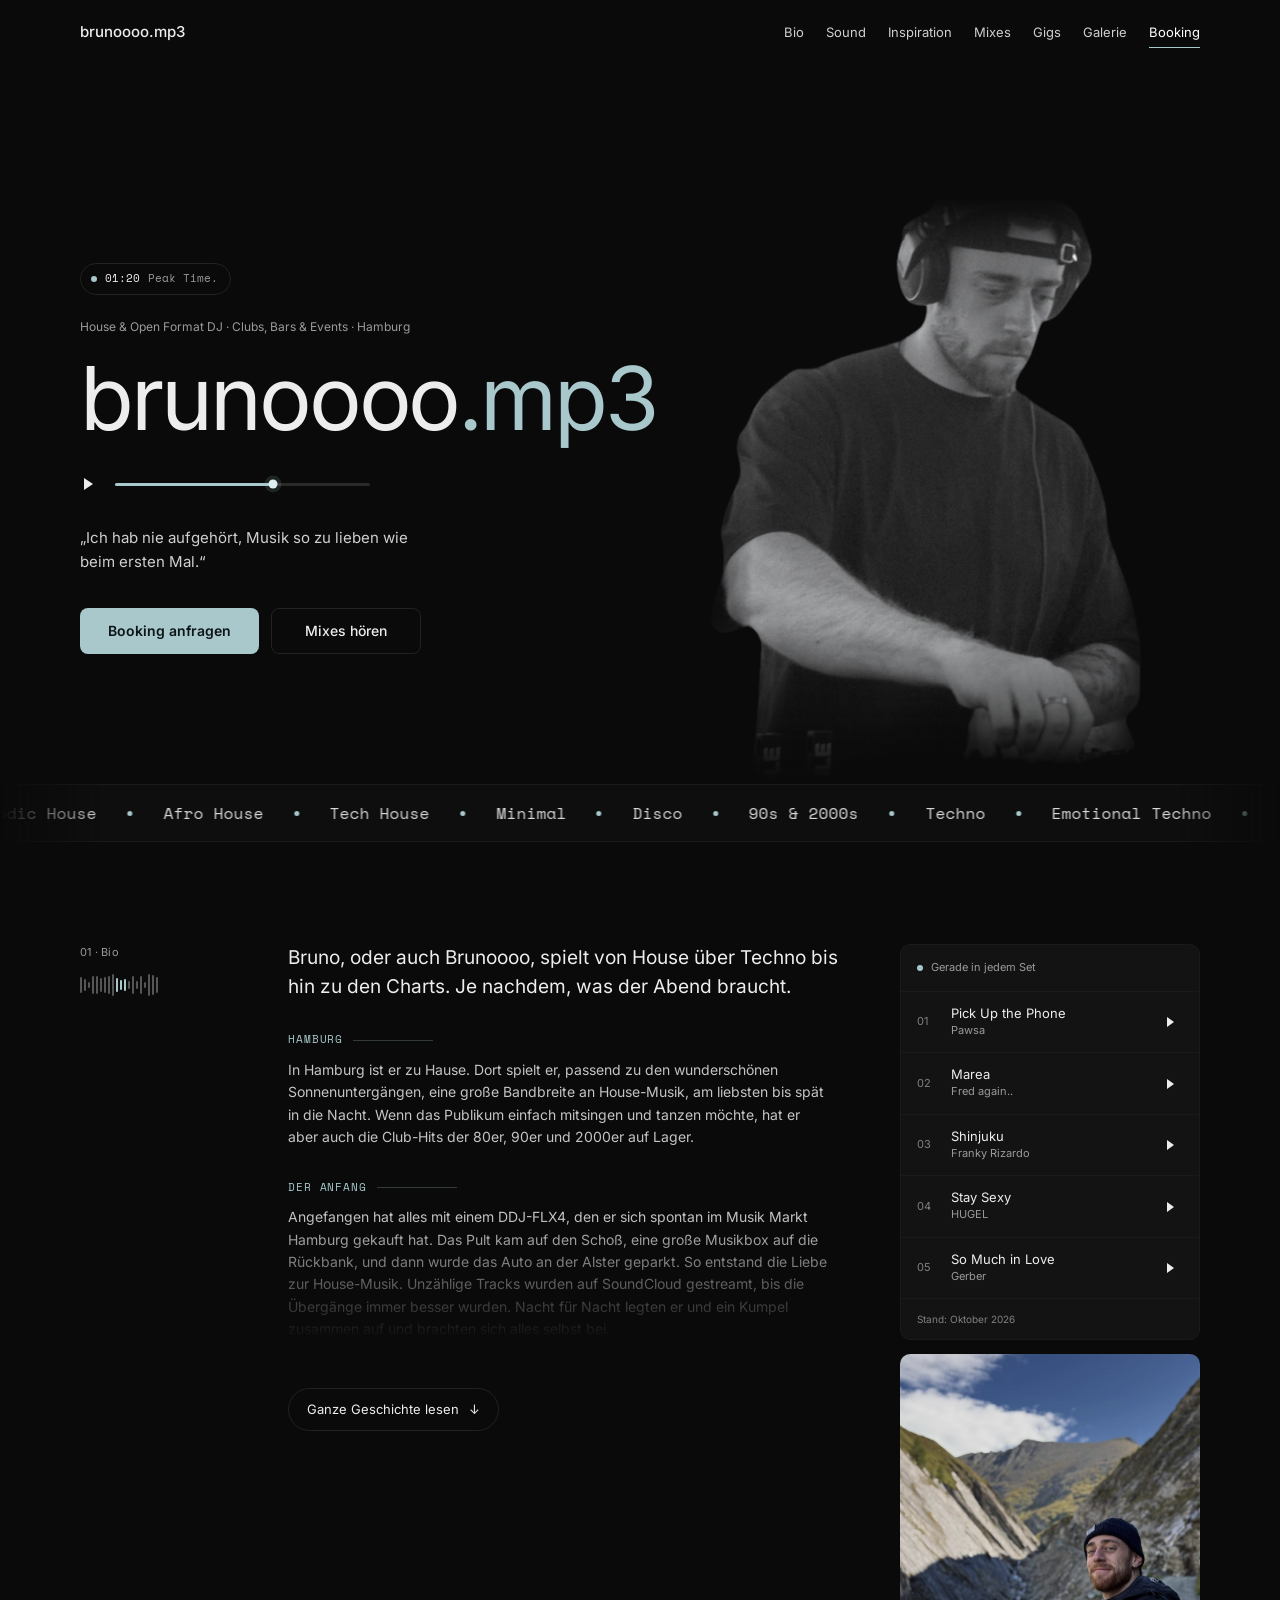
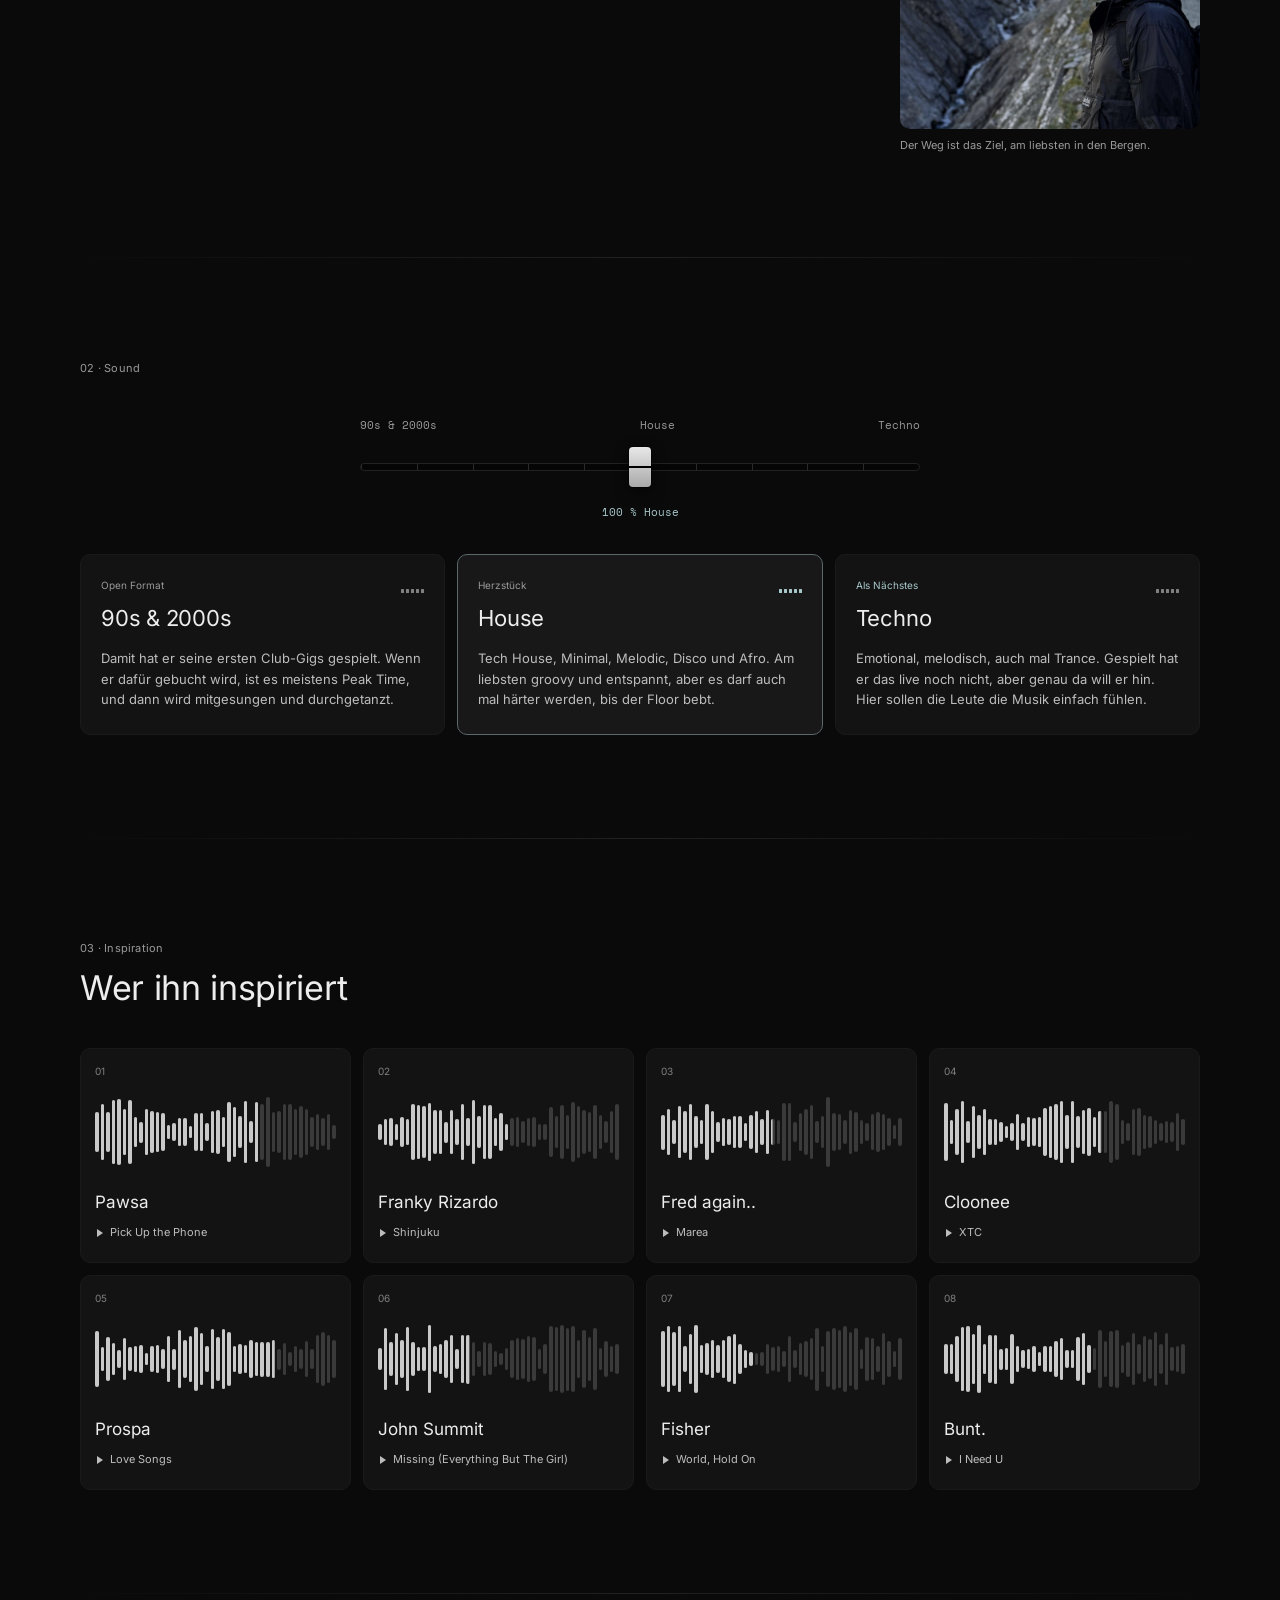
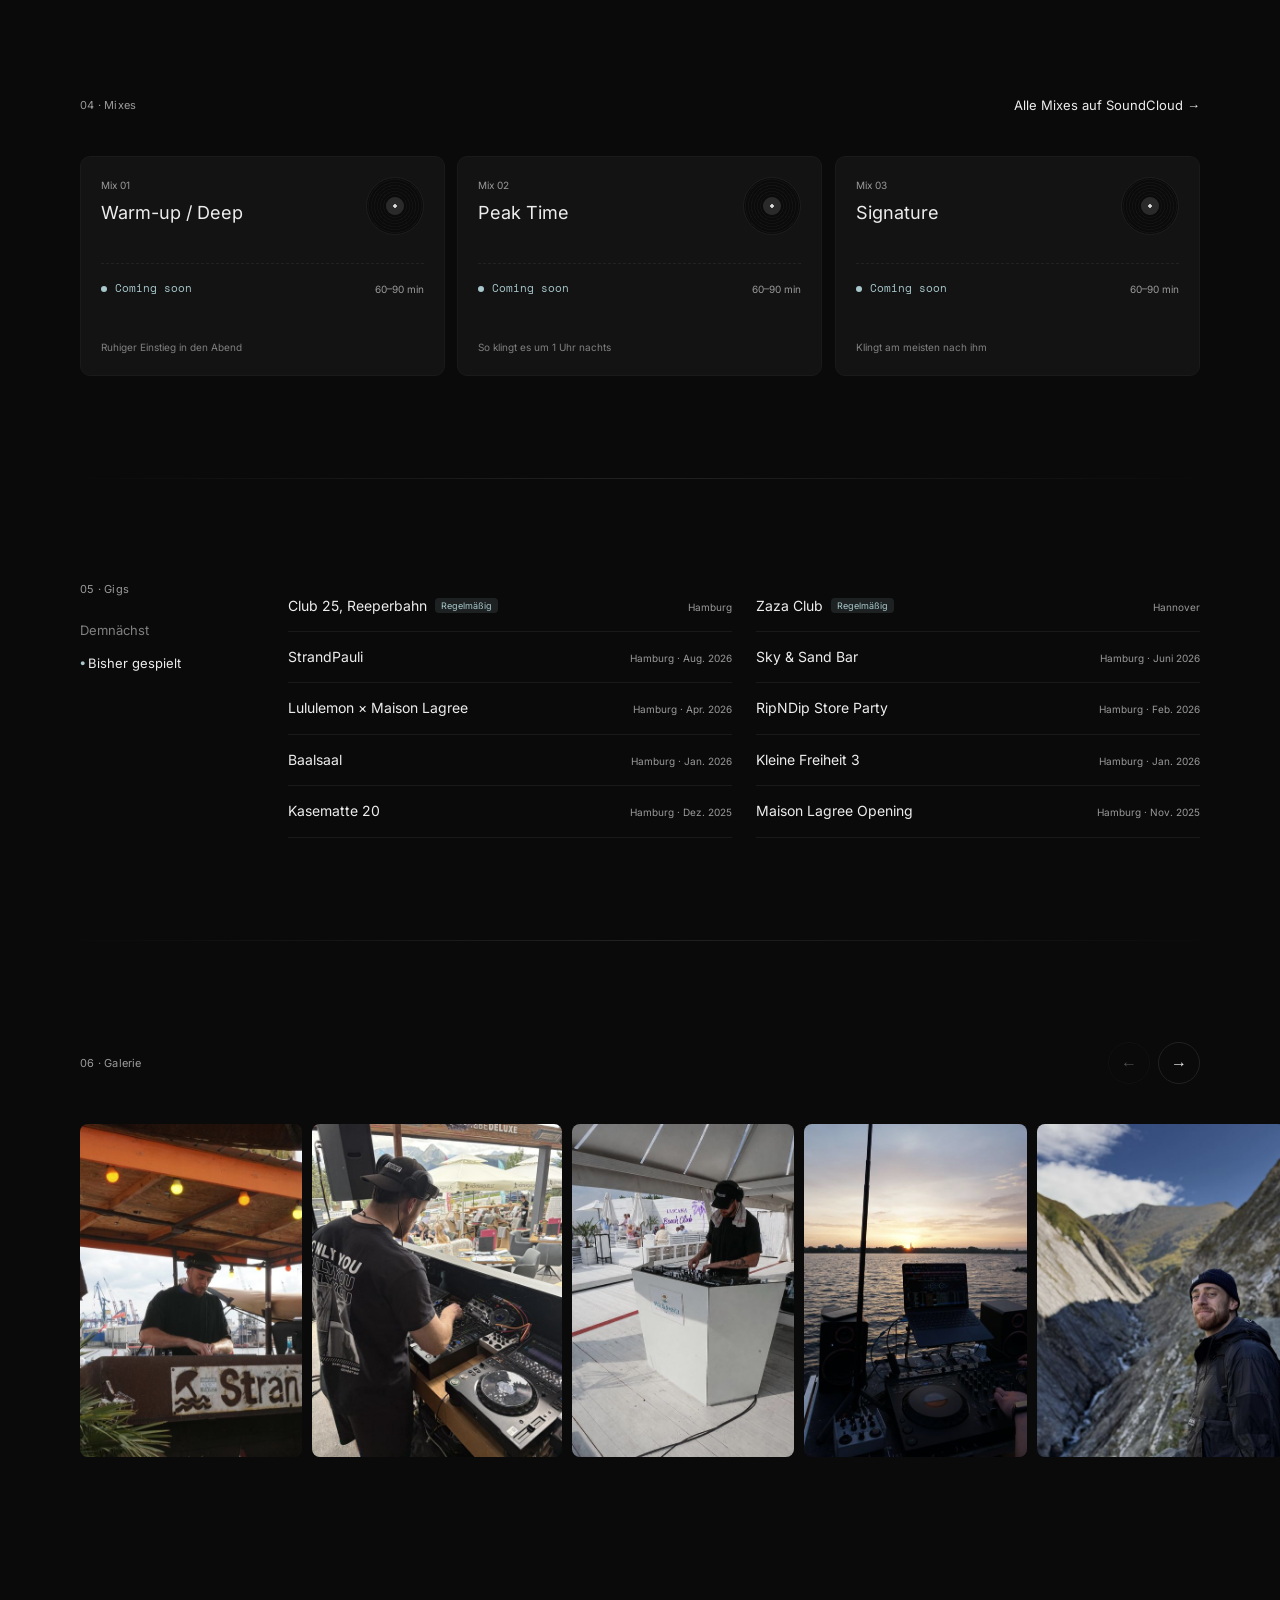
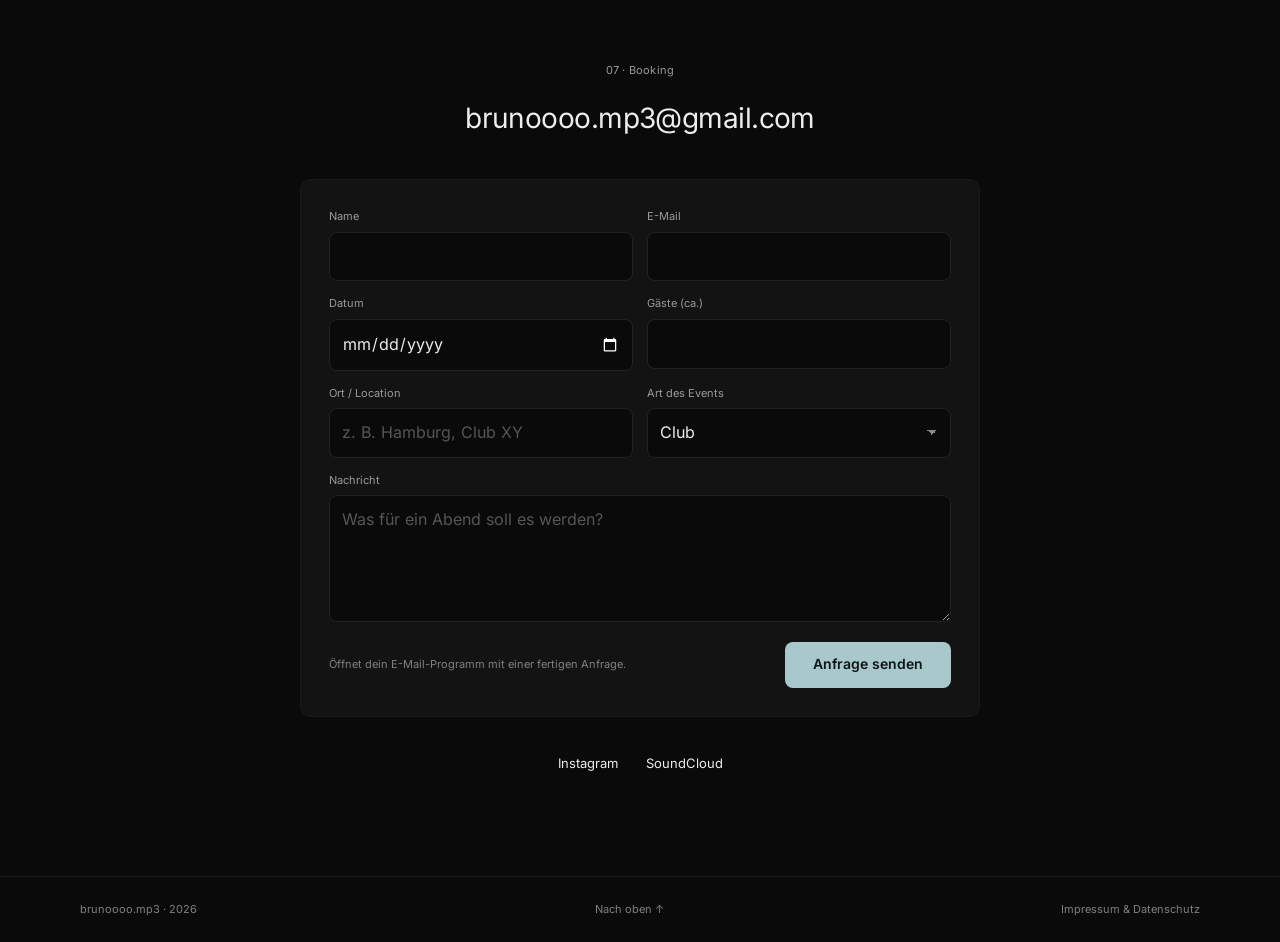
==== index.html @ bad582b1 "Booking: Text und Kopieren-Button entfernt, E-Mail kleiner [skip netlify] Co-Authored-By: Claude Opu" ====
<!doctype html>
<html lang="de">
<head>
  <meta charset="utf-8">
  <meta name="viewport" content="width=device-width, initial-scale=1, viewport-fit=cover">
  <title>brunoooo.mp3 – Open Format DJ aus Hamburg</title>
  <meta name="description" content="brunoooo.mp3 – House &amp; Open Format DJ aus Hamburg für Clubs, Bars, Beachclubs und Events. House mit Groove, dazu Club-Hits der 80er, 90er und 2000er. Jetzt Booking anfragen.">
  <meta name="theme-color" content="#0a0a0a">
  <!-- Link-Vorschau (WhatsApp, Instagram, iMessage …). Nach dem Online-Gang og:image und og:url auf die volle Adresse setzen, z. B. https://brunoooo.de/assets/img/og-image.jpg -->
  <meta property="og:type" content="website">
  <meta property="og:locale" content="de_DE">
  <meta property="og:site_name" content="brunoooo.mp3">
  <meta property="og:title" content="brunoooo.mp3 – House &amp; Open Format DJ aus Hamburg">
  <meta property="og:description" content="House mit Groove und Druck, dazu die Club-Hits der 90er und 2000er. Jetzt Booking anfragen.">
  <meta property="og:image" content="assets/img/og-image.jpg">
  <meta property="og:image:width" content="1200">
  <meta property="og:image:height" content="630">
  <meta property="og:image:alt" content="brunoooo.mp3 am DJ-Pult">
  <meta name="twitter:card" content="summary_large_image">
  <link rel="apple-touch-icon" href="assets/img/apple-touch-icon.png">
  <link rel="icon" href="data:image/svg+xml,%3Csvg xmlns='http://www.w3.org/2000/svg' viewBox='0 0 32 32'%3E%3Crect width='32' height='32' rx='8' fill='%230a0a0a'/%3E%3Cg fill='%23a8c8cc'%3E%3Crect x='7' y='12' width='3' height='8' rx='1.5'/%3E%3Crect x='12' y='7' width='3' height='18' rx='1.5'/%3E%3Crect x='17' y='10' width='3' height='12' rx='1.5'/%3E%3Crect x='22' y='13' width='3' height='6' rx='1.5'/%3E%3C/g%3E%3C/svg%3E">
  <link rel="stylesheet" href="css/style.css">
</head>
<body>
  <a class="skip" href="#bio">Zum Inhalt springen</a>

  <!-- ============ NAVIGATION ============ -->
  <header class="nav" id="top">
    <div class="nav__inner">
      <a class="nav__logo" href="#top">brunoooo.mp3</a>
      <nav class="nav__links" aria-label="Hauptnavigation">
        <a href="#bio">Bio</a>
        <a href="#sound">Sound</a>
        <a href="#inspiration">Inspiration</a>
        <a href="#mixes">Mixes</a>
        <a href="#gigs">Gigs</a>
        <a href="#galerie">Galerie</a>
        <a href="#booking">Booking</a>
      </nav>
    </div>
  </header>

  <main>
    <!-- ============ HERO ============ -->
    <section class="hero">
      <div class="hero__inner wrap">
        <div class="hero__text">
          <p class="clock" data-clock></p>
          <p class="eyebrow">House &amp; Open Format DJ · Clubs, Bars &amp; Events · Hamburg</p>
          <h1 class="hero__title">brunoooo<span class="accent">.mp3</span></h1>

          <div class="mini-player" data-hero-player>
            <button class="play" type="button" aria-label="Abspielen"><span class="icon-play"></span></button>
            <div class="mini-player__bar"><span class="mini-player__fill"></span><span class="mini-player__knob"></span></div>
          </div>

          <p class="hero__quote">„Ich hab nie aufgehört, Musik so zu lieben wie beim ersten Mal.“</p>

          <div class="hero__cta">
            <a class="btn btn--primary" href="#booking">Booking anfragen</a>
            <a class="btn btn--ghost" href="#mixes">Mixes hören</a>
          </div>
        </div>

        <div class="hero__photo">
          <!-- Bild austauschen: assets/img/bruno-hero.jpg (am besten freigestellt, schwarzer Hintergrund) -->
          <img src="assets/img/bruno-hero.jpg" alt="Bruno am DJ-Pult mit Kopfhörern" width="760" height="970" fetchpriority="high">
        </div>
      </div>
    </section>

    <div class="stage">
    <!-- ============ GENRE-LAUFBAND ============ -->
    <div class="marquee" aria-label="Genres">
      <div class="marquee__skew"><div class="marquee__track">
        <ul class="marquee__list">
          <li>Melodic House</li><li>Afro House</li><li>Tech House</li><li>Minimal</li><li>Disco</li><li>90s &amp; 2000s</li><li>Techno</li><li>Emotional Techno</li><li>Trance</li>
        </ul>
      </div></div>
    </div>

    <!-- ============ 01 BIO ============ -->
    <section class="section" id="bio">
      <div class="wrap bio">
        <div class="bio__label reveal">
          <p class="label">01 · Bio</p>
          <h2 class="sr-only">Bio</h2>
          <div class="eq" aria-hidden="true"></div>
        </div>

        <div class="bio__text reveal">
          <p class="lead">Bruno, oder auch Brunoooo, spielt von House über Techno bis hin zu den Charts. Je nachdem, was der Abend braucht.</p>
          <div class="chapters chapters--intro">
            <section class="chapter">
              <h3 class="chapter__kicker">Hamburg</h3>
              <p>In Hamburg ist er zu Hause. Dort spielt er, passend zu den wunderschönen Sonnenuntergängen, eine große Bandbreite an House-Musik, am liebsten bis spät in die Nacht. Wenn das Publikum einfach mitsingen und tanzen möchte, hat er aber auch die Club-Hits der 80er, 90er und 2000er auf Lager.</p>
            </section>
            <section class="chapter">
              <h3 class="chapter__kicker">Der Anfang</h3>
              <p>Angefangen hat alles mit einem DDJ-FLX4, den er sich spontan im Musik Markt Hamburg gekauft hat. Das Pult kam auf den Schoß, eine große Musikbox auf die Rückbank, und dann wurde das Auto an der Alster geparkt. So entstand die Liebe zur House-Musik. Unzählige Tracks wurden auf SoundCloud gestreamt, bis die Übergänge immer besser wurden. Nacht für Nacht legten er und ein Kumpel zusammen auf und brachten sich alles selbst bei.</p>
            </section>
          </div>

          <!-- Rest der Geschichte: klappt über „Ganze Geschichte lesen“ auf -->
          <div class="bio__more" id="bio-more" data-bio-more>
            <div class="bio__more-inner chapters">
            <section class="chapter">
              <h3 class="chapter__kicker">Heute</h3>
              <p>Inzwischen ist er auf CDJs zu Hause und würde am liebsten nur noch auf ihnen auflegen. Gespielt hat er schon am StrandPauli, in der Kasematte 20, im Baalsaal und im Club 25. Auch im Zaza Club in Hannover legt er regelmäßig auf. Er steht gern in vollen Clubs, wenn alle mitsingen und tanzen.</p>
              <p>Genauso gern legt er in Bars und Beachclubs auf, auf Firmenevents oder privaten Feiern. Überall da, wo Leute zusammenkommen und ein guter Vibe entsteht. Ob Daydrinking am StrandPauli oder Nachmittag im Sky &amp; Sand Beachclub: Gerade dort passt sein entspannter House perfekt.</p>
              <p>Von den originalen Club-Hits bis zu Oldschool-House-Tracks spielt er alles, was gut ankommt. Im Vordergrund stehen immer der Spaß und ein gelungener Abend, an den sich jeder gern zurückerinnert.</p>
            </section>
            <section class="chapter">
              <h3 class="chapter__kicker">Die Melodie</h3>
              <p>Das Wichtigste in der elektronischen Musik ist für ihn die Melodie, denn sie bleibt den Menschen in Erinnerung. Genau so war es, als er zum ersten Mal Avicii gehört hat. In diesem Moment entstand seine Liebe zur elektronischen Musik.</p>
              <p>Aber auch für andere Genres hat er ein Herz und kennt sich in vielen Musikrichtungen aus. Ob EDM, Club-Hits oder Rap: Er mag es gern oldschool, experimentiert aber ab und zu auch mit einer Mischung aus neuen und alten Hits. Denn wenn man dasselbe Lied zum tausendsten Mal hört, wird es irgendwann langweilig.</p>
            </section>
            <section class="chapter">
              <h3 class="chapter__kicker">Oldschool</h3>
              <p>Doch nicht nur seine Musik ist oldschool, auch sein Auto ist ein Oldtimer. Zum Camper ausgebaut, geht es damit zu Gigs oder in den Urlaub in die Berge. Schnell ist man mit einem alten Camper nicht unterwegs, aber sein Motto lautet:</p>
              <blockquote class="motto"><p>„Der Weg ist das Ziel. Wichtig ist, den Moment zu genießen.“</p></blockquote>
            </section>
            <section class="chapter">
              <h3 class="chapter__kicker">Als Nächstes</h3>
              <p>Was die Zukunft bringt, ist nicht immer planbar. Aber eines steht fest: Er will seine Liebe zum Techno weiter ausbauen und eigene Tracks produzieren …</p>
            </section>
            </div>
          </div>
          <button class="bio__toggle" type="button" data-bio-toggle aria-expanded="false" aria-controls="bio-more" hidden>
            <span data-bio-toggle-label>Ganze Geschichte lesen</span><span class="bio__toggle-icon" aria-hidden="true">↓</span>
          </button>
        </div>

        <div class="bio__side">
        <aside class="card nowplaying reveal" aria-label="Gerade in jedem Set">
          <p class="nowplaying__head"><span class="dot"></span>Gerade in jedem Set</p>
          <ol class="nowplaying__list" data-set-tracks></ol>
          <p class="nowplaying__foot" data-set-updated></p>
        </aside>
        <figure class="bio__photo reveal">
          <img src="assets/img/bio-berge.jpg" alt="Bruno lächelnd beim Wandern in den Bergen" loading="lazy" width="750" height="1000">
          <figcaption>Der Weg ist das Ziel, am liebsten in den Bergen.</figcaption>
        </figure>
        </div>
      </div>
    </section>

    <!-- ============ 02 SOUND ============ -->
    <section class="section" id="sound">
      <div class="wrap">
        <div class="section__head section__head--row reveal">
          <p class="label">02 · Sound</p>
          <h2 class="sr-only">Sound</h2>
        </div>

        <!-- Crossfader: verschiebt den Fokus zwischen den drei Karten -->
        <div class="fader reveal">
          <div class="fader__labels" aria-hidden="true"><span>90s &amp; 2000s</span><span>House</span><span>Techno</span></div>
          <input class="fader__input" id="fader" type="range" min="0" max="100" step="1" value="50" aria-label="Crossfader zwischen 90s &amp; 2000s, House und Techno" data-fader>
          <p class="fader__readout" data-fader-readout aria-live="polite"></p>
        </div>

        <div class="modes">
          <article class="card mode reveal" data-pos="0" data-name="90s &amp; 2000s" style="--spd:.42s">
            <div class="mode__eq" aria-hidden="true"><i></i><i></i><i></i><i></i><i></i></div>
            <p class="mode__tag">Open Format</p>
            <h3 class="mode__title">90s &amp; 2000s</h3>
            <p class="mode__text">Damit hat er seine ersten Club-Gigs gespielt. Wenn er dafür gebucht wird, ist es meistens Peak Time, und dann wird mitgesungen und durchgetanzt.</p>
          </article>
          <article class="card mode reveal" data-pos="50" data-name="House" style="--spd:.48s">
            <div class="mode__eq" aria-hidden="true"><i></i><i></i><i></i><i></i><i></i></div>
            <p class="mode__tag">Herzstück</p>
            <h3 class="mode__title">House</h3>
            <p class="mode__text">Tech House, Minimal, Melodic, Disco und Afro. Am liebsten groovy und entspannt, aber es darf auch mal härter werden, bis der Floor bebt.</p>
          </article>
          <article class="card mode reveal" data-pos="100" data-name="Techno" style="--spd:.44s">
            <div class="mode__eq" aria-hidden="true"><i></i><i></i><i></i><i></i><i></i></div>
            <p class="mode__tag mode__tag--next">Als Nächstes</p>
            <h3 class="mode__title">Techno</h3>
            <p class="mode__text">Emotional, melodisch, auch mal Trance. Gespielt hat er das live noch nicht, aber genau da will er hin. Hier sollen die Leute die Musik einfach fühlen.</p>
          </article>
        </div>
      </div>
    </section>

    <!-- ============ 03 INSPIRATION ============ -->
    <section class="section" id="inspiration">
      <div class="wrap">
        <div class="section__head reveal">
          <div>
            <p class="label">03 · Inspiration</p>
            <h2 class="h2">Wer ihn inspiriert</h2>
          </div>
        </div>

        <!-- Lieblingstracks eintragen: data-track="Titel" -->
        <div class="artists">
          <article class="card artist reveal" data-artist="Pawsa" data-track="Pick Up the Phone"></article>
          <article class="card artist reveal" data-artist="Franky Rizardo" data-track="Shinjuku"></article>
          <article class="card artist reveal" data-artist="Fred again.." data-track="Marea"></article>
          <article class="card artist reveal" data-artist="Cloonee" data-track="XTC"></article>
          <article class="card artist reveal" data-artist="Prospa" data-track="Love Songs"></article>
          <article class="card artist reveal" data-artist="John Summit" data-track="Missing (Everything But The Girl)"></article>
          <article class="card artist reveal" data-artist="Fisher" data-track="World, Hold On"></article>
          <article class="card artist reveal" data-artist="Bunt." data-track="I Need U"></article>
        </div>
      </div>
    </section>

    <!-- ============ 04 MIXES ============ -->
    <section class="section" id="mixes">
      <div class="wrap">
        <div class="section__head section__head--row reveal">
          <p class="label">04 · Mixes</p>
          <a class="link-arrow" data-link="soundcloud" href="#">Alle Mixes auf SoundCloud <span aria-hidden="true">→</span></a>
        </div>
        <div class="mixes" data-mixes></div>
      </div>
    </section>

    <!-- ============ 05 GIGS ============ -->
    <section class="section" id="gigs">
      <div class="wrap gigs">
        <div class="gigs__side reveal">
          <p class="label">05 · Gigs</p>
          <div class="tabs" role="tablist" aria-label="Gigs filtern">
            <button class="tab is-active" role="tab" aria-selected="true" data-tab="upcoming" aria-controls="gigs-panel">Demnächst</button>
            <button class="tab" role="tab" aria-selected="false" data-tab="past" aria-controls="gigs-panel">Bisher gespielt</button>
          </div>
        </div>
        <div class="gigs__list reveal" id="gigs-panel" role="tabpanel" data-gigs aria-live="polite"></div>
      </div>
    </section>

    <!-- ============ 06 GALERIE ============ -->
    <!-- Fotos werden aus js/content.js → „gallery“ geladen -->
    <section class="section" id="galerie">
      <div class="wrap">
        <div class="section__head section__head--row reveal">
          <p class="label">06 · Galerie</p>
          <div class="story__nav">
            <button class="story__btn" type="button" data-gal-step="-1" aria-label="Zurück">←</button>
            <button class="story__btn" type="button" data-gal-step="1" aria-label="Weiter">→</button>
          </div>
        </div>
      </div>
      <div class="gallery reveal" data-gallery tabindex="0" aria-label="Fotos, seitlich scrollbar. Antippen zum Vergrößern"></div>
    </section>

    <dialog class="lightbox" data-lightbox aria-label="Foto-Ansicht">
      <button class="lightbox__close" type="button" data-lb-close aria-label="Schließen">✕</button>
      <button class="lightbox__nav lightbox__nav--prev" type="button" data-lb-step="-1" aria-label="Vorheriges Foto">←</button>
      <figure class="lightbox__figure">
        <img data-lb-img alt="">
        <figcaption class="lightbox__caption"><span data-lb-caption></span><span class="lightbox__count" data-lb-count></span></figcaption>
      </figure>
      <button class="lightbox__nav lightbox__nav--next" type="button" data-lb-step="1" aria-label="Nächstes Foto">→</button>
    </dialog>

    <!-- ============ 07 BOOKING ============ -->
    <section class="section section--booking" id="booking">
      <div class="wrap booking">
        <p class="label reveal">07 · Booking</p>
        <div class="booking__mailrow reveal">
          <a class="booking__mail" data-link="email" href="#">brunoooo.mp3@gmail.com</a>
        </div>

        <form class="card form reveal" data-booking-form novalidate>
          <div class="form__grid">
            <label class="field"><span>Name</span><input id="f-name" name="name" type="text" autocomplete="name" required></label>
            <label class="field"><span>E-Mail</span><input id="f-email" name="email" type="email" autocomplete="email" required></label>
            <label class="field field--half"><span>Datum</span><input id="f-date" name="date" type="date"></label>
            <label class="field field--half"><span>Gäste (ca.)</span><input id="f-guests" name="guests" type="number" min="1" inputmode="numeric"></label>
            <label class="field"><span>Ort / Location</span><input id="f-location" name="location" type="text" placeholder="z. B. Hamburg, Club XY"></label>
            <label class="field"><span>Art des Events</span>
              <select id="f-type" name="type">
                <option>Club</option><option>Bar</option><option>Firmenevent</option><option>Private Event</option><option>Festival</option><option>Sonstiges</option>
              </select>
            </label>
            <label class="field field--full"><span>Nachricht</span><textarea id="f-message" name="message" rows="4" placeholder="Was für ein Abend soll es werden?"></textarea></label>
          </div>
          <div class="form__foot">
            <p class="form__hint">Öffnet dein E-Mail-Programm mit einer fertigen Anfrage.</p>
            <button class="btn btn--primary" type="submit">Anfrage senden</button>
          </div>
          <p class="form__error" data-form-error role="alert"></p>
        </form>

        <div class="socials reveal">
          <a data-link="instagram" href="#">Instagram</a>
          <a data-link="soundcloud" href="#">SoundCloud</a>
        </div>
      </div>
    </section>
    </div>
  </main>

  <footer class="footer">
    <div class="wrap footer__inner">
      <span>brunoooo.mp3 · <span data-year>2026</span></span>
      <a href="#top" class="footer__top">Nach oben ↑</a>
      <a href="impressum.html">Impressum &amp; Datenschutz</a>
    </div>
  </footer>

  <!-- Easter Egg: 4× aufs Logo klicken oder „oooo“ tippen -->
  <div class="camper" data-camper hidden aria-hidden="true">
    <svg viewBox="0 0 120 64" width="120" height="64">
      <rect x="6" y="10" width="104" height="38" rx="12" fill="#e9e6df"/>
      <rect x="6" y="30" width="104" height="18" rx="4" fill="#a8c8cc"/>
      <path d="M6 30h104" stroke="#0a0a0a" stroke-width="2"/>
      <rect x="18" y="16" width="20" height="12" rx="3" fill="#0a0a0a"/>
      <rect x="44" y="16" width="20" height="12" rx="3" fill="#0a0a0a"/>
      <rect x="70" y="16" width="16" height="12" rx="3" fill="#0a0a0a"/>
      <path d="M92 16h10a6 6 0 0 1 6 6v6H92z" fill="#0a0a0a"/>
      <circle cx="58" cy="38" r="4" fill="#e9e6df"/>
      <circle class="camper__wheel" cx="30" cy="50" r="8" fill="#0a0a0a" stroke="#555" stroke-width="3"/>
      <circle class="camper__wheel" cx="90" cy="50" r="8" fill="#0a0a0a" stroke="#555" stroke-width="3"/>
    </svg>
    <span class="camper__say">Muss nicht neu sein. Muss laufen.</span>
  </div>

  <script src="js/content.js"></script>
  <script src="js/main.js"></script>
</body>
</html>
---- css/style.css ----
/* ==========================================================================
   brunoooo.mp3
   ========================================================================== */

/* Schriften lokal eingebunden (keine Verbindung zu Google, DSGVO-freundlich) */
@font-face { font-family: "Inter"; font-style: normal; font-weight: 400 600; font-display: swap; src: url("../assets/fonts/inter-latin.woff2") format("woff2"); }
@font-face { font-family: "Space Mono"; font-style: normal; font-weight: 400; font-display: swap; src: url("../assets/fonts/space-mono-latin.woff2") format("woff2"); }

:root {
  --bg: #0a0a0a;
  --bg-2: #0e0e0e;
  --card: #131313;
  --card-2: #181818;
  --line: #222;
  --line-soft: #1a1a1a;
  --text: #ededed;
  --muted: #9a9a9a;
  --dim: #808080;
  --accent: #a8c8cc;
  --accent-ink: #0d1516;

  --font: "Inter", "Helvetica Neue", Arial, sans-serif;
  --mono: "Space Mono", ui-monospace, "SFMono-Regular", Menlo, monospace;

  --wrap: 1120px;
  --gutter: clamp(16px, 5vw, 48px);
  --radius: 10px;
  --nav-h: 64px;
  --section-y: clamp(56px, 8vw, 104px);
}

*, *::before, *::after { box-sizing: border-box; }
html { scroll-behavior: smooth; scroll-padding-top: calc(var(--nav-h) + 16px); -webkit-text-size-adjust: 100%; }
body {
  margin: 0;
  background: var(--bg);
  color: var(--text);
  font-family: var(--font);
  font-size: 15px;
  line-height: 1.6;
  -webkit-font-smoothing: antialiased;
  overflow-x: hidden;
}
img { display: block; max-width: 100%; height: auto; }
a { color: inherit; text-decoration: none; }
button { font: inherit; color: inherit; background: none; border: 0; cursor: pointer; padding: 0; }
::selection { background: var(--accent); color: var(--accent-ink); }
:focus-visible { outline: 2px solid var(--accent); outline-offset: 3px; border-radius: 4px; }

.wrap { width: 100%; max-width: calc(var(--wrap) + 2 * var(--gutter)); margin: 0 auto; padding: 0 var(--gutter); }
.accent { color: var(--accent); }
.sr-only { position: absolute; width: 1px; height: 1px; padding: 0; margin: -1px; overflow: hidden; clip: rect(0 0 0 0); white-space: nowrap; border: 0; }
.skip { position: absolute; left: -9999px; top: 8px; z-index: 100; background: var(--accent); color: var(--accent-ink); padding: 8px 14px; border-radius: 6px; }
.skip:focus { left: 8px; }

.label { margin: 0; font-size: 11px; color: var(--muted); letter-spacing: .02em; }
.eyebrow { margin: 0 0 18px; font-size: 12px; color: var(--muted); }
.h2 { margin: 10px 0 0; font-size: clamp(24px, 3.2vw, 34px); font-weight: 400; letter-spacing: -.01em; line-height: 1.2; }

/* ---------- Buttons ---------- */
.btn {
  display: inline-flex; align-items: center; justify-content: center;
  min-height: 46px; padding: 0 28px; border-radius: 8px;
  font-size: 14px; font-weight: 600; white-space: nowrap;
  transition: transform .2s ease, background-color .2s ease, border-color .2s ease, color .2s ease;
}
.btn:active { transform: scale(.97); }
.btn--primary { background: var(--accent); color: var(--accent-ink); }
.btn--primary:hover { background: #bcd8db; }
.btn--ghost { border: 1px solid var(--line); color: var(--text); font-weight: 500; }
.btn--ghost:hover { border-color: #444; background: #111; }
.btn--light { background: #f2f2f2; color: #111; }
.btn--light:hover { background: #fff; }
.btn--sm { min-height: 38px; padding: 0 18px; font-size: 12px; }

.play {
  display: inline-grid; place-items: center; flex: none;
  width: 32px; height: 32px; border-radius: 50%;
  transition: background-color .2s ease;
}
.play:hover { background: #ffffff12; }
.icon-play {
  width: 0; height: 0;
  border-left: 9px solid currentColor; border-top: 6px solid transparent; border-bottom: 6px solid transparent;
  margin-left: 2px;
}
.is-playing .icon-play {
  width: 9px; height: 11px; margin: 0;
  border: 0; border-left: 3px solid currentColor; border-right: 3px solid currentColor;
}

.card { background: var(--card); border: 1px solid var(--line-soft); border-radius: var(--radius); }

/* ---------- Navigation ---------- */
.nav {
  position: fixed; inset: 0 0 auto; z-index: 50;
  transition: background-color .3s ease, border-color .3s ease;
  border-bottom: 1px solid transparent;
  padding-top: env(safe-area-inset-top);
}
.nav.is-scrolled { background: rgba(10, 10, 10, .78); -webkit-backdrop-filter: blur(14px); backdrop-filter: blur(14px); border-color: var(--line-soft); }
.nav__inner {
  max-width: calc(var(--wrap) + 2 * var(--gutter)); margin: 0 auto; padding: 0 var(--gutter);
  height: var(--nav-h); display: flex; align-items: center; justify-content: space-between; gap: 24px;
}
.nav__logo { font-size: 15px; font-weight: 500; flex: none; }
.nav__links { display: flex; gap: 22px; font-size: 13px; }
.nav__links a { position: relative; color: #cfcfcf; padding: 6px 0; transition: color .2s ease; }
.nav__links a::after {
  content: ""; position: absolute; left: 0; right: 0; bottom: 0; height: 1px;
  background: var(--accent); transform: scaleX(0); transform-origin: left; transition: transform .25s ease;
}
.nav__links a:hover, .nav__links a.is-active { color: #fff; }
.nav__links a.is-active::after { transform: scaleX(1); }

/* ---------- Hero ---------- */
.hero { position: relative; padding-top: var(--nav-h); overflow: hidden; }
.hero__inner { display: grid; grid-template-columns: 1.05fr 1fr; align-items: end; min-height: min(720px, 88vh); }
.hero__text { padding: 60px 0 130px; position: relative; z-index: 2; }
.hero__title { margin: 0; font-size: clamp(48px, 7.4vw, 88px); font-weight: 400; line-height: 1; letter-spacing: -.035em; }
.hero__quote { margin: 26px 0 34px; color: #cfcfcf; font-size: 15px; max-width: 38ch; }
.hero__cta { display: flex; flex-wrap: wrap; gap: 12px; }
.hero__cta .btn { min-width: 150px; }

.hero__photo { position: relative; align-self: end; height: 100%; display: flex; align-items: flex-end; justify-content: center; }
.hero__photo img {
  width: 100%; max-width: 460px; max-height: 660px; object-fit: contain; object-position: bottom;
  mix-blend-mode: lighten;
  -webkit-mask-image: linear-gradient(to bottom, transparent 0%, #000 9%, #000 72%, transparent 100%), linear-gradient(to right, transparent 0%, #000 12%, #000 90%, transparent 100%);
  -webkit-mask-composite: source-in;
  mask-image: linear-gradient(to bottom, transparent 0%, #000 9%, #000 72%, transparent 100%), linear-gradient(to right, transparent 0%, #000 12%, #000 90%, transparent 100%);
  mask-composite: intersect;
  animation: photo-in 1.2s cubic-bezier(.2, .7, .2, 1) both;
}
@keyframes photo-in { from { opacity: 0; transform: translateY(24px) scale(.98); } }

.mini-player { display: flex; align-items: center; gap: 12px; margin-top: 26px; max-width: 290px; }
.mini-player .play { margin-left: -9px; }
.mini-player__bar { position: relative; flex: 1; height: 3px; background: #2a2a2a; border-radius: 3px; }
.mini-player__fill { position: absolute; inset: 0 auto 0 0; width: 62%; background: var(--accent); border-radius: inherit; }
.mini-player__knob {
  position: absolute; top: 50%; left: 62%; width: 9px; height: 9px; border-radius: 50%;
  background: #dfeef0; transform: translate(-50%, -50%); box-shadow: 0 0 0 4px #a8c8cc22;
}

/* ---------- Marquee ---------- */
.marquee {
  position: relative; overflow: hidden; border-top: 1px solid var(--line-soft); border-bottom: 1px solid var(--line-soft);
  background: var(--bg-2); padding: 20px 0;
  -webkit-mask-image: linear-gradient(to right, transparent, #000 8%, #000 92%, transparent);
  mask-image: linear-gradient(to right, transparent, #000 8%, #000 92%, transparent);
}
.marquee__track { display: flex; width: max-content; will-change: transform; }
.marquee__list { display: flex; align-items: center; margin: 0; padding: 0; list-style: none; font-family: var(--mono); font-size: clamp(14px, 1.3vw, 16px); line-height: 1; color: #d8d8d8; }
.marquee__list li { display: flex; align-items: center; white-space: nowrap; }
/* Trenner: kleiner Punkt in der Akzentfarbe */
.marquee__list li::before { content: ""; width: 5px; height: 5px; margin: 0 clamp(20px, 2.4vw, 32px); border-radius: 50%; background: var(--accent); flex: none; }

/* ---------- Sections ---------- */
.section { padding: var(--section-y) 0; position: relative; }
.section + .section::before {
  content: ""; position: absolute; top: 0; left: 50%; transform: translateX(-50%);
  width: min(calc(100% - 2 * var(--gutter)), calc(var(--wrap) + 80px)); height: 1px;
  background: linear-gradient(to right, transparent, var(--line), transparent);
}
.section__head { display: flex; justify-content: space-between; align-items: flex-end; gap: 32px; margin-bottom: 40px; }
.section__head--row { align-items: center; }
.section__aside { margin: 0; max-width: 300px; color: var(--muted); font-size: 13px; }
.link-arrow { font-size: 13px; transition: color .2s ease; }
.link-arrow span { display: inline-block; transition: transform .2s ease; }
.link-arrow:hover { color: var(--accent); }
.link-arrow:hover span { transform: translateX(4px); }

/* ---------- Bio ---------- */
.bio { display: grid; grid-template-columns: 160px minmax(0, 1fr) 300px; gap: 40px 48px; align-items: start; }
/* Bio als Kapitel */
.chapters { display: flex; flex-direction: column; gap: 30px; }
.chapter p:last-child { margin-bottom: 0; }
.chapter__kicker { display: flex; align-items: center; gap: 10px; margin: 0 0 10px; font-family: var(--mono); font-size: 11px; font-weight: 400; letter-spacing: .08em; text-transform: uppercase; color: var(--accent); }
.chapter__kicker::after { content: ""; flex: 1; max-width: 80px; height: 1px; background: #a8c8cc40; }
.motto { margin: 26px 0 0; padding: 4px 0 4px 20px; border-left: 2px solid var(--accent); }
.bio__text .motto p { margin: 0; max-width: 24ch; font-size: clamp(22px, 2.6vw, 30px); line-height: 1.25; letter-spacing: -.015em; color: var(--text); text-wrap: balance; }
.bio__more-inner { padding-top: 30px; }

/* Aufklappen (nur mit JavaScript, sonst steht alles da) */
.js .bio__more { display: grid; grid-template-rows: 0fr; transition: grid-template-rows .7s cubic-bezier(.16, 1, .3, 1); }
.js .bio__more > .bio__more-inner { min-height: 0; overflow: hidden; opacity: 0; transition: opacity .5s ease; }
.js .bio.is-open .bio__more { grid-template-rows: 1fr; }
.js .bio.is-open .bio__more > .bio__more-inner { opacity: 1; transition-delay: .1s; }
.js .bio:not(.is-open) .chapters--intro { -webkit-mask-image: linear-gradient(#000 60%, transparent); mask-image: linear-gradient(#000 60%, transparent); }
.bio__toggle { display: inline-flex; align-items: center; gap: 10px; margin-top: 18px; padding: 10px 18px; border: 1px solid var(--line); border-radius: 999px; font-size: 13px; transition: border-color .2s ease, color .2s ease; }
.bio__toggle:hover { border-color: var(--accent); color: var(--accent); }
.bio__toggle-icon { display: inline-block; transition: transform .4s ease; }
.bio.is-open .bio__toggle-icon { transform: rotate(180deg); }
.bio__text p { margin: 0 0 18px; color: #c4c4c4; font-size: 14px; max-width: 60ch; }
.bio__text .lead { color: var(--text); font-size: clamp(17px, 1.6vw, 19px); line-height: 1.5; margin-bottom: 30px; }

.eq { display: flex; align-items: center; gap: 2px; height: 22px; margin-top: 12px; }
.eq span { width: 2px; border-radius: 2px; background: #555; animation: eq 1.2s ease-in-out infinite alternate; }
.eq span.is-hi { background: var(--accent); }
@keyframes eq { from { transform: scaleY(.35); } to { transform: scaleY(1); } }


.bio__side { position: sticky; top: calc(var(--nav-h) + 24px); display: flex; flex-direction: column; gap: 14px; }
.nowplaying { overflow: hidden; }
.bio__photo { margin: 0; }
.bio__photo img { width: 100%; aspect-ratio: 4 / 5; object-fit: cover; object-position: 50% 40%; border-radius: var(--radius); filter: saturate(.85); }
.bio__photo figcaption { margin-top: 8px; font-size: 11px; color: var(--muted); }
.nowplaying__head { margin: 0; padding: 14px 16px; font-size: 11px; color: var(--muted); border-bottom: 1px solid var(--line-soft); display: flex; align-items: center; gap: 8px; }
.dot { width: 6px; height: 6px; border-radius: 50%; background: var(--accent); box-shadow: 0 0 0 0 #a8c8cc80; animation: pulse 2s infinite; }
@keyframes pulse { 70% { box-shadow: 0 0 0 7px #a8c8cc00; } 100% { box-shadow: 0 0 0 0 #a8c8cc00; } }
.nowplaying__list { list-style: none; margin: 0; padding: 0; }
.nowplaying__list a {
  display: grid; grid-template-columns: 28px 1fr auto; align-items: center; gap: 6px;
  padding: 13px 16px; border-bottom: 1px solid var(--line-soft); transition: background-color .2s ease;
}
.nowplaying__list a:hover { background: var(--card-2); }
.nowplaying__no { font-size: 11px; color: var(--dim); }
.nowplaying__title { display: block; font-size: 13px; line-height: 1.3; }
.nowplaying__artist { display: block; font-size: 11px; color: var(--muted); }
.nowplaying__list .play { width: 28px; height: 28px; }
.nowplaying__list .icon-play { border-left-width: 7px; border-top-width: 5px; border-bottom-width: 5px; }
.nowplaying__foot { margin: 0; padding: 12px 16px; font-size: 10px; color: var(--dim); }

/* ---------- Sound ---------- */
.modes { display: grid; grid-template-columns: repeat(3, minmax(0, 1fr)); gap: 12px; }
.mode {
  --w: 1;
  position: relative; padding: 22px 20px 24px;
  opacity: calc(.38 + .62 * var(--w));
  transform: translateY(calc((1 - var(--w)) * 6px));
  border-color: color-mix(in srgb, var(--accent) calc(var(--w) * 45%), var(--line-soft));
  transition: border-color .25s ease, background-color .25s ease, opacity .25s ease, transform .25s ease;
}
.mode.is-live { background: var(--card-2); }
.mode__eq { position: absolute; top: 22px; right: 20px; display: flex; align-items: flex-end; gap: 2px; height: 16px; }
.mode__eq i { width: 3px; height: 100%; border-radius: 1px; background: var(--dim); transform-origin: bottom; transform: scaleY(.25); }
.mode.is-live .mode__eq i { background: var(--accent); animation: eq var(--spd, .48s) ease-in-out infinite alternate; }
.mode.is-live .mode__eq i:nth-child(2) { animation-delay: -.2s; }
.mode.is-live .mode__eq i:nth-child(3) { animation-delay: -.35s; }
.mode.is-live .mode__eq i:nth-child(4) { animation-delay: -.1s; }
.mode.is-live .mode__eq i:nth-child(5) { animation-delay: -.28s; }

/* Crossfader */
.fader { max-width: 560px; margin: 0 auto 32px; text-align: center; }
.fader__labels { display: flex; justify-content: space-between; font-family: var(--mono); font-size: 11px; color: var(--muted); margin-bottom: 10px; }
.fader__input {
  --v: 50%;
  -webkit-appearance: none; appearance: none; width: 100%; height: 44px; margin: 0; background: transparent; cursor: grab; touch-action: pan-y;
}
.fader__input:active { cursor: grabbing; }
.fader__input::-webkit-slider-runnable-track {
  height: 8px; border-radius: 4px; border: 1px solid var(--line);
  background:
    linear-gradient(90deg, transparent calc(50% - 1px), #3a3a3a calc(50% - 1px) calc(50% + 1px), transparent calc(50% + 1px)),
    repeating-linear-gradient(90deg, #2a2a2a 0 1px, transparent 1px 10%), #050505;
}
.fader__input::-moz-range-track {
  height: 8px; border-radius: 4px; border: 1px solid var(--line);
  background: repeating-linear-gradient(90deg, #2a2a2a 0 1px, transparent 1px 10%), #050505;
}
.fader__input::-webkit-slider-thumb {
  -webkit-appearance: none; width: 22px; height: 40px; margin-top: -17px; border-radius: 4px; border: 0;
  background: linear-gradient(#000, #000) center / 100% 2px no-repeat, linear-gradient(180deg, #e8e8e8, #a9a9a9);
  box-shadow: 0 4px 14px #0009, 0 0 0 1px #0006;
}
.fader__input::-moz-range-thumb {
  width: 22px; height: 40px; border-radius: 4px; border: 0;
  background: linear-gradient(#000, #000) center / 100% 2px no-repeat, linear-gradient(180deg, #e8e8e8, #a9a9a9);
  box-shadow: 0 4px 14px #0009;
}
.fader__input:focus-visible { outline: none; }
.fader__input:focus-visible::-webkit-slider-thumb { box-shadow: 0 0 0 3px var(--accent); }
.fader__input:focus-visible::-moz-range-thumb { box-shadow: 0 0 0 3px var(--accent); }
.fader__readout { margin: 8px 0 0; font-family: var(--mono); font-size: 11px; color: var(--accent); min-height: 1.6em; white-space: pre-wrap; font-variant-numeric: tabular-nums; }
.mode__tag { margin: 0; font-size: 10px; color: var(--muted); }
.mode__tag--next { color: var(--accent); }
.mode__title { margin: 8px 0 12px; font-size: 22px; font-weight: 400; letter-spacing: -.01em; }
.mode__text { margin: 0; font-size: 13px; color: #bdbdbd; }

/* ---------- Uhrzeit-Chip ---------- */
.clock { display: inline-flex; align-items: center; gap: 8px; margin: 0 0 22px; padding: 6px 12px 6px 10px; border: 1px solid var(--line); border-radius: 999px; font-family: var(--mono); font-size: 11px; color: var(--muted); }
.clock:empty { display: none; }
.clock__dot { width: 6px; height: 6px; border-radius: 50%; background: var(--accent); animation: pulse 2s infinite; }
.clock__time { color: var(--text); font-variant-numeric: tabular-nums; }

.hero__video { width: 100%; max-width: 460px; max-height: 660px; object-fit: cover; filter: grayscale(1) contrast(1.05); }

/* ---------- Pfeil-Buttons (Galerie) ---------- */
.story__nav { display: flex; gap: 8px; }
.story__btn { width: 42px; height: 42px; border-radius: 50%; border: 1px solid var(--line); font-size: 16px; transition: background-color .2s ease, opacity .2s ease, border-color .2s ease; }
.story__btn:hover:not(:disabled) { background: var(--card-2); border-color: #444; }
.story__btn:disabled { opacity: .3; cursor: default; }

/* ---------- Camper (Easter Egg) ---------- */
.camper[hidden] { display: none; }
.camper { position: fixed; z-index: 60; left: 0; bottom: calc(14px + env(safe-area-inset-bottom)); display: flex; align-items: flex-end; gap: 10px; pointer-events: none; transform: translateX(-100%); }
.camper.is-driving { animation: drive 7s linear forwards; }
.camper svg { animation: bump .35s ease-in-out infinite alternate; }
.camper__wheel { transform-box: fill-box; transform-origin: center; }
.camper__say { position: absolute; left: 70px; bottom: 66px; padding: 6px 10px; border-radius: 8px; background: var(--text); color: var(--bg); font-size: 12px; white-space: nowrap; }
@keyframes drive { from { transform: translateX(-100%); } to { transform: translateX(100vw); } }
@keyframes bump { to { transform: translateY(-2px); } }

/* ---------- Inspiration ---------- */
.artists { display: grid; grid-template-columns: repeat(4, minmax(0, 1fr)); gap: 12px; }
.artist { padding: 14px 14px 18px; transition: border-color .3s ease, transform .3s ease, background-color .3s ease; }
.artist:hover { border-color: #2c2c2c; background: var(--card-2); transform: translateY(-3px); }
.artist__no { margin: 0; font-size: 10px; color: var(--dim); }
.wave { position: relative; height: 70px; margin: 18px 0 22px; }
.wave__layer { position: absolute; inset: 0; display: flex; align-items: center; gap: 2px; }
.wave__layer span { flex: 1; min-width: 1px; border-radius: 2px; background: #3a3a3a; }
.wave__layer--played span { background: #c9c9c9; transition: background-color .3s ease; }
.artist:hover .wave__layer--played span { background: var(--accent); }
/* Feiner Abspielkopf an der aktuellen Position */
.wave__head { position: absolute; top: 8%; bottom: 8%; width: 1px; margin-left: -.5px; background: var(--text); opacity: 0; box-shadow: 0 0 8px var(--accent); transition: opacity .3s ease; }
.artist:hover .wave__head { opacity: .9; }
.artist__name { margin: 0; font-size: 17px; font-weight: 400; }
.artist__track { display: inline-flex; align-items: center; gap: 7px; margin-top: 8px; font-size: 11px; color: #bdbdbd; }
.artist__track .icon-play { border-left-width: 6px; border-top-width: 4px; border-bottom-width: 4px; }
a.artist__track:hover { color: var(--accent); text-decoration: underline; text-underline-offset: 3px; }

/* ---------- Mixes ---------- */
.mixes { display: grid; grid-template-columns: repeat(3, minmax(0, 1fr)); gap: 12px; }
.mix { padding: 20px; display: flex; flex-direction: column; min-height: 220px; }
.mix__top { display: flex; justify-content: space-between; gap: 16px; }
.mix__no { margin: 0; font-size: 10px; color: var(--muted); }
.mix__title { margin: 6px 0 0; font-size: 18px; font-weight: 400; }
.vinyl {
  flex: none; width: 58px; height: 58px; border-radius: 50%;
  background: repeating-radial-gradient(circle, #0b0b0b 0 2px, #121212 2px 3px);
  display: grid; place-items: center; border: 1px solid #1e1e1e;
  animation: spin 2.4s linear infinite paused;
}
.vinyl::after { content: ""; width: 18px; height: 18px; border-radius: 50%; background: radial-gradient(circle, #ddd 0 1.5px, #2a2a2a 2px); }
.mix.is-playing .vinyl { animation-play-state: running; }
.mix.is-playing .vinyl::after { background: radial-gradient(circle, #0d1516 0 1.5px, var(--accent) 2px); }
@keyframes spin { to { transform: rotate(360deg); } }
.mix__player { display: flex; align-items: center; gap: 10px; margin-top: 28px; }
.mix__player .play { margin-left: -6px; }
.mix__bar { flex: 1; height: 2px; background: #2c2c2c; border-radius: 2px; overflow: hidden; }
.mix__fill { display: block; height: 100%; width: 0; background: #d6d6d6; }
.mix.is-playing .mix__fill { background: var(--accent); }
.mix__len { font-size: 10px; color: var(--muted); white-space: nowrap; }
.mix__soon { display: flex; align-items: center; justify-content: space-between; gap: 12px; margin-top: 28px; padding-top: 16px; border-top: 1px dashed var(--line); }
.mix__soon-badge { display: inline-flex; align-items: center; gap: 8px; font-family: var(--mono); font-size: 11px; color: var(--accent); }
.mix__soon-badge::before { content: ""; width: 6px; height: 6px; border-radius: 50%; background: var(--accent); animation: pulse 2s infinite; }
.mix__note { margin: auto 0 0; padding-top: 28px; font-size: 10px; color: var(--dim); }
.sc-gate { margin-top: 20px; padding: 16px; border: 1px dashed var(--line); border-radius: 8px; display: flex; flex-direction: column; align-items: flex-start; gap: 12px; }
.sc-gate__text { margin: 0; font-size: 11px; color: var(--muted); }
.mix iframe { width: 100%; height: 166px; border: 0; border-radius: 6px; margin-top: 20px; }

/* ---------- Gigs ---------- */
.gigs { display: grid; grid-template-columns: 160px minmax(0, 1fr); gap: 40px 48px; }
.tabs { display: inline-flex; flex-direction: column; gap: 4px; margin-top: 18px; }
.tab { text-align: left; font-size: 13px; color: var(--dim); padding: 4px 0; transition: color .2s ease; }
.tab:hover { color: #bbb; }
.tab.is-active { color: var(--text); }
.tab.is-active::before { content: "● "; color: var(--accent); font-size: 9px; vertical-align: 2px; }
.gigs__list { display: grid; grid-template-columns: repeat(2, minmax(0, 1fr)); column-gap: 24px; align-content: start; min-width: 0; }
.gig { display: flex; justify-content: space-between; align-items: baseline; gap: 16px; padding: 14px 0; border-bottom: 1px solid var(--line-soft); animation: fade-up .45s ease both; transition: border-color .2s ease; }
.gig:hover { border-color: #333; }
.gig__name { font-size: 14px; transition: color .2s ease, transform .2s ease; }
.gig:hover .gig__name { color: var(--accent); transform: translateX(3px); }
.gig__meta { font-size: 10px; color: var(--muted); white-space: nowrap; }
.gig__tag { margin-left: 8px; padding: 2px 6px; border-radius: 4px; font-size: 9px; background: #a8c8cc1f; color: var(--accent); vertical-align: 2px; }
.gigs__empty { grid-column: 1 / -1; margin: 0; padding: 14px 0; color: var(--muted); font-size: 14px; border-bottom: 1px solid var(--line-soft); }
.gigs__empty a { color: var(--accent); }
@keyframes fade-up { from { opacity: 0; transform: translateY(8px); } }

/* ---------- Galerie ---------- */
.gallery {
  --pad: max(var(--gutter), calc((100% - var(--wrap)) / 2));
  display: flex; gap: 10px; height: clamp(220px, 26vw, 340px);
  padding: 0 var(--pad); overflow-x: auto; scroll-snap-type: x mandatory; scroll-padding-inline: var(--pad);
  scrollbar-width: none; overscroll-behavior-x: contain;
}
.gallery::-webkit-scrollbar { display: none; }
.gallery__item {
  position: relative; flex: none; height: 100%; padding: 0; scroll-snap-align: start;
  border-radius: 8px; overflow: hidden; background: var(--card); cursor: zoom-in;
}
.gallery__item img { display: block; height: 100%; width: auto; aspect-ratio: auto 2 / 3; filter: saturate(.85); transition: transform .6s cubic-bezier(.16, 1, .3, 1), filter .4s ease; }
.gallery__item:hover img { transform: scale(1.04); filter: saturate(1.05); }
.gallery__cap {
  position: absolute; left: 0; right: 0; bottom: 0; padding: 28px 12px 10px; text-align: left;
  font-size: 11px; color: #e8e8e8; background: linear-gradient(transparent, #000000b3);
  opacity: 0; transform: translateY(6px); transition: opacity .3s ease, transform .3s ease;
}
.gallery__item:hover .gallery__cap, .gallery__item:focus-visible .gallery__cap { opacity: 1; transform: none; }

/* Großansicht */
.no-scroll { overflow: hidden; }
.lightbox {
  width: 100vw; height: 100dvh; max-width: none; max-height: none; margin: 0; padding: 0; border: 0;
  background: #050505f2; color: var(--text); overflow: hidden;
}
.lightbox[open] { display: grid; grid-template-columns: 64px minmax(0, 1fr) 64px; align-items: center; animation: lb-in .25s ease; }
.lightbox::backdrop { background: #000000b3; }
.lightbox__figure { margin: 0; height: 100%; display: flex; flex-direction: column; align-items: center; justify-content: center; gap: 12px; padding: 56px 0 24px; min-width: 0; }
.lightbox__figure img { max-width: 100%; max-height: calc(100dvh - 140px); object-fit: contain; border-radius: 6px; }
.lightbox__caption { display: flex; gap: 14px; font-size: 12px; color: var(--muted); }
.lightbox__count { font-family: var(--mono); color: var(--dim); }
.lightbox__nav, .lightbox__close { width: 44px; height: 44px; border-radius: 50%; border: 1px solid var(--line); font-size: 16px; justify-self: center; transition: background-color .2s ease; }
.lightbox__nav:hover, .lightbox__close:hover { background: var(--card-2); }
.lightbox__close { position: absolute; top: calc(12px + env(safe-area-inset-top)); right: 12px; z-index: 2; }
@keyframes lb-in { from { opacity: 0; } }

/* ---------- Booking ---------- */
.section--booking { text-align: center; }
.booking { display: flex; flex-direction: column; align-items: center; }
.booking__mail {
  margin-top: 22px; font-size: clamp(20px, 3vw, 28px); line-height: 1.2; letter-spacing: -.02em;
  overflow-wrap: anywhere; background: linear-gradient(currentColor, currentColor) 0 100% / 0 1px no-repeat;
  transition: background-size .35s ease, color .2s ease;
}
.booking__mail:hover { color: var(--accent); background-size: 100% 1px; }
.booking__mailrow { display: flex; flex-wrap: wrap; align-items: center; justify-content: center; gap: 10px 16px; margin-top: 22px; }
.booking__mailrow .booking__mail { margin-top: 0; }

.form { width: 100%; max-width: 680px; margin-top: 44px; padding: clamp(18px, 3vw, 28px); text-align: left; }
.form__grid { display: grid; grid-template-columns: 1fr 1fr; gap: 14px; }
.field { display: flex; flex-direction: column; gap: 6px; font-size: 11px; color: var(--muted); min-width: 0; }
.field--full { grid-column: 1 / -1; }
.field input, .field select, .field textarea {
  width: 100%; font: inherit; font-size: 16px; color: var(--text); /* 16px verhindert Zoom auf iOS */
  background: var(--bg); border: 1px solid var(--line); border-radius: 8px; padding: 11px 12px;
  transition: border-color .2s ease; -webkit-appearance: none; appearance: none; color-scheme: dark;
}
.field select {
  background-image: linear-gradient(45deg, transparent 50%, #888 50%), linear-gradient(135deg, #888 50%, transparent 50%);
  background-position: calc(100% - 18px) 50%, calc(100% - 13px) 50%; background-size: 5px 5px; background-repeat: no-repeat; padding-right: 34px;
}
.field textarea { resize: vertical; min-height: 110px; }
.field input:focus, .field select:focus, .field textarea:focus { outline: none; border-color: var(--accent); }
.field input::placeholder, .field textarea::placeholder { color: #555; }
.field.is-invalid input { border-color: #c77; }
.form__foot { display: flex; justify-content: space-between; align-items: center; gap: 16px; margin-top: 20px; }
.form__hint { margin: 0; font-size: 11px; color: var(--dim); }
.form__error { margin: 10px 0 0; font-size: 12px; color: #e09a9a; min-height: 0; }
.form__error:empty { display: none; }

.socials { display: flex; gap: 28px; margin-top: 36px; font-size: 13px; }
.socials a { transition: color .2s ease; }
.socials a:hover { color: var(--accent); }

/* ---------- Footer ---------- */
.footer { border-top: 1px solid var(--line-soft); padding: 24px 0 calc(24px + env(safe-area-inset-bottom)); font-size: 11px; color: var(--dim); }
.footer__inner { display: flex; justify-content: space-between; align-items: center; gap: 16px; }
.footer a { transition: color .2s ease; }
.footer a:hover { color: var(--text); }

/* ---------- Reveal ---------- */
.js .reveal { opacity: 0; transform: translateY(32px) scale(.985); transition: opacity .9s ease, transform 1s cubic-bezier(.16, 1, .3, 1); transition-delay: var(--d, 0s); }
/* Überschriften wischen von unten ins Bild */
.js .reveal .h2 { clip-path: inset(0 0 100% 0); transform: translateY(.4em); transition: clip-path 1s cubic-bezier(.16, 1, .3, 1) .1s, transform 1s cubic-bezier(.16, 1, .3, 1) .1s; }
.js .reveal.is-in .h2 { clip-path: inset(0 0 -10% 0); transform: none; }
.js .reveal.is-in { opacity: 1; transform: none; }

/* ==========================================================================
   Responsive
   ========================================================================== */
@media (max-width: 1000px) {
  .bio { grid-template-columns: minmax(0, 1fr) 280px; }
  .bio__label { grid-column: 1 / -1; display: flex; align-items: center; gap: 16px; }
  .bio__label .eq { margin: 0; }
  .artists { grid-template-columns: repeat(2, minmax(0, 1fr)); }
  .mixes { grid-template-columns: 1fr 1fr; }
  .mixes > :last-child:nth-child(odd) { grid-column: 1 / -1; }
}

@media (max-width: 760px) {
  :root { --nav-h: 96px; }
  body { font-size: 15px; }

  /* Navigation: Logo oben, Links darunter seitlich wischbar */
  .nav { background: rgba(10, 10, 10, .82); -webkit-backdrop-filter: blur(14px); backdrop-filter: blur(14px); border-color: var(--line-soft); }
  .nav__inner { flex-direction: column; align-items: stretch; justify-content: center; gap: 4px; padding-right: 0; }
  .nav__logo { padding-top: 4px; }
  .nav__links {
    gap: 6px; overflow-x: auto; scroll-snap-type: x proximity; scrollbar-width: none;
    padding: 4px var(--gutter) 6px 0;
    -webkit-mask-image: linear-gradient(to right, #000 85%, transparent);
    mask-image: linear-gradient(to right, #000 85%, transparent);
  }
  .nav__links::-webkit-scrollbar { display: none; }
  .nav__links a { flex: none; scroll-snap-align: start; padding: 6px 12px; border: 1px solid var(--line); border-radius: 999px; font-size: 13px; }
  .nav__links a:first-child { margin-left: 0; }
  .nav__links a::after { display: none; }
  .nav__links a.is-active { background: var(--accent); border-color: var(--accent); color: var(--accent-ink); }

  /* Hero: Foto oben, Text überlappt */
  .hero__inner { grid-template-columns: 1fr; min-height: 0; }
  .hero__photo { order: -1; height: auto; margin: 8px calc(-1 * var(--gutter)) 0; }
  .hero__photo img { max-width: 420px; width: 84%; max-height: 56vh; }
  .hero__text { padding: 0 0 48px; margin-top: -36px; }
  .hero__title { font-size: clamp(44px, 14vw, 64px); }
  .hero__cta .btn { flex: 1 1 140px; }
  .mini-player { max-width: none; }

  .section__head { flex-direction: column; align-items: flex-start; gap: 14px; margin-bottom: 28px; }
  .section__head--row { flex-direction: row; align-items: center; flex-wrap: wrap; }

  .bio { grid-template-columns: 1fr; gap: 24px; }
  .bio__side { position: static; }
  .bio__photo img { aspect-ratio: 1; }

  .artists { gap: 10px; }
  .artist { padding: 12px 12px 14px; }
  .wave { height: 52px; margin: 12px 0 14px; }
  .wave__layer { gap: 1.5px; }
  .artist__name { font-size: 15px; }

  .mixes { grid-template-columns: 1fr; }
  .mix { min-height: 0; }
  .modes { grid-template-columns: 1fr; }
  .gigs__list { grid-template-columns: 1fr; }
  .fader { margin-bottom: 22px; }
  .story__nav { display: none; }

  .gigs { grid-template-columns: 1fr; gap: 20px; }
  .tabs { flex-direction: row; gap: 18px; margin-top: 14px; }

  .gallery { height: 260px; gap: 8px; }
  .gallery__cap { opacity: 1; transform: none; padding: 20px 8px 6px; font-size: 10px; }
  .lightbox[open] { grid-template-columns: minmax(0, 1fr); }
  .lightbox__figure { padding: 64px 12px 24px; }
  .lightbox__nav { display: none; }

  .form__grid { grid-template-columns: 1fr 1fr; }
  .form__grid .field { grid-column: 1 / -1; }
  .form__grid .field--half { grid-column: auto; }
  .form__foot { flex-direction: column-reverse; align-items: stretch; text-align: center; }
  .form__foot .btn { width: 100%; }

  .footer__inner { flex-wrap: wrap; }
  .footer__top { display: none; }
}

@media (max-width: 380px) {
  .artists { grid-template-columns: 1fr 1fr; gap: 8px; }
  .artist__track { font-size: 10px; }
}

/* ==========================================================================
   Tiefe & Übergänge
   ========================================================================== */

.stage { overflow: clip; }

/* Genre-Band reagiert auf die Scroll-Geschwindigkeit */

/* 3D-Kippen der Karten */
.tilt { transform-style: preserve-3d; will-change: transform; }
.tilt::before {
  content: ""; position: absolute; inset: 0; border-radius: inherit; pointer-events: none; z-index: 2; opacity: 0;
  background: radial-gradient(400px circle at var(--mx, 50%) var(--my, 50%), #ffffff0f, transparent 45%);
  transition: opacity .3s ease;
}
.tilt.is-tilting::before { opacity: 1; }
.artist, .mix { position: relative; }
.mix.tilt { transition: transform .2s ease-out; }

@media (max-width: 760px) {
}

@media (prefers-reduced-motion: reduce) {
  .camper.is-driving { animation: none; transform: translateX(16px); }
  html { scroll-behavior: auto; }
  *, *::before, *::after { animation-duration: .001ms !important; animation-iteration-count: 1 !important; transition-duration: .001ms !important; }
  .js .reveal { opacity: 1; transform: none; }
  .js .reveal .h2 { clip-path: none; transform: none; }

}
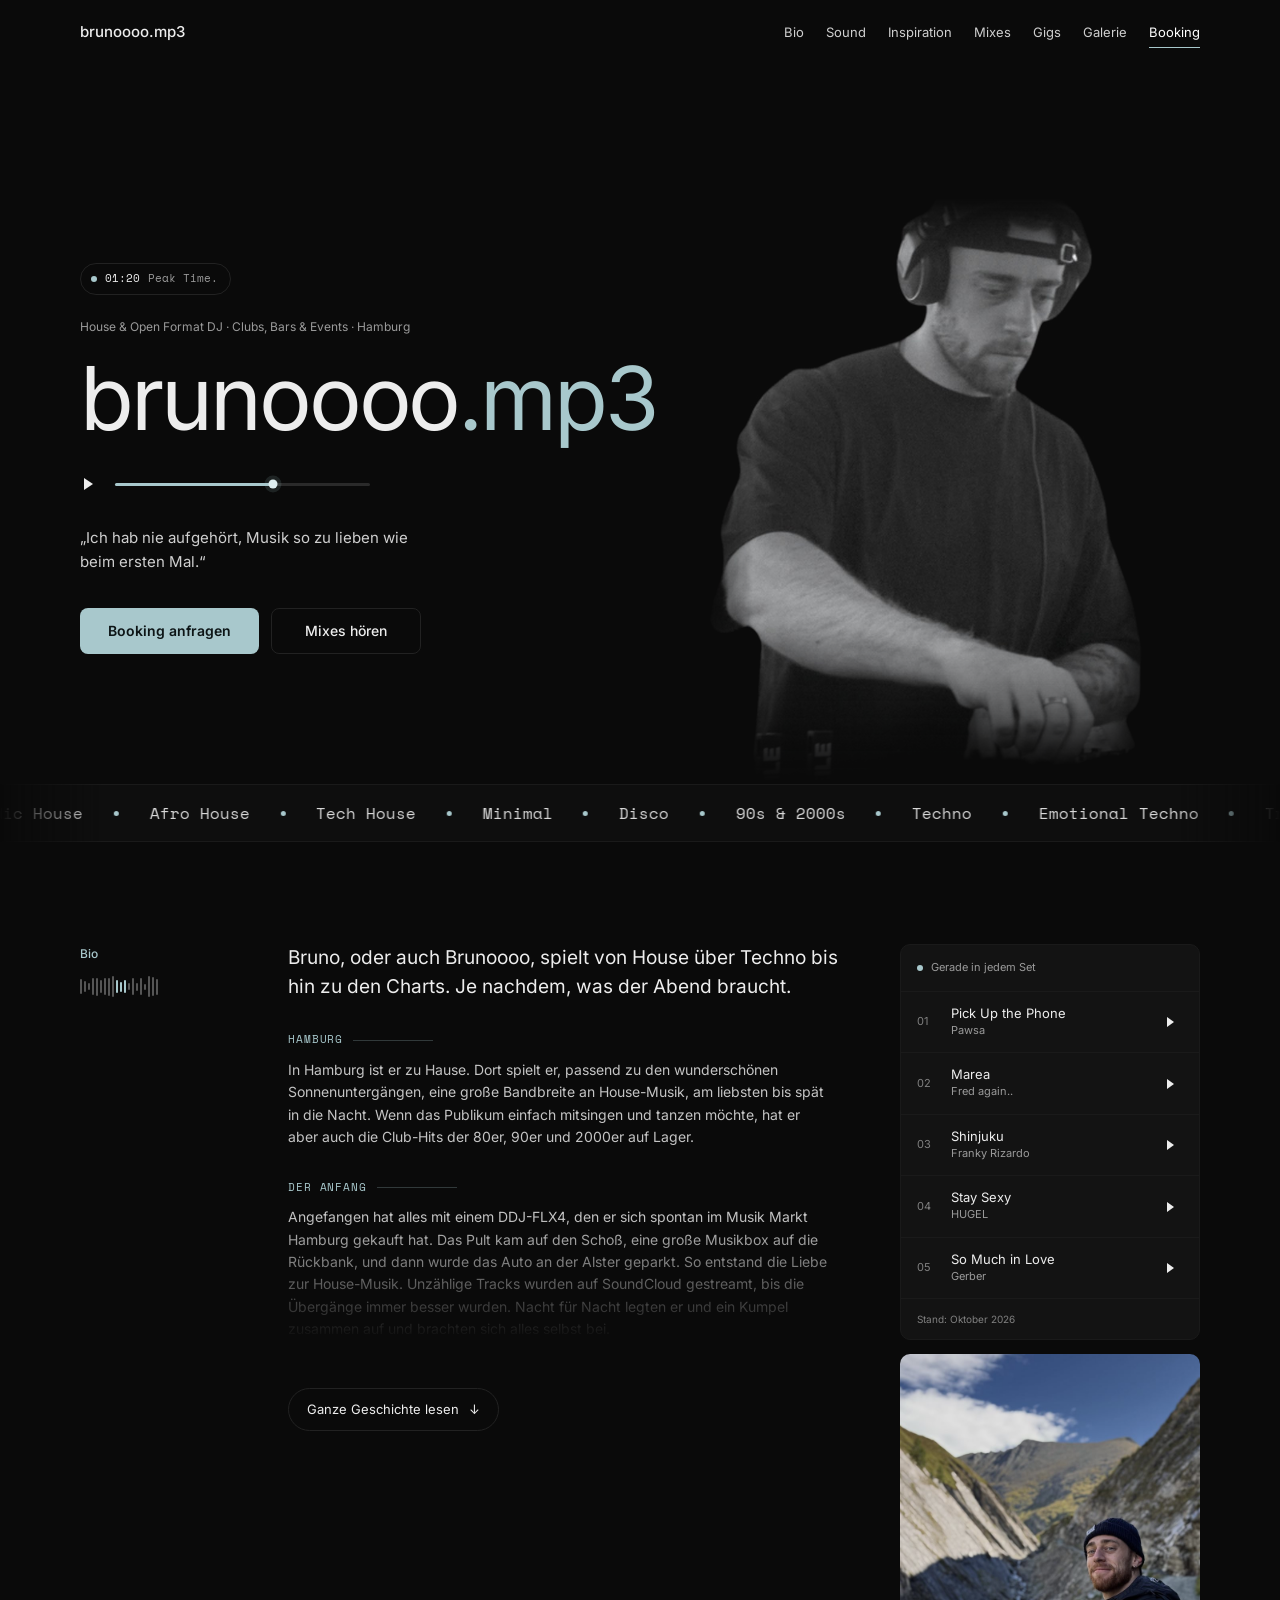
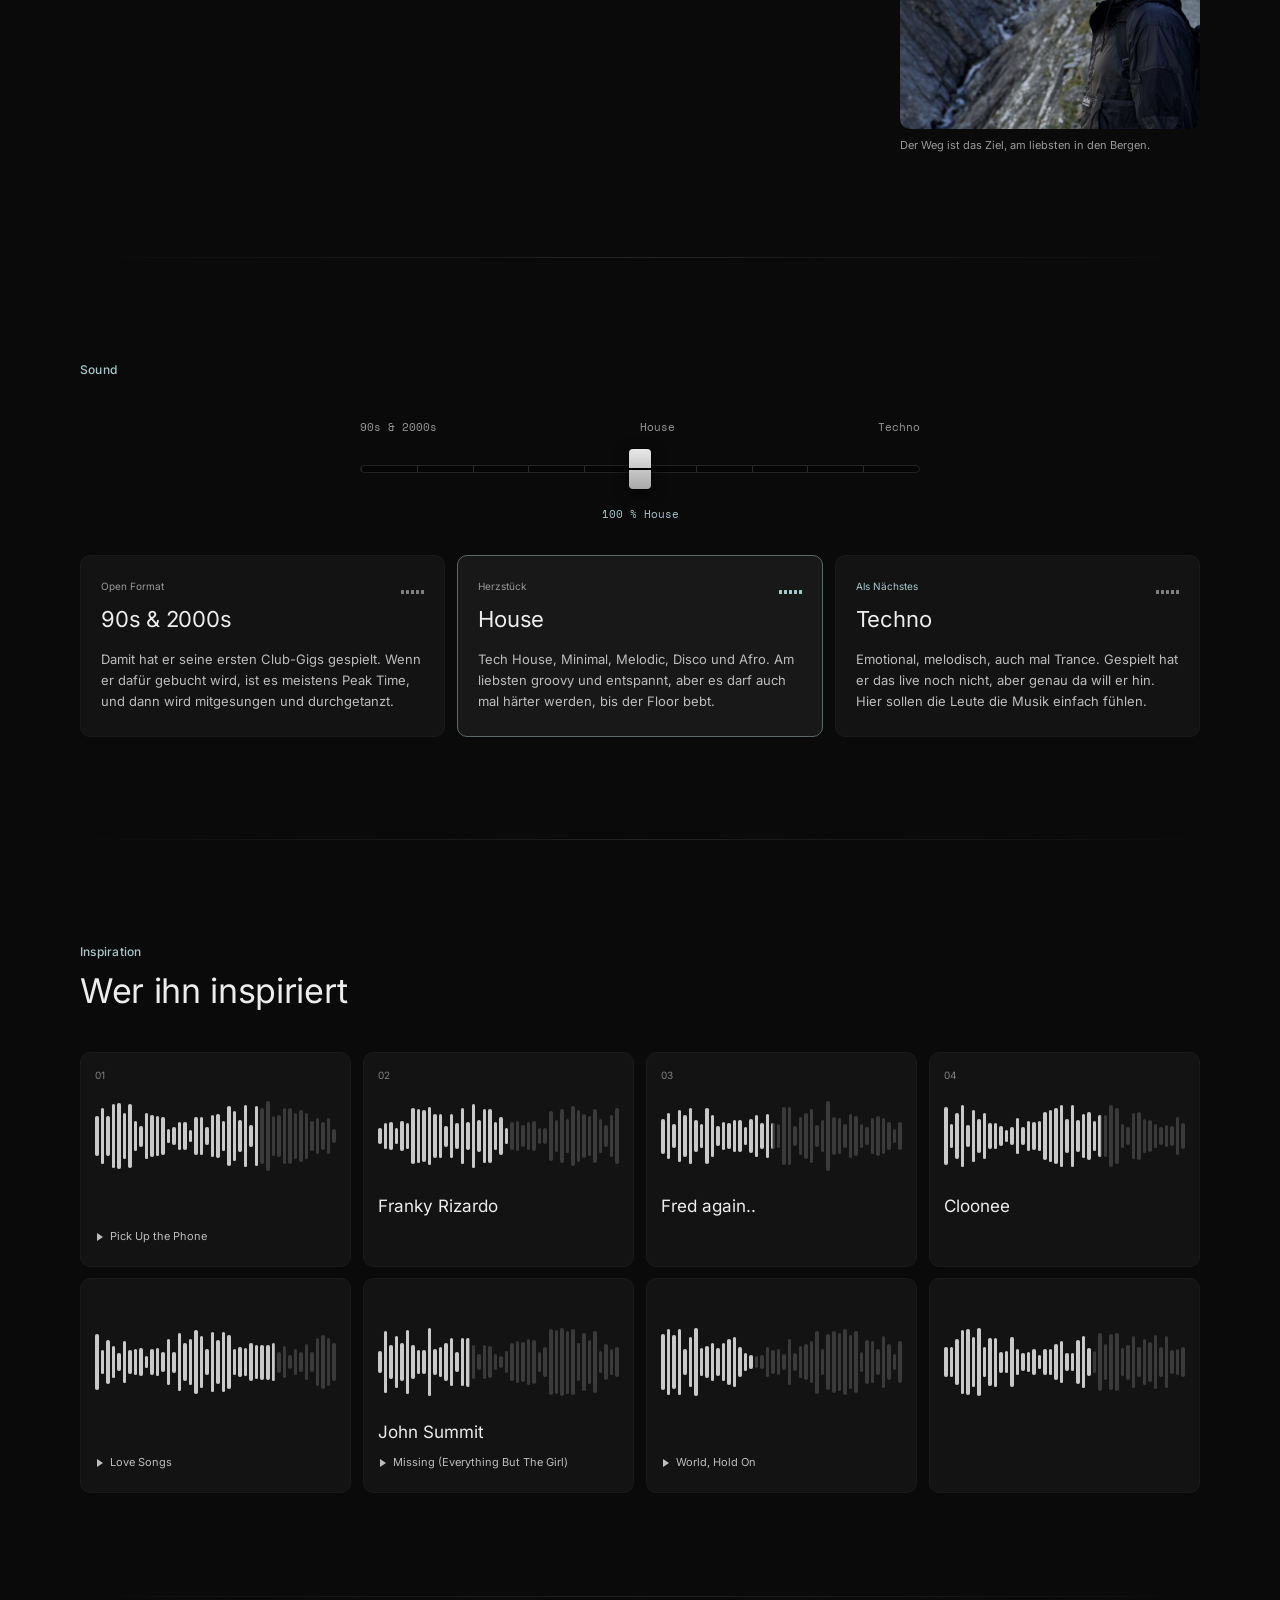
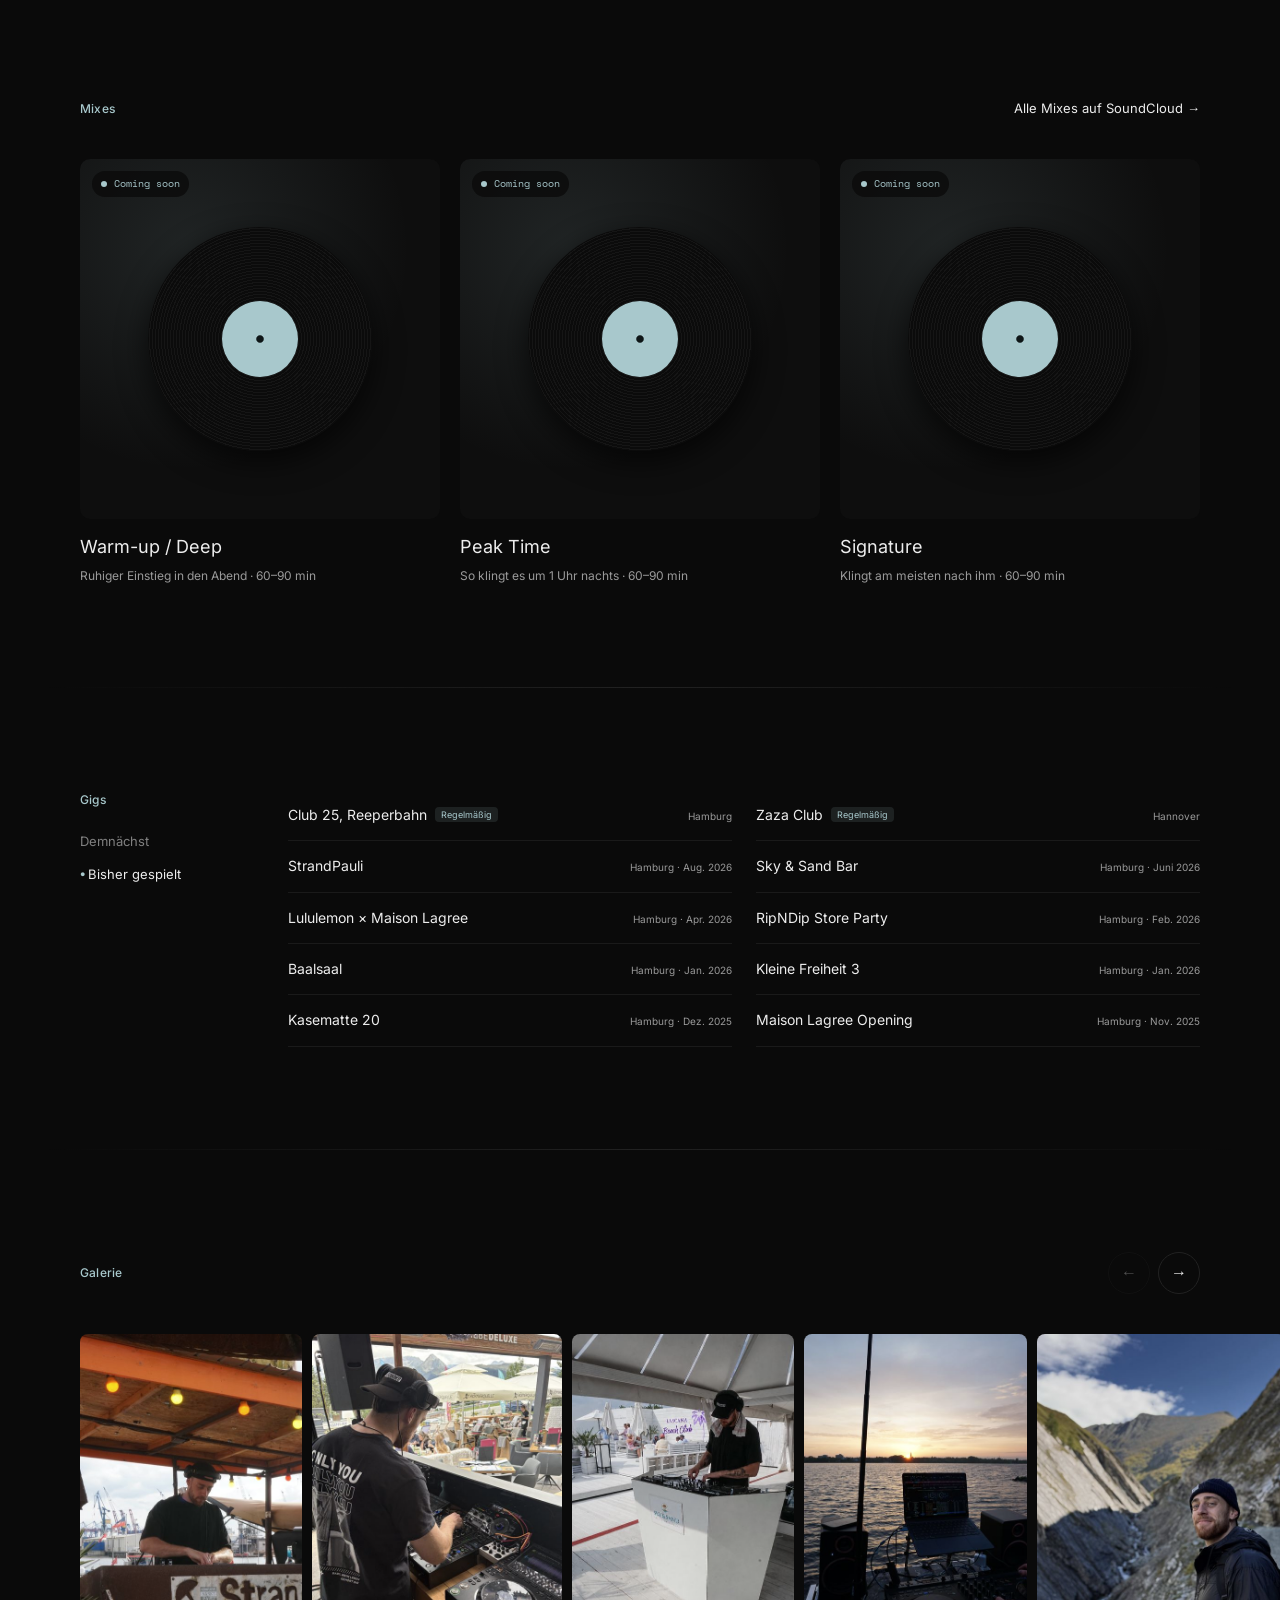
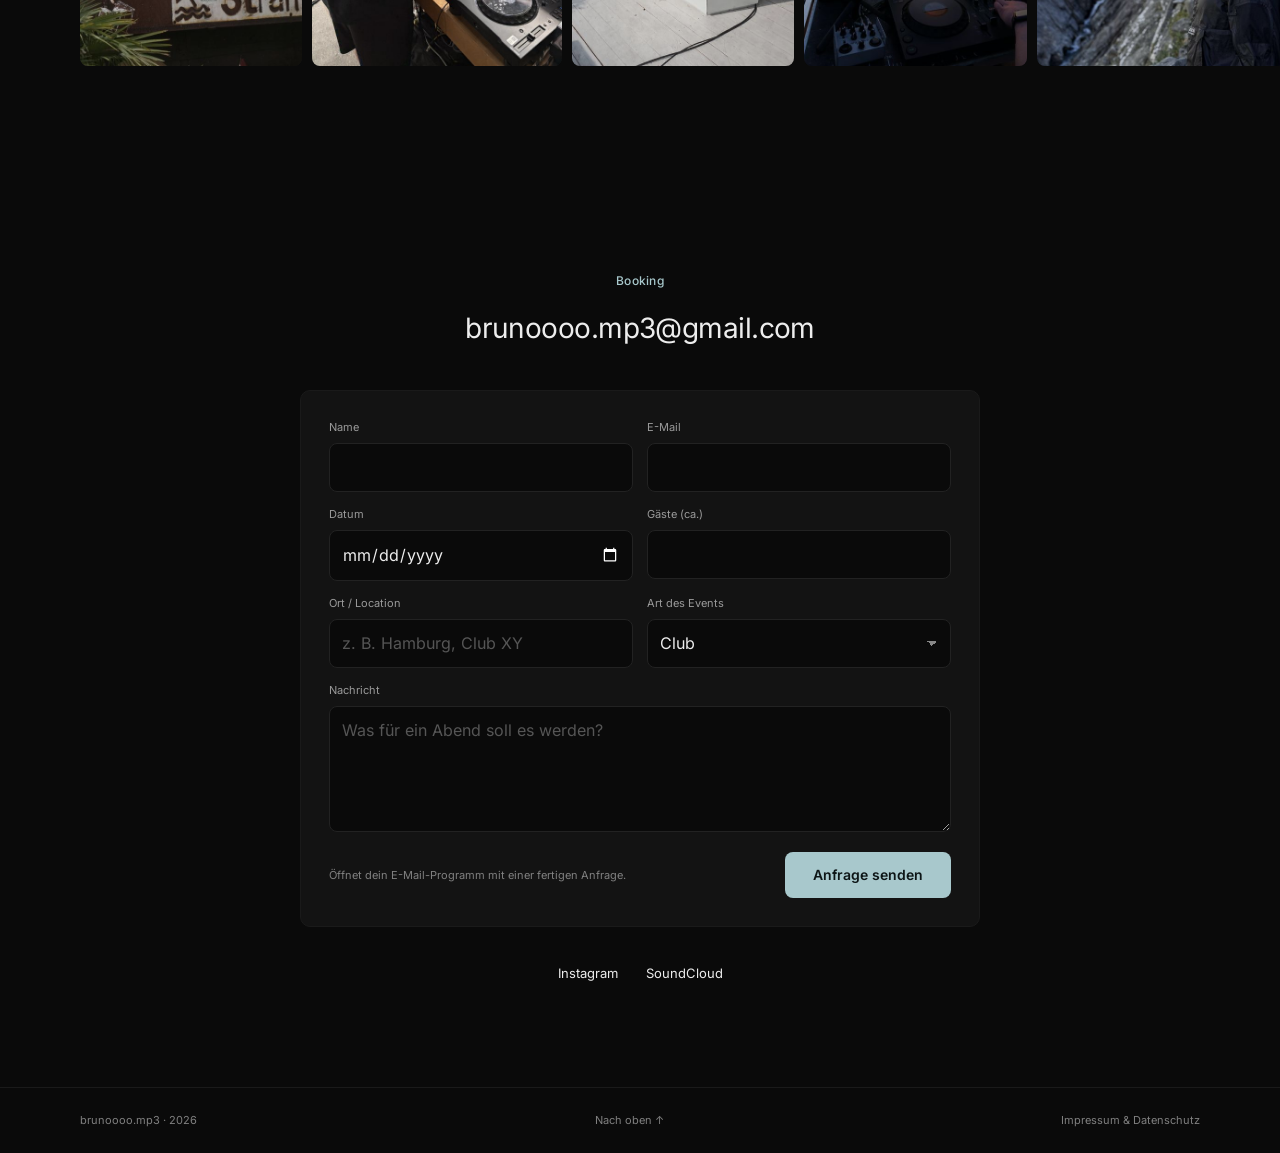
==== commit ae11a699: "Abschnitts-Überschriften in Akzentblau, ohne Nummern [skip netlify] Co-Authored-By: Claude Opus 5.5 " ====
--- a/index.html
+++ b/index.html
@@ -83,7 +83,7 @@
     <section class="section" id="bio">
       <div class="wrap bio">
         <div class="bio__label reveal">
-          <p class="label">01 · Bio</p>
+          <p class="label">Bio</p>
           <h2 class="sr-only">Bio</h2>
           <div class="eq" aria-hidden="true"></div>
         </div>
@@ -149,7 +149,7 @@
     <section class="section" id="sound">
       <div class="wrap">
         <div class="section__head section__head--row reveal">
-          <p class="label">02 · Sound</p>
+          <p class="label">Sound</p>
           <h2 class="sr-only">Sound</h2>
         </div>
 
@@ -188,7 +188,7 @@
       <div class="wrap">
         <div class="section__head reveal">
           <div>
-            <p class="label">03 · Inspiration</p>
+            <p class="label">Inspiration</p>
             <h2 class="h2">Wer ihn inspiriert</h2>
           </div>
         </div>
@@ -211,7 +211,7 @@
     <section class="section" id="mixes">
       <div class="wrap">
         <div class="section__head section__head--row reveal">
-          <p class="label">04 · Mixes</p>
+          <p class="label">Mixes</p>
           <a class="link-arrow" data-link="soundcloud" href="#">Alle Mixes auf SoundCloud <span aria-hidden="true">→</span></a>
         </div>
         <div class="mixes" data-mixes></div>
@@ -222,7 +222,7 @@
     <section class="section" id="gigs">
       <div class="wrap gigs">
         <div class="gigs__side reveal">
-          <p class="label">05 · Gigs</p>
+          <p class="label">Gigs</p>
           <div class="tabs" role="tablist" aria-label="Gigs filtern">
             <button class="tab is-active" role="tab" aria-selected="true" data-tab="upcoming" aria-controls="gigs-panel">Demnächst</button>
             <button class="tab" role="tab" aria-selected="false" data-tab="past" aria-controls="gigs-panel">Bisher gespielt</button>
@@ -237,7 +237,7 @@
     <section class="section" id="galerie">
       <div class="wrap">
         <div class="section__head section__head--row reveal">
-          <p class="label">06 · Galerie</p>
+          <p class="label">Galerie</p>
           <div class="story__nav">
             <button class="story__btn" type="button" data-gal-step="-1" aria-label="Zurück">←</button>
             <button class="story__btn" type="button" data-gal-step="1" aria-label="Weiter">→</button>
@@ -260,7 +260,7 @@
     <!-- ============ 07 BOOKING ============ -->
     <section class="section section--booking" id="booking">
       <div class="wrap booking">
-        <p class="label reveal">07 · Booking</p>
+        <p class="label reveal">Booking</p>
         <div class="booking__mailrow reveal">
           <a class="booking__mail" data-link="email" href="#">brunoooo.mp3@gmail.com</a>
         </div>
--- a/css/style.css
+++ b/css/style.css
@@ -53,7 +53,7 @@
 .skip { position: absolute; left: -9999px; top: 8px; z-index: 100; background: var(--accent); color: var(--accent-ink); padding: 8px 14px; border-radius: 6px; }
 .skip:focus { left: 8px; }
 
-.label { margin: 0; font-size: 11px; color: var(--muted); letter-spacing: .02em; }
+.label { margin: 0; font-size: 12px; font-weight: 500; color: var(--accent); letter-spacing: .02em; }
 .eyebrow { margin: 0 0 18px; font-size: 12px; color: var(--muted); }
 .h2 { margin: 10px 0 0; font-size: clamp(24px, 3.2vw, 34px); font-weight: 400; letter-spacing: -.01em; line-height: 1.2; }
 
@@ -321,34 +321,36 @@
 a.artist__track:hover { color: var(--accent); text-decoration: underline; text-underline-offset: 3px; }
 
 /* ---------- Mixes ---------- */
-.mixes { display: grid; grid-template-columns: repeat(3, minmax(0, 1fr)); gap: 12px; }
-.mix { padding: 20px; display: flex; flex-direction: column; min-height: 220px; }
-.mix__top { display: flex; justify-content: space-between; gap: 16px; }
-.mix__no { margin: 0; font-size: 10px; color: var(--muted); }
-.mix__title { margin: 6px 0 0; font-size: 18px; font-weight: 400; }
+.mixes { display: grid; grid-template-columns: repeat(3, minmax(0, 1fr)); gap: 20px; }
+.mix { min-width: 0; }
+.mix__cover { position: relative; aspect-ratio: 1; border-radius: 10px; overflow: hidden; background: #0e0e0e; }
+.mix__cover img { width: 100%; height: 100%; object-fit: cover; transition: transform .8s cubic-bezier(.16, 1, .3, 1); }
+.mix:hover .mix__cover img { transform: scale(1.04); }
+.mix__cover--empty { display: grid; place-items: center; background: radial-gradient(circle at 30% 25%, #a8c8cc1f, transparent 60%), #0e0e0e; }
 .vinyl {
-  flex: none; width: 58px; height: 58px; border-radius: 50%;
-  background: repeating-radial-gradient(circle, #0b0b0b 0 2px, #121212 2px 3px);
-  display: grid; place-items: center; border: 1px solid #1e1e1e;
-  animation: spin 2.4s linear infinite paused;
-}
-.vinyl::after { content: ""; width: 18px; height: 18px; border-radius: 50%; background: radial-gradient(circle, #ddd 0 1.5px, #2a2a2a 2px); }
-.mix.is-playing .vinyl { animation-play-state: running; }
-.mix.is-playing .vinyl::after { background: radial-gradient(circle, #0d1516 0 1.5px, var(--accent) 2px); }
+  width: 62%; aspect-ratio: 1; border-radius: 50%;
+  background: repeating-radial-gradient(circle, #0b0b0b 0 2px, #151515 2px 3px);
+  display: grid; place-items: center; box-shadow: 0 10px 30px #000a;
+  animation: spin 4s linear infinite paused;
+}
+.vinyl::after { content: ""; width: 34%; height: 34%; border-radius: 50%; background: radial-gradient(circle, #0d1516 0 6%, var(--accent) 8%); }
+.mix:hover .vinyl { animation-play-state: running; }
 @keyframes spin { to { transform: rotate(360deg); } }
-.mix__player { display: flex; align-items: center; gap: 10px; margin-top: 28px; }
-.mix__player .play { margin-left: -6px; }
-.mix__bar { flex: 1; height: 2px; background: #2c2c2c; border-radius: 2px; overflow: hidden; }
-.mix__fill { display: block; height: 100%; width: 0; background: #d6d6d6; }
-.mix.is-playing .mix__fill { background: var(--accent); }
-.mix__len { font-size: 10px; color: var(--muted); white-space: nowrap; }
-.mix__soon { display: flex; align-items: center; justify-content: space-between; gap: 12px; margin-top: 28px; padding-top: 16px; border-top: 1px dashed var(--line); }
-.mix__soon-badge { display: inline-flex; align-items: center; gap: 8px; font-family: var(--mono); font-size: 11px; color: var(--accent); }
+.mix__play {
+  position: absolute; right: 14px; bottom: 14px; display: grid; place-items: center; width: 48px; height: 48px; border-radius: 50%;
+  background: var(--accent); color: var(--accent-ink); opacity: 0; transform: translateY(8px);
+  transition: opacity .35s ease, transform .35s cubic-bezier(.16, 1, .3, 1);
+}
+.mix__play .icon-play { margin-left: 3px; }
+.mix:hover .mix__play { opacity: 1; transform: none; }
+.mix__soon-badge { position: absolute; left: 12px; top: 12px; display: inline-flex; align-items: center; gap: 7px; padding: 5px 9px; border-radius: 999px; background: #0a0a0acc; font-family: var(--mono); font-size: 10px; color: var(--accent); }
 .mix__soon-badge::before { content: ""; width: 6px; height: 6px; border-radius: 50%; background: var(--accent); animation: pulse 2s infinite; }
-.mix__note { margin: auto 0 0; padding-top: 28px; font-size: 10px; color: var(--dim); }
-.sc-gate { margin-top: 20px; padding: 16px; border: 1px dashed var(--line); border-radius: 8px; display: flex; flex-direction: column; align-items: flex-start; gap: 12px; }
+.mix__info { padding-top: 14px; }
+.mix__title { margin: 0; font-size: 18px; font-weight: 400; }
+.mix__meta { margin: 4px 0 0; font-size: 12px; color: var(--muted); }
+.sc-gate { margin-top: 12px; padding: 12px; border: 1px dashed var(--line); border-radius: 8px; display: flex; flex-wrap: wrap; align-items: center; gap: 10px; }
 .sc-gate__text { margin: 0; font-size: 11px; color: var(--muted); }
-.mix iframe { width: 100%; height: 166px; border: 0; border-radius: 6px; margin-top: 20px; }
+.mix iframe { width: 100%; height: 166px; border: 0; border-radius: 6px; margin-top: 12px; }
 
 /* ---------- Gigs ---------- */
 .gigs { display: grid; grid-template-columns: 160px minmax(0, 1fr); gap: 40px 48px; }
@@ -465,8 +467,6 @@
   .bio__label { grid-column: 1 / -1; display: flex; align-items: center; gap: 16px; }
   .bio__label .eq { margin: 0; }
   .artists { grid-template-columns: repeat(2, minmax(0, 1fr)); }
-  .mixes { grid-template-columns: 1fr 1fr; }
-  .mixes > :last-child:nth-child(odd) { grid-column: 1 / -1; }
 }
 
 @media (max-width: 760px) {
@@ -511,8 +511,11 @@
   .wave__layer { gap: 1.5px; }
   .artist__name { font-size: 15px; }
 
-  .mixes { grid-template-columns: 1fr; }
-  .mix { min-height: 0; }
+  /* Mixes auf dem Handy: seitlich wischbar */
+  .mixes { display: flex; gap: 12px; overflow-x: auto; scroll-snap-type: x mandatory; margin: 0 calc(-1 * var(--gutter)); padding: 0 var(--gutter); scroll-padding-inline: var(--gutter); scrollbar-width: none; }
+  .mixes::-webkit-scrollbar { display: none; }
+  .mix { flex: 0 0 72%; scroll-snap-align: start; }
+  .mix__play { opacity: 1; transform: none; width: 40px; height: 40px; }
   .modes { grid-template-columns: 1fr; }
   .gigs__list { grid-template-columns: 1fr; }
   .fader { margin-bottom: 22px; }
@@ -558,8 +561,7 @@
   transition: opacity .3s ease;
 }
 .tilt.is-tilting::before { opacity: 1; }
-.artist, .mix { position: relative; }
-.mix.tilt { transition: transform .2s ease-out; }
+.artist { position: relative; }
 
 @media (max-width: 760px) {
 }
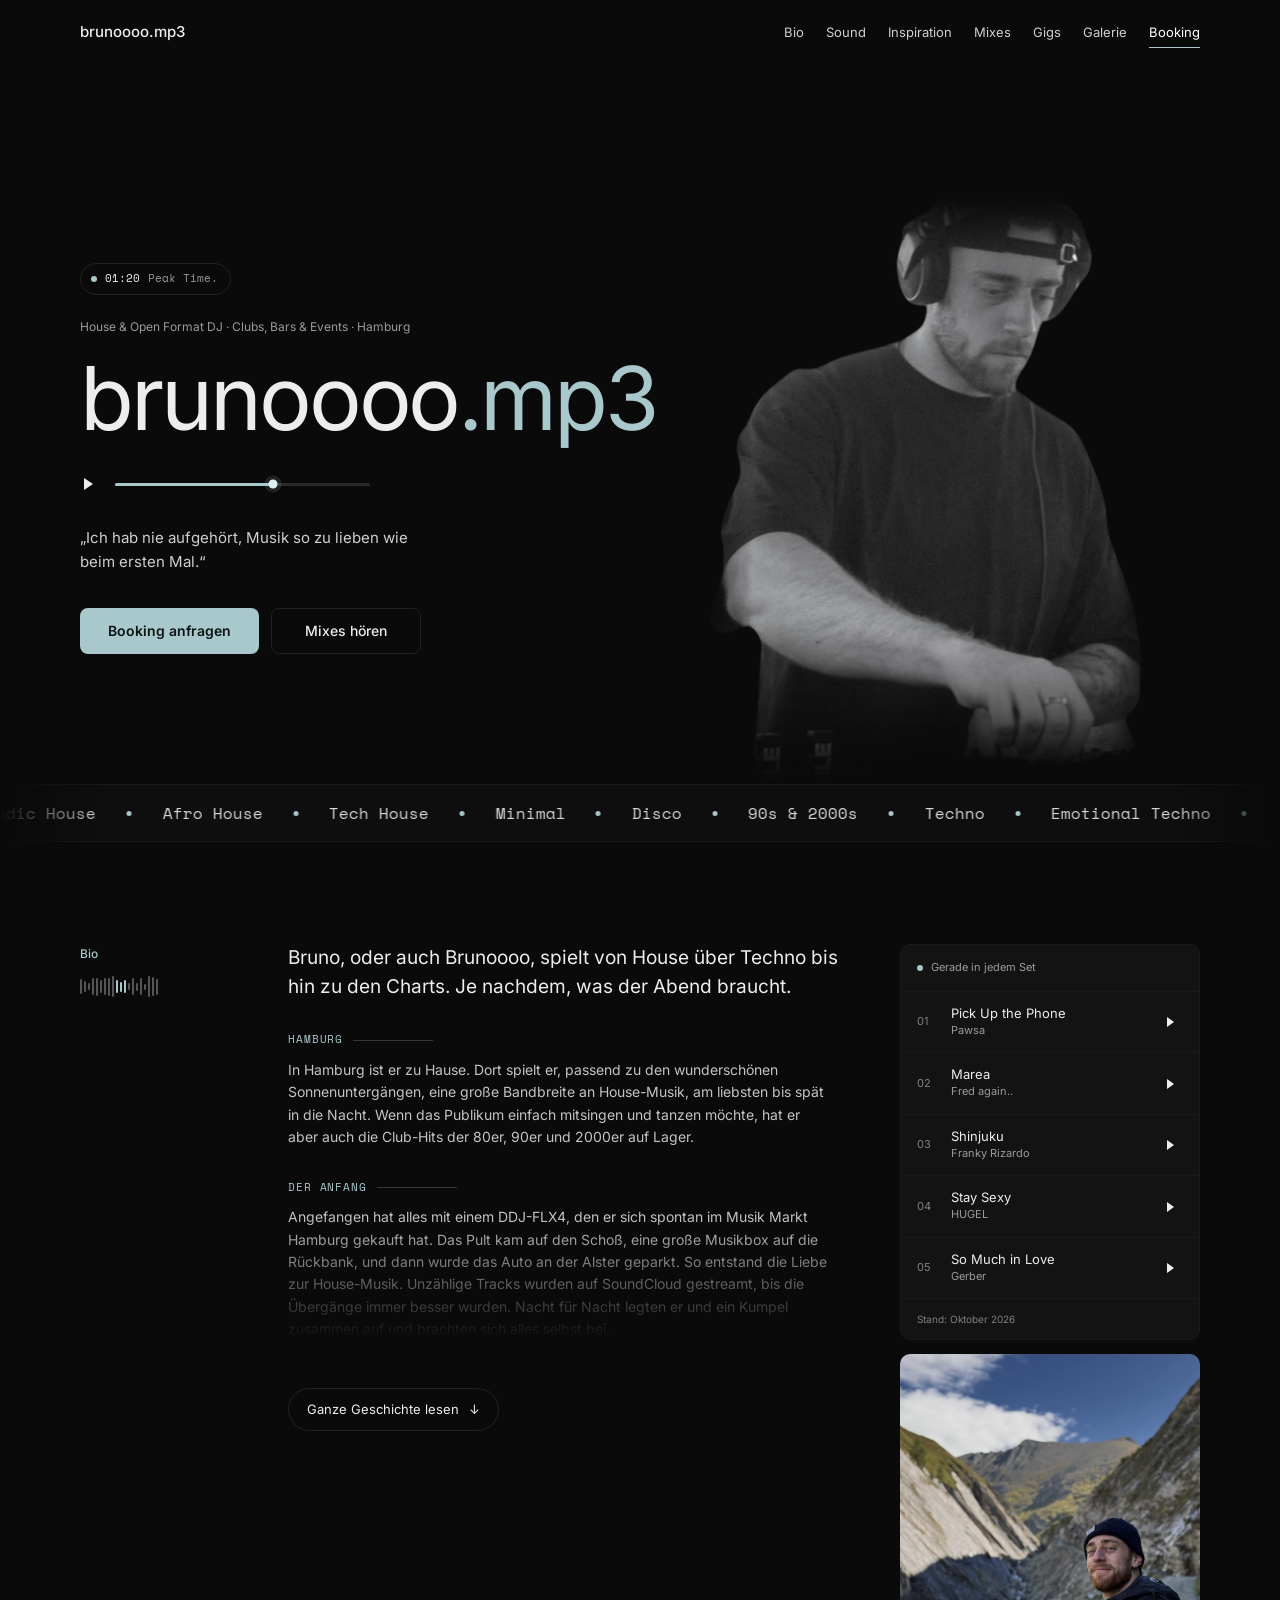
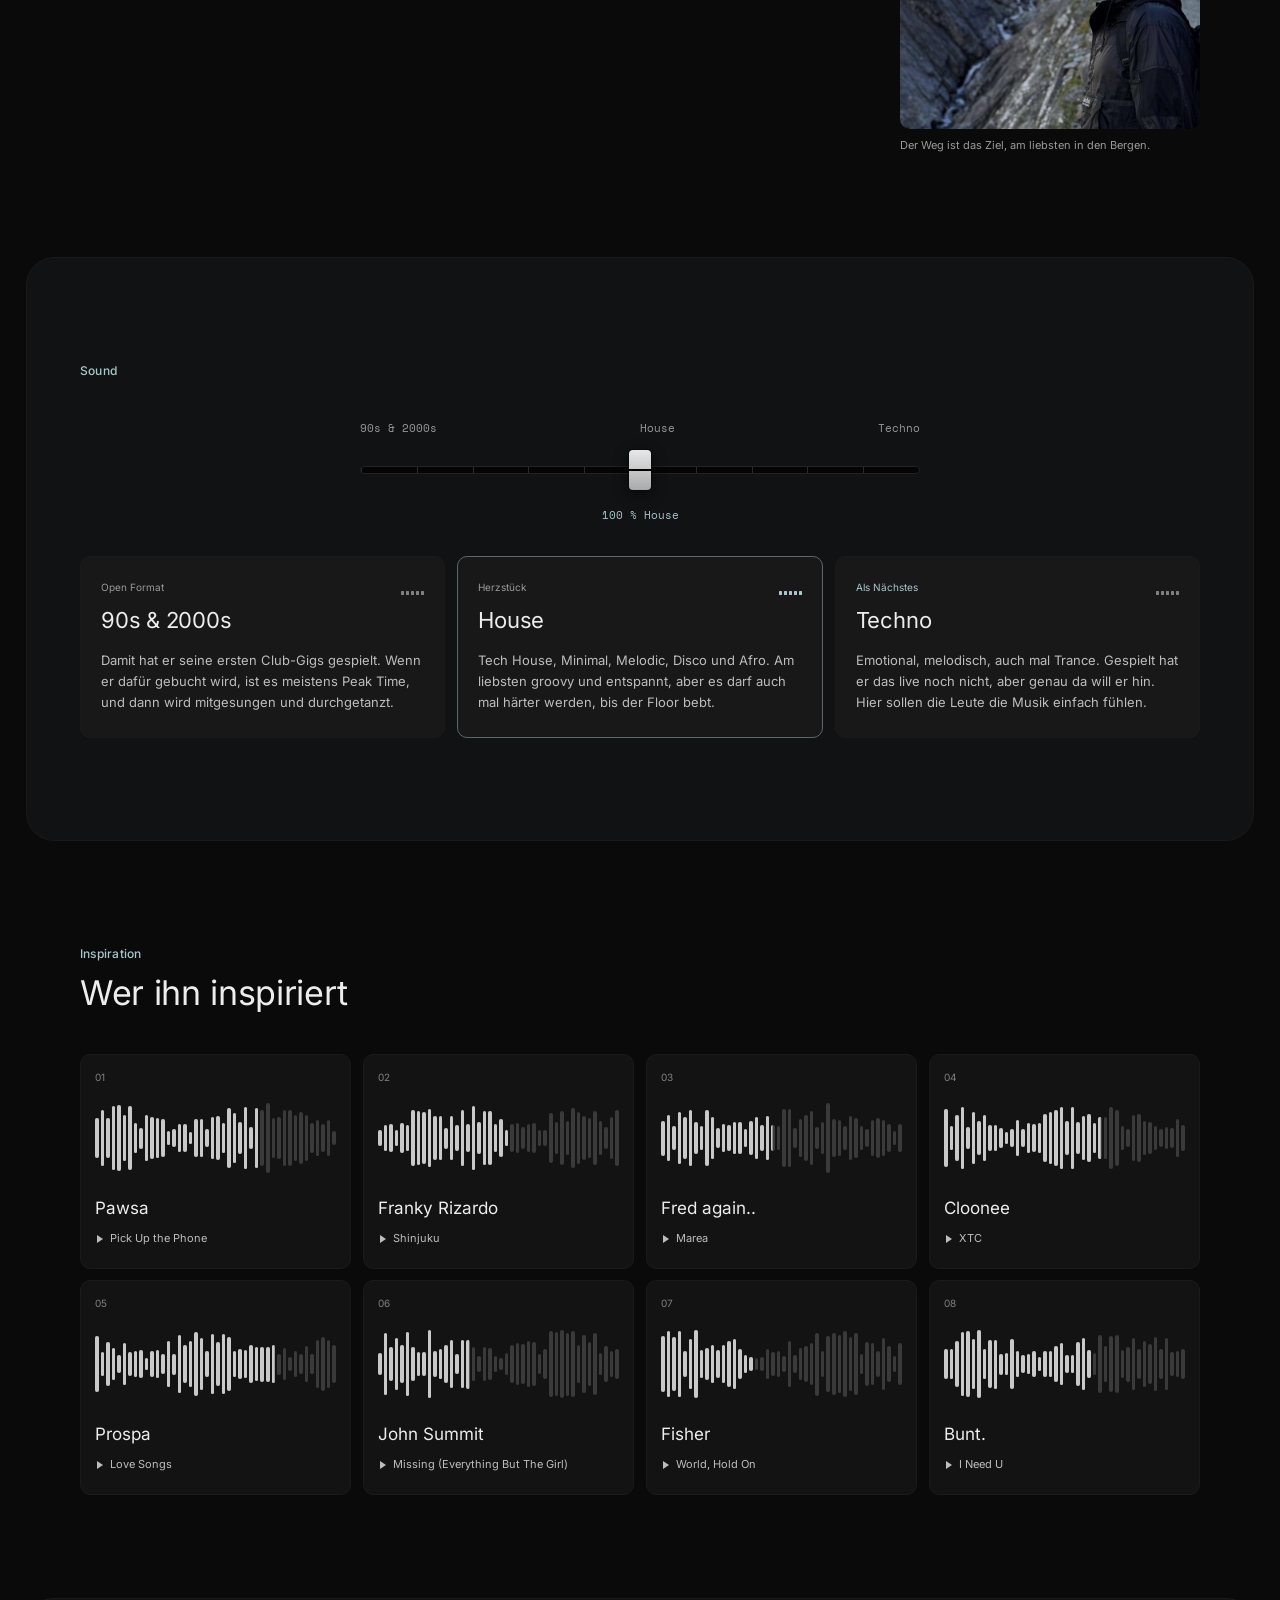
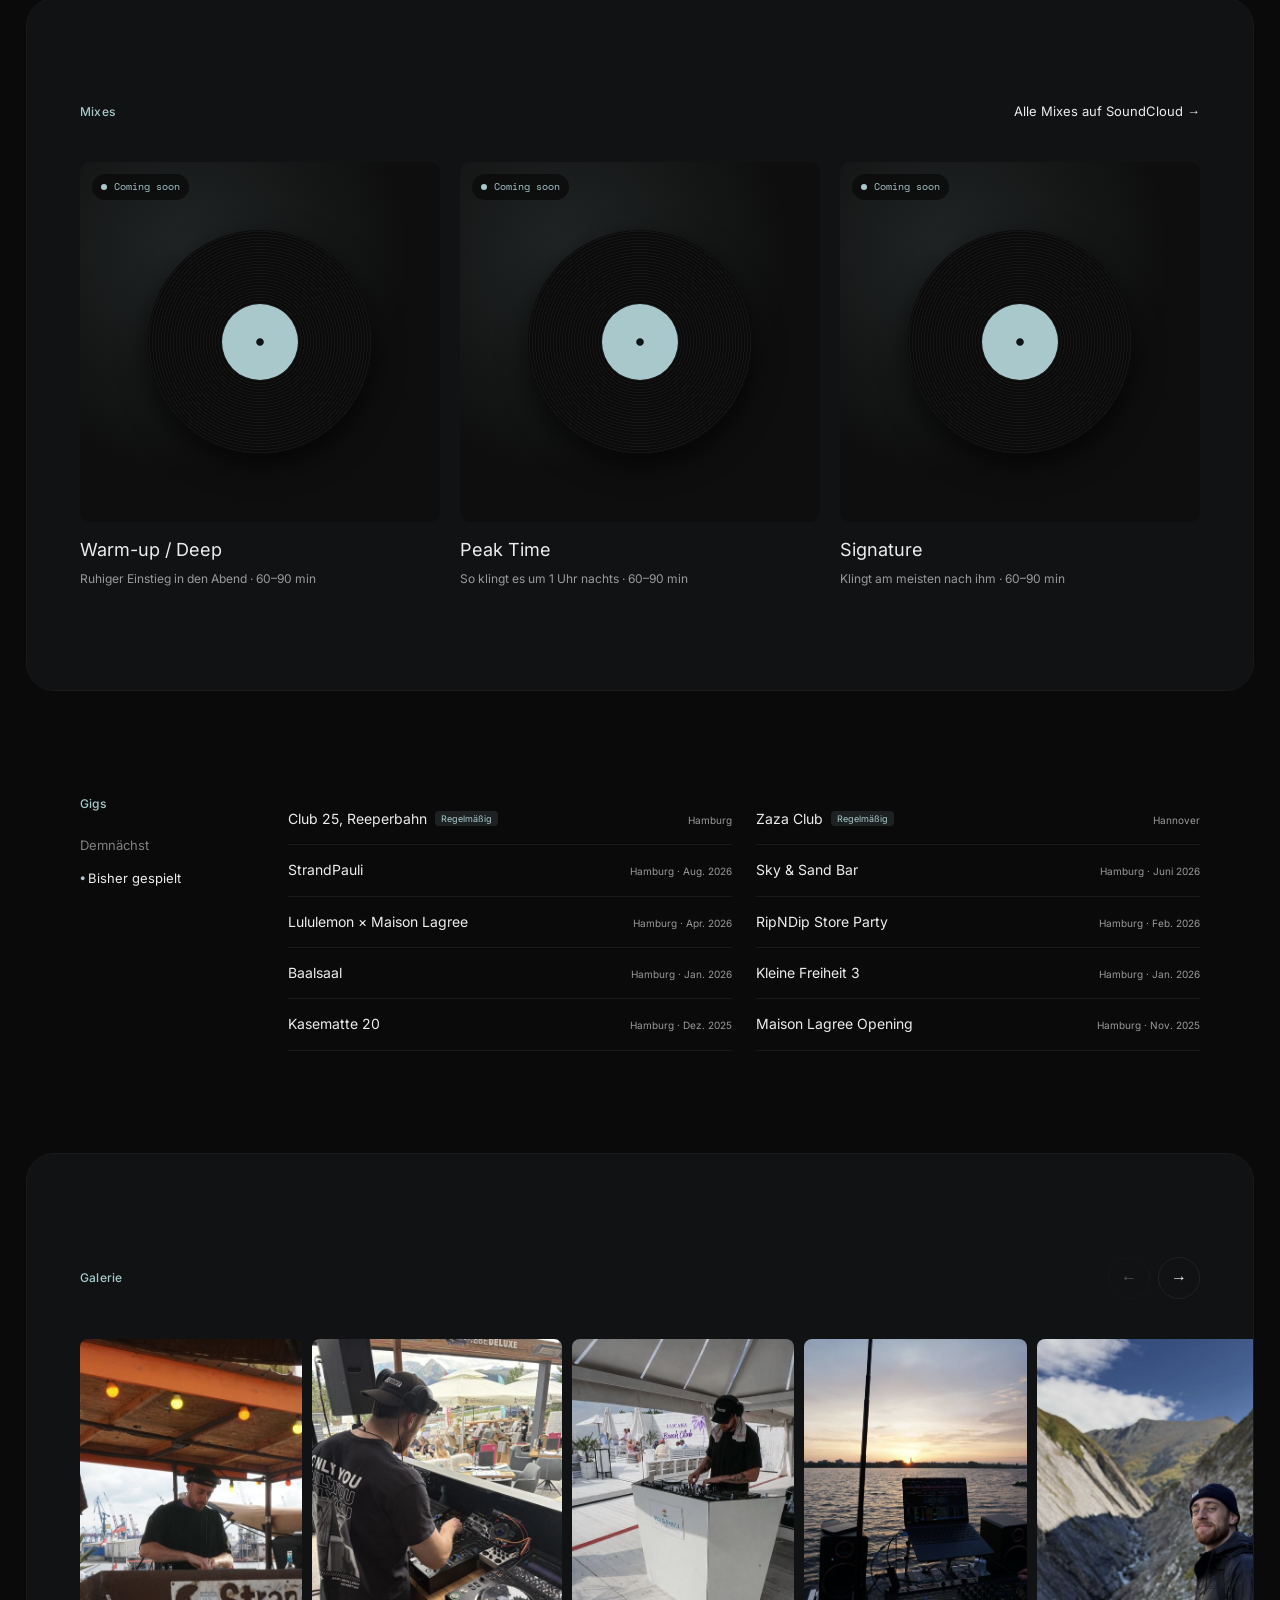
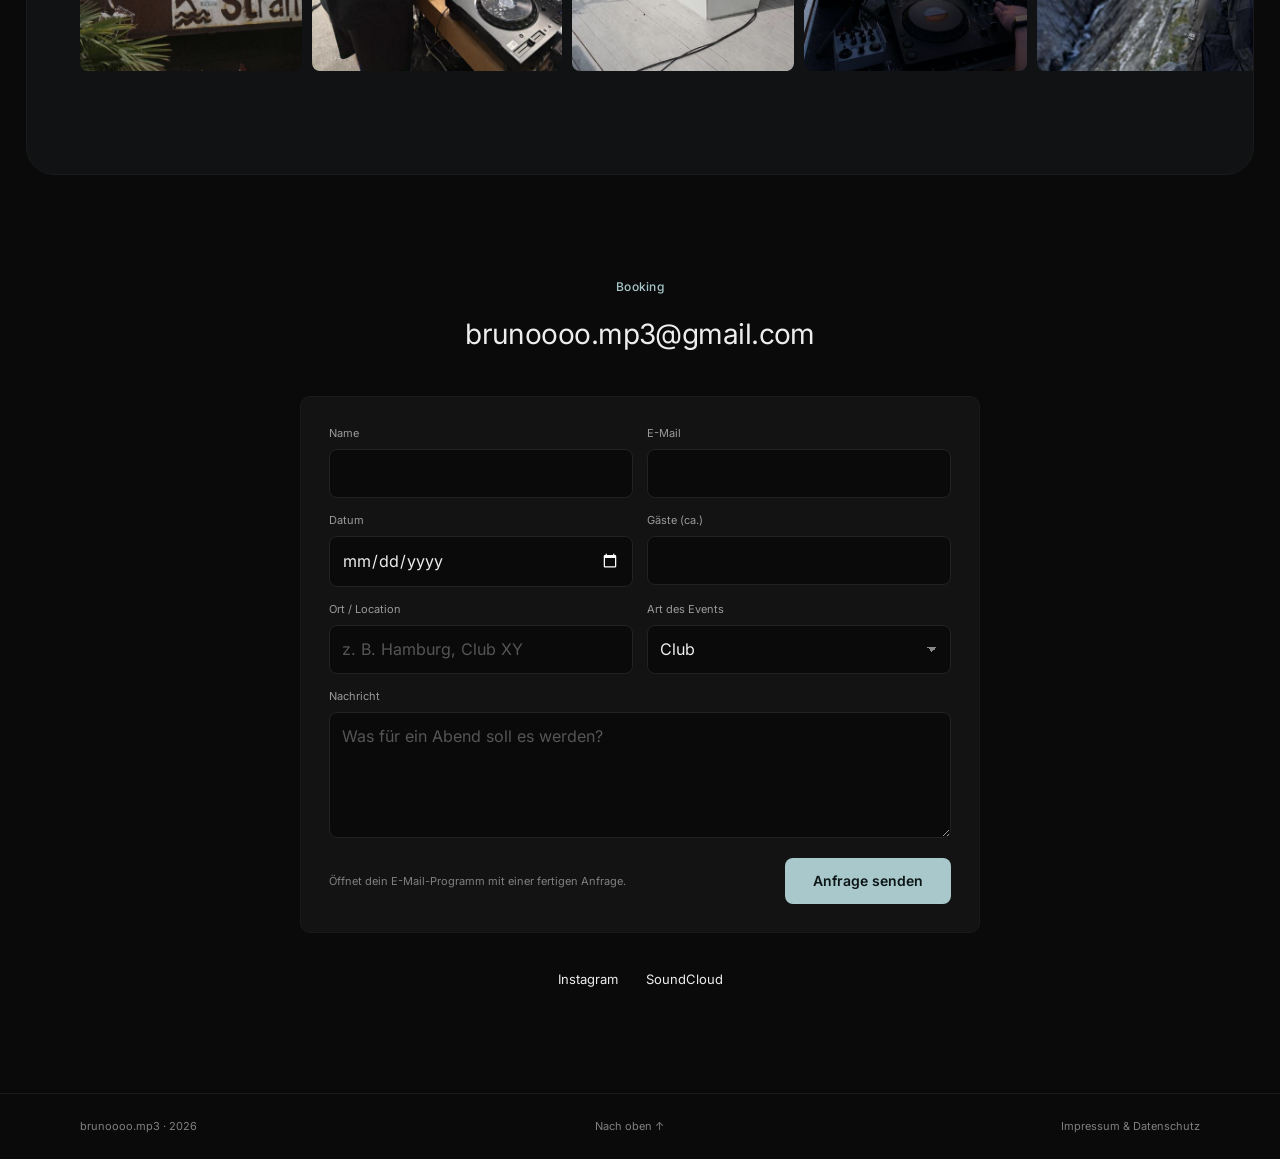
==== commit e294673b: "Sound, Mixes und Galerie in helleren Containern [skip netlify] Co-Authored-By: Claude Opus 5.5 <nore" ====
--- a/index.html
+++ b/index.html
@@ -146,7 +146,7 @@
     </section>
 
     <!-- ============ 02 SOUND ============ -->
-    <section class="section" id="sound">
+    <section class="section section--panel" id="sound">
       <div class="wrap">
         <div class="section__head section__head--row reveal">
           <p class="label">Sound</p>
@@ -208,7 +208,7 @@
     </section>
 
     <!-- ============ 04 MIXES ============ -->
-    <section class="section" id="mixes">
+    <section class="section section--panel" id="mixes">
       <div class="wrap">
         <div class="section__head section__head--row reveal">
           <p class="label">Mixes</p>
@@ -234,7 +234,7 @@
 
     <!-- ============ 06 GALERIE ============ -->
     <!-- Fotos werden aus js/content.js → „gallery“ geladen -->
-    <section class="section" id="galerie">
+    <section class="section section--panel" id="galerie">
       <div class="wrap">
         <div class="section__head section__head--row reveal">
           <p class="label">Galerie</p>
--- a/css/style.css
+++ b/css/style.css
@@ -11,6 +11,7 @@
   --bg-2: #0e0e0e;
   --card: #131313;
   --card-2: #181818;
+  --panel: #111214;
   --line: #222;
   --line-soft: #1a1a1a;
   --text: #ededed;
@@ -163,6 +164,13 @@
   width: min(calc(100% - 2 * var(--gutter)), calc(var(--wrap) + 80px)); height: 1px;
   background: linear-gradient(to right, transparent, var(--line), transparent);
 }
+/* Hellere Container für einzelne Abschnitte */
+.section--panel {
+  margin-inline: clamp(8px, 2vw, 28px); border-radius: 28px;
+  background: var(--panel); border: 1px solid var(--line-soft);
+}
+.section--panel::before, .section--panel + .section::before { display: none; }
+.section--panel .card { background: var(--card-2); }
 .section__head { display: flex; justify-content: space-between; align-items: flex-end; gap: 32px; margin-bottom: 40px; }
 .section__head--row { align-items: center; }
 .section__aside { margin: 0; max-width: 300px; color: var(--muted); font-size: 13px; }
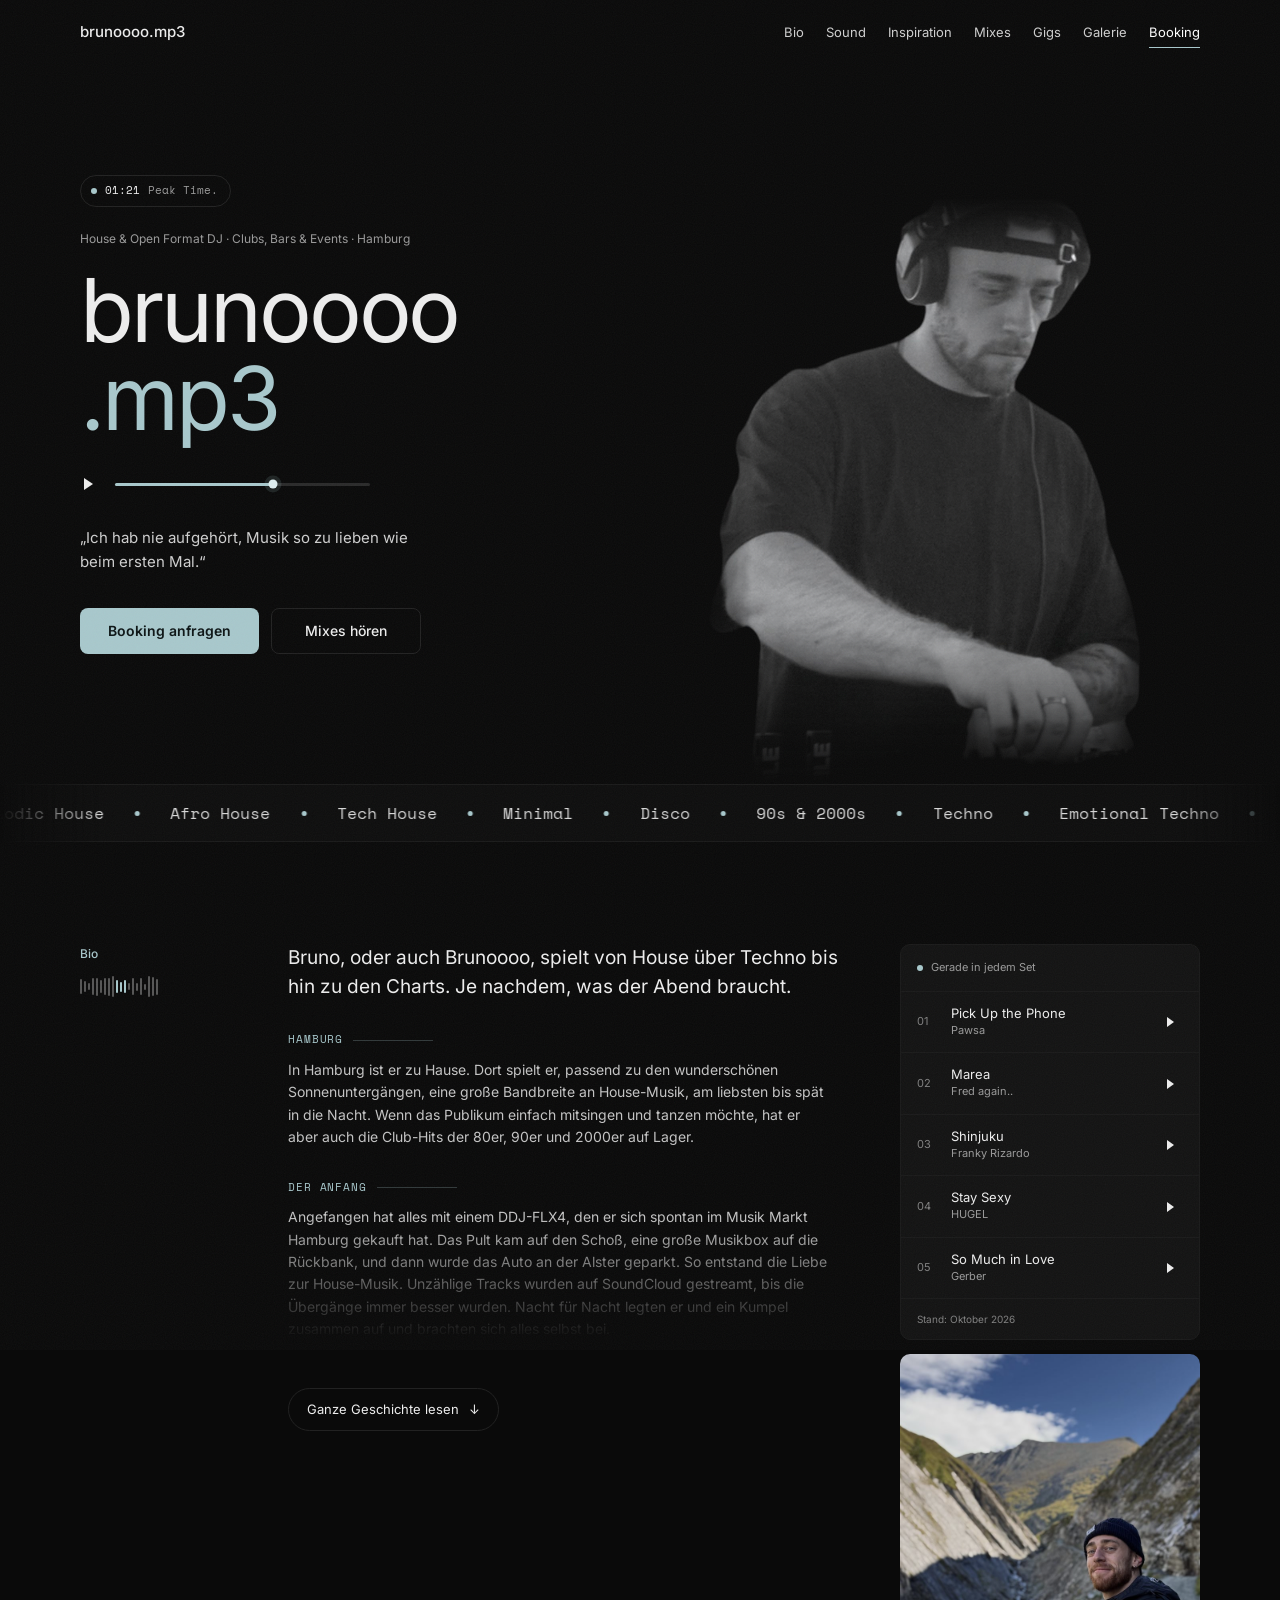
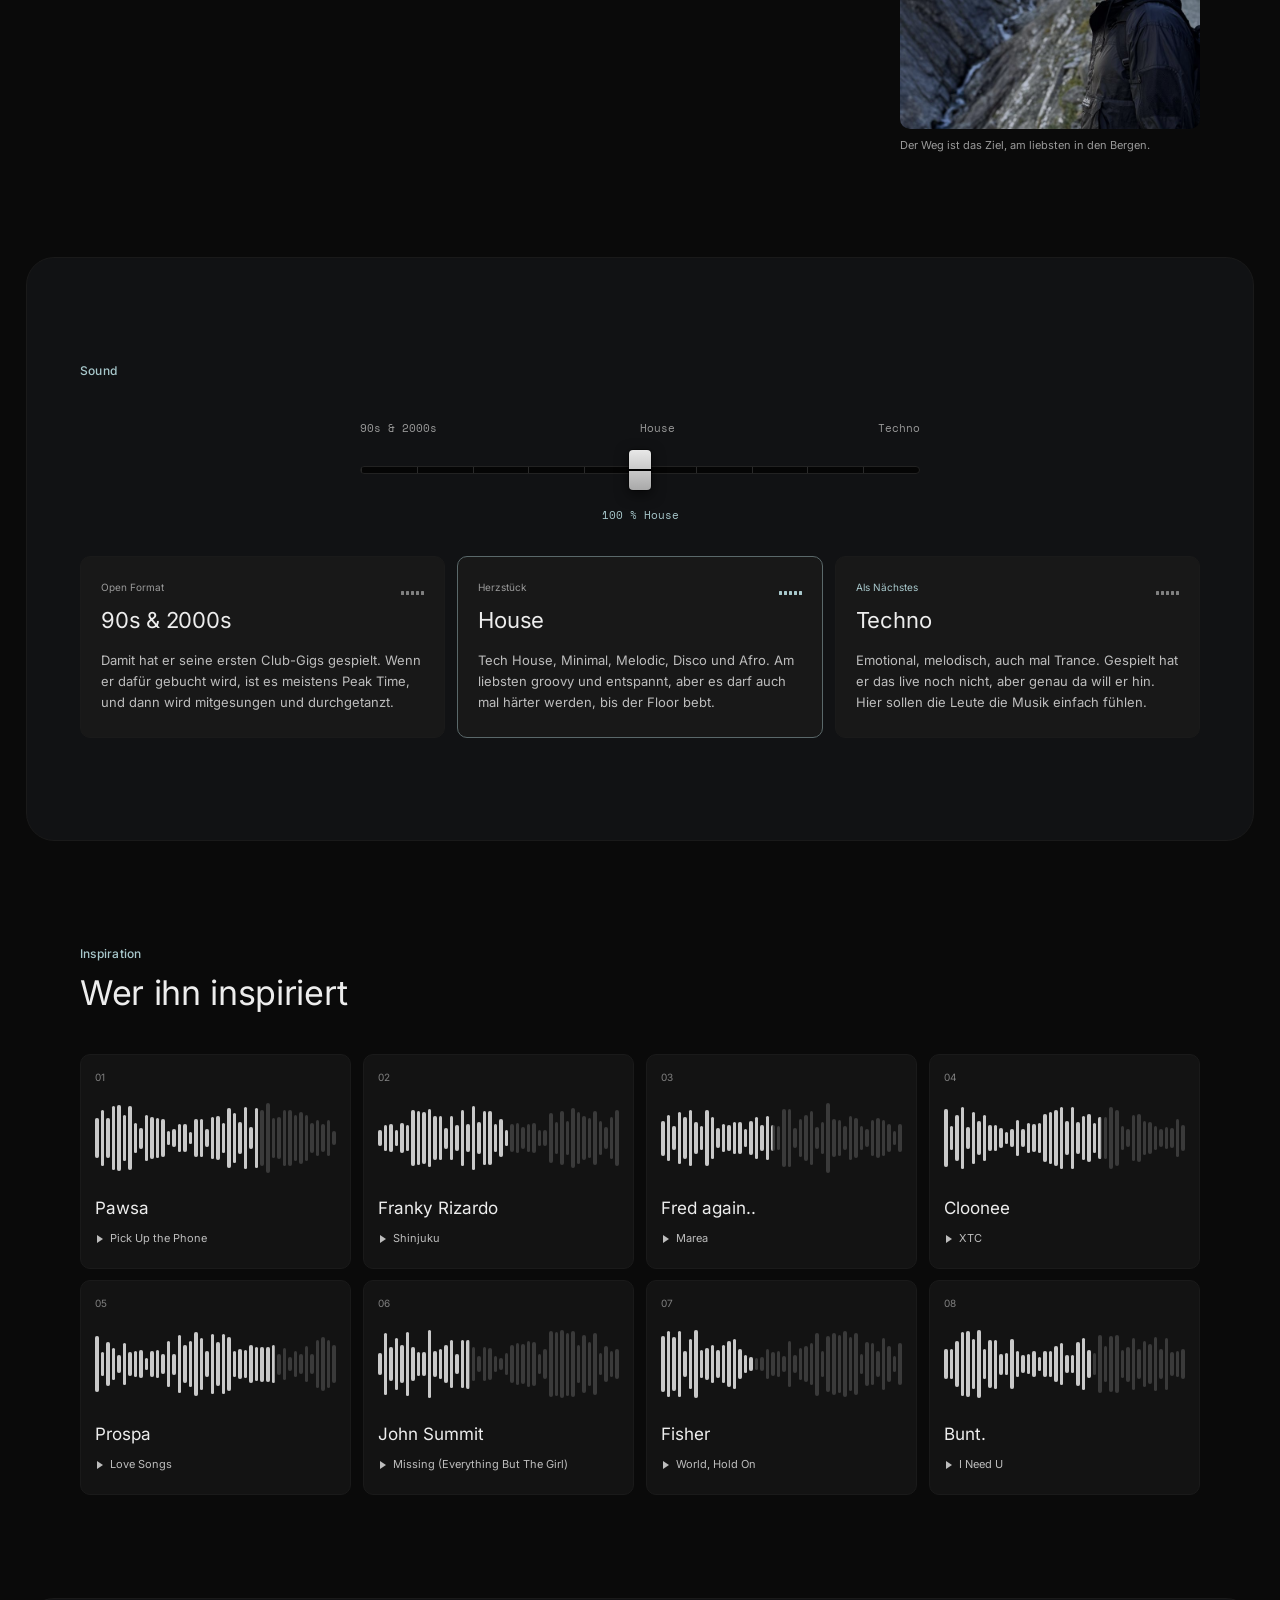
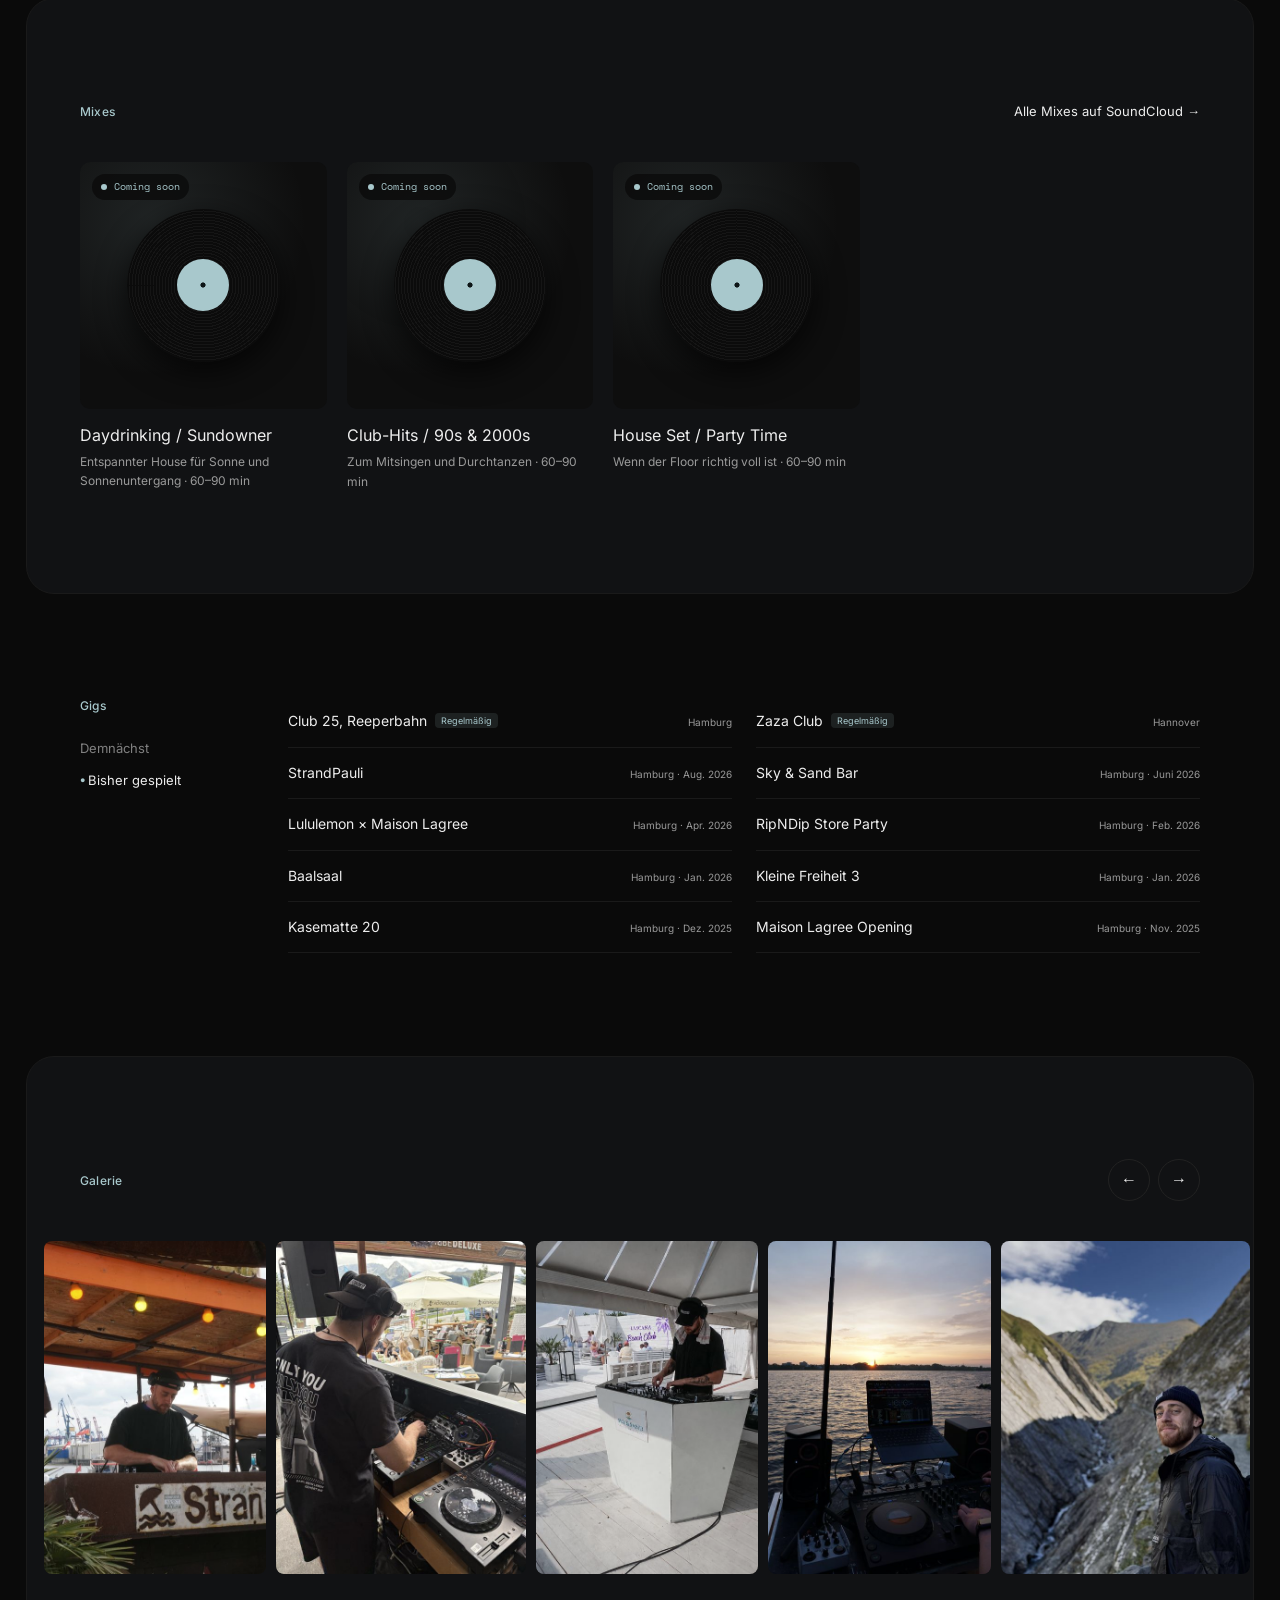
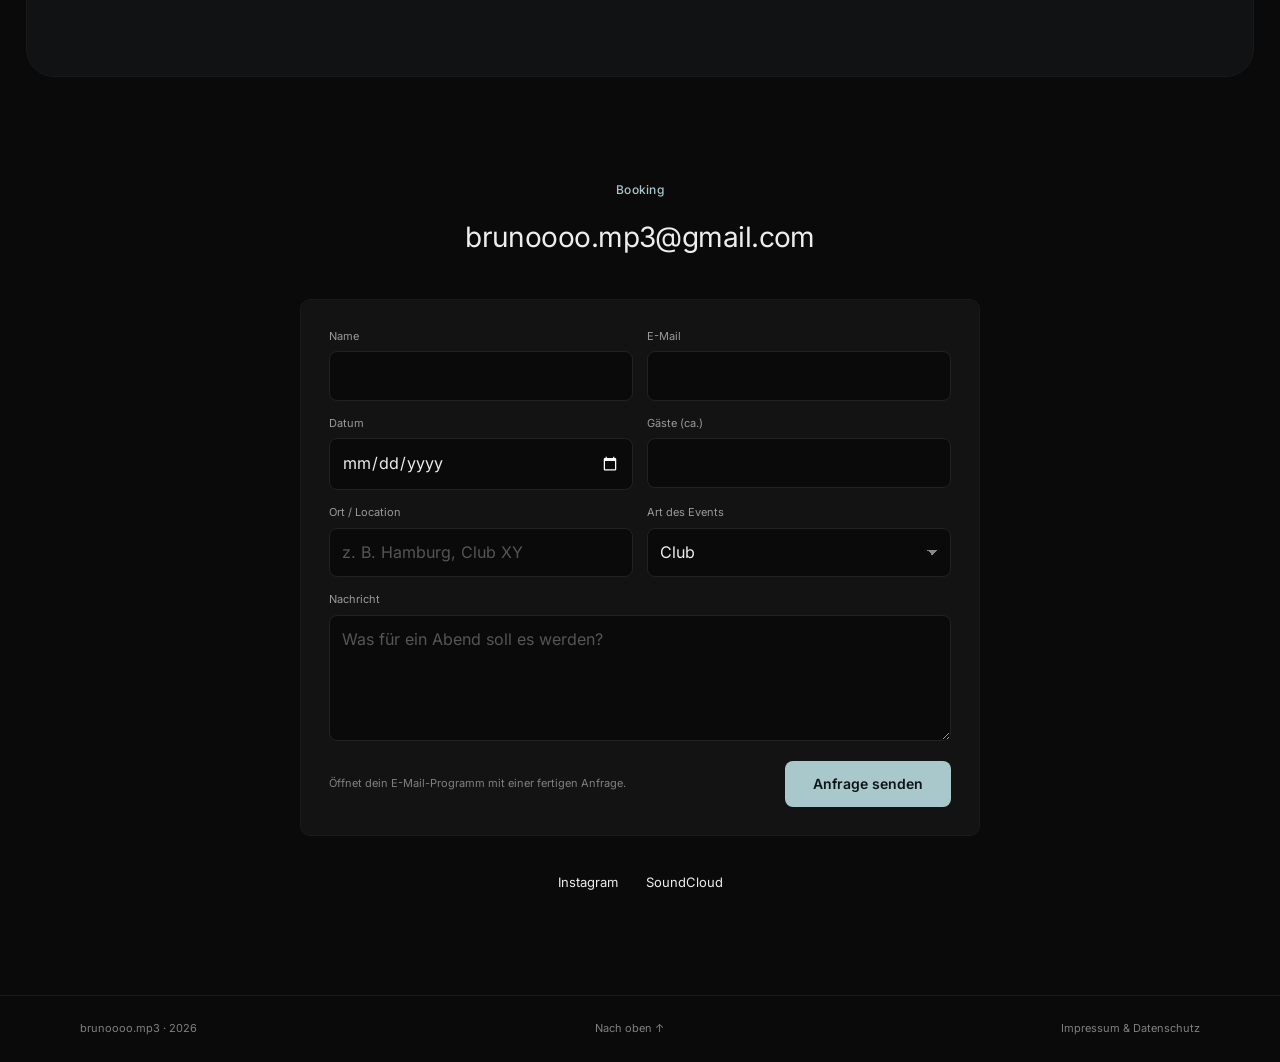
==== commit 6d6a0028: "Lebendiger: Fortschrittsbalken, wippende o's, Lichtschein, Filmkorn, Galerie gleitet; Mixes umbenann" ====
--- a/index.html
+++ b/index.html
@@ -38,6 +38,7 @@
         <a href="#booking">Booking</a>
       </nav>
     </div>
+    <div class="scrollbar" aria-hidden="true"><span class="scrollbar__fill"></span></div>
   </header>
 
   <main>
@@ -47,7 +48,7 @@
         <div class="hero__text">
           <p class="clock" data-clock></p>
           <p class="eyebrow">House &amp; Open Format DJ · Clubs, Bars &amp; Events · Hamburg</p>
-          <h1 class="hero__title">brunoooo<span class="accent">.mp3</span></h1>
+          <h1 class="hero__title">brun<span class="o">o</span><span class="o">o</span><span class="o">o</span><span class="o">o</span><span class="accent">.mp3</span></h1>
 
           <div class="mini-player" data-hero-player>
             <button class="play" type="button" aria-label="Abspielen"><span class="icon-play"></span></button>
--- a/css/style.css
+++ b/css/style.css
@@ -329,7 +329,7 @@
 a.artist__track:hover { color: var(--accent); text-decoration: underline; text-underline-offset: 3px; }
 
 /* ---------- Mixes ---------- */
-.mixes { display: grid; grid-template-columns: repeat(3, minmax(0, 1fr)); gap: 20px; }
+.mixes { display: grid; grid-template-columns: repeat(3, minmax(0, 1fr)); gap: 20px; max-width: 780px; }
 .mix { min-width: 0; }
 .mix__cover { position: relative; aspect-ratio: 1; border-radius: 10px; overflow: hidden; background: #0e0e0e; }
 .mix__cover img { width: 100%; height: 100%; object-fit: cover; transition: transform .8s cubic-bezier(.16, 1, .3, 1); }
@@ -354,7 +354,7 @@
 .mix__soon-badge { position: absolute; left: 12px; top: 12px; display: inline-flex; align-items: center; gap: 7px; padding: 5px 9px; border-radius: 999px; background: #0a0a0acc; font-family: var(--mono); font-size: 10px; color: var(--accent); }
 .mix__soon-badge::before { content: ""; width: 6px; height: 6px; border-radius: 50%; background: var(--accent); animation: pulse 2s infinite; }
 .mix__info { padding-top: 14px; }
-.mix__title { margin: 0; font-size: 18px; font-weight: 400; }
+.mix__title { margin: 0; font-size: 16px; font-weight: 400; }
 .mix__meta { margin: 4px 0 0; font-size: 12px; color: var(--muted); }
 .sc-gate { margin-top: 12px; padding: 12px; border: 1px dashed var(--line); border-radius: 8px; display: flex; flex-wrap: wrap; align-items: center; gap: 10px; }
 .sc-gate__text { margin: 0; font-size: 11px; color: var(--muted); }
@@ -522,7 +522,7 @@
   /* Mixes auf dem Handy: seitlich wischbar */
   .mixes { display: flex; gap: 12px; overflow-x: auto; scroll-snap-type: x mandatory; margin: 0 calc(-1 * var(--gutter)); padding: 0 var(--gutter); scroll-padding-inline: var(--gutter); scrollbar-width: none; }
   .mixes::-webkit-scrollbar { display: none; }
-  .mix { flex: 0 0 72%; scroll-snap-align: start; }
+  .mix { flex: 0 0 58%; scroll-snap-align: start; }
   .mix__play { opacity: 1; transform: none; width: 40px; height: 40px; }
   .modes { grid-template-columns: 1fr; }
   .gigs__list { grid-template-columns: 1fr; }
@@ -574,7 +574,40 @@
 @media (max-width: 760px) {
 }
 
+/* ==========================================================================
+   Lebendigkeit
+   ========================================================================== */
+
+/* Fortschrittsbalken unter der Navigation, wie bei einem Track */
+.scrollbar { position: absolute; left: 0; right: 0; bottom: -1px; height: 2px; pointer-events: none; }
+.scrollbar__fill { display: block; height: 100%; width: 100%; transform-origin: left; transform: scaleX(var(--progress, 0)); background: linear-gradient(90deg, #a8c8cc66, var(--accent)); box-shadow: 0 0 10px #a8c8cc80; }
+
+/* Die vier o's wippen ab und zu wie ein Equalizer */
+.hero__title .o { display: inline-block; animation: o-bounce 5s cubic-bezier(.3, .7, .3, 1) infinite; }
+.hero__title .o:nth-child(2) { animation-delay: .08s; }
+.hero__title .o:nth-child(3) { animation-delay: .16s; }
+.hero__title .o:nth-child(4) { animation-delay: .24s; }
+.hero__title:hover .o { animation-duration: 1.2s; }
+@keyframes o-bounce { 0%, 14%, 100% { transform: none; } 5% { transform: translateY(-.12em); } 9% { transform: translateY(.02em); } }
+
+/* Heller Container: weicher Lichtschein folgt der Maus */
+.section--panel { position: relative; overflow: hidden; }
+.section--panel::after {
+  content: ""; position: absolute; inset: 0; z-index: 0; pointer-events: none; opacity: 0; transition: opacity .5s ease;
+  background: radial-gradient(500px circle at var(--mx, 50%) var(--my, 50%), #a8c8cc14, transparent 60%);
+}
+.section--panel.is-lit::after { opacity: 1; }
+.section--panel > * { position: relative; z-index: 1; }
+
+/* Ganz feines Filmkorn über der Seite, für einen analogen Look */
+.grain { position: fixed; inset: -50%; z-index: 70; pointer-events: none; opacity: .045;
+  background-image: url("data:image/svg+xml,%3Csvg xmlns='http://www.w3.org/2000/svg' width='200' height='200'%3E%3Cfilter id='g'%3E%3CfeTurbulence type='fractalNoise' baseFrequency='.9' numOctaves='2' stitchTiles='stitch'/%3E%3C/filter%3E%3Crect width='100%25' height='100%25' filter='url(%23g)'/%3E%3C/svg%3E");
+  animation: grain 1s steps(6) infinite;
+}
+@keyframes grain { 0% { transform: translate(0, 0); } 20% { transform: translate(-3%, 2%); } 40% { transform: translate(2%, -3%); } 60% { transform: translate(-2%, -1%); } 80% { transform: translate(3%, 3%); } 100% { transform: translate(0, 0); } }
+
 @media (prefers-reduced-motion: reduce) {
+  .grain { display: none; }
   .camper.is-driving { animation: none; transform: translateX(16px); }
   html { scroll-behavior: auto; }
   *, *::before, *::after { animation-duration: .001ms !important; animation-iteration-count: 1 !important; transition-duration: .001ms !important; }
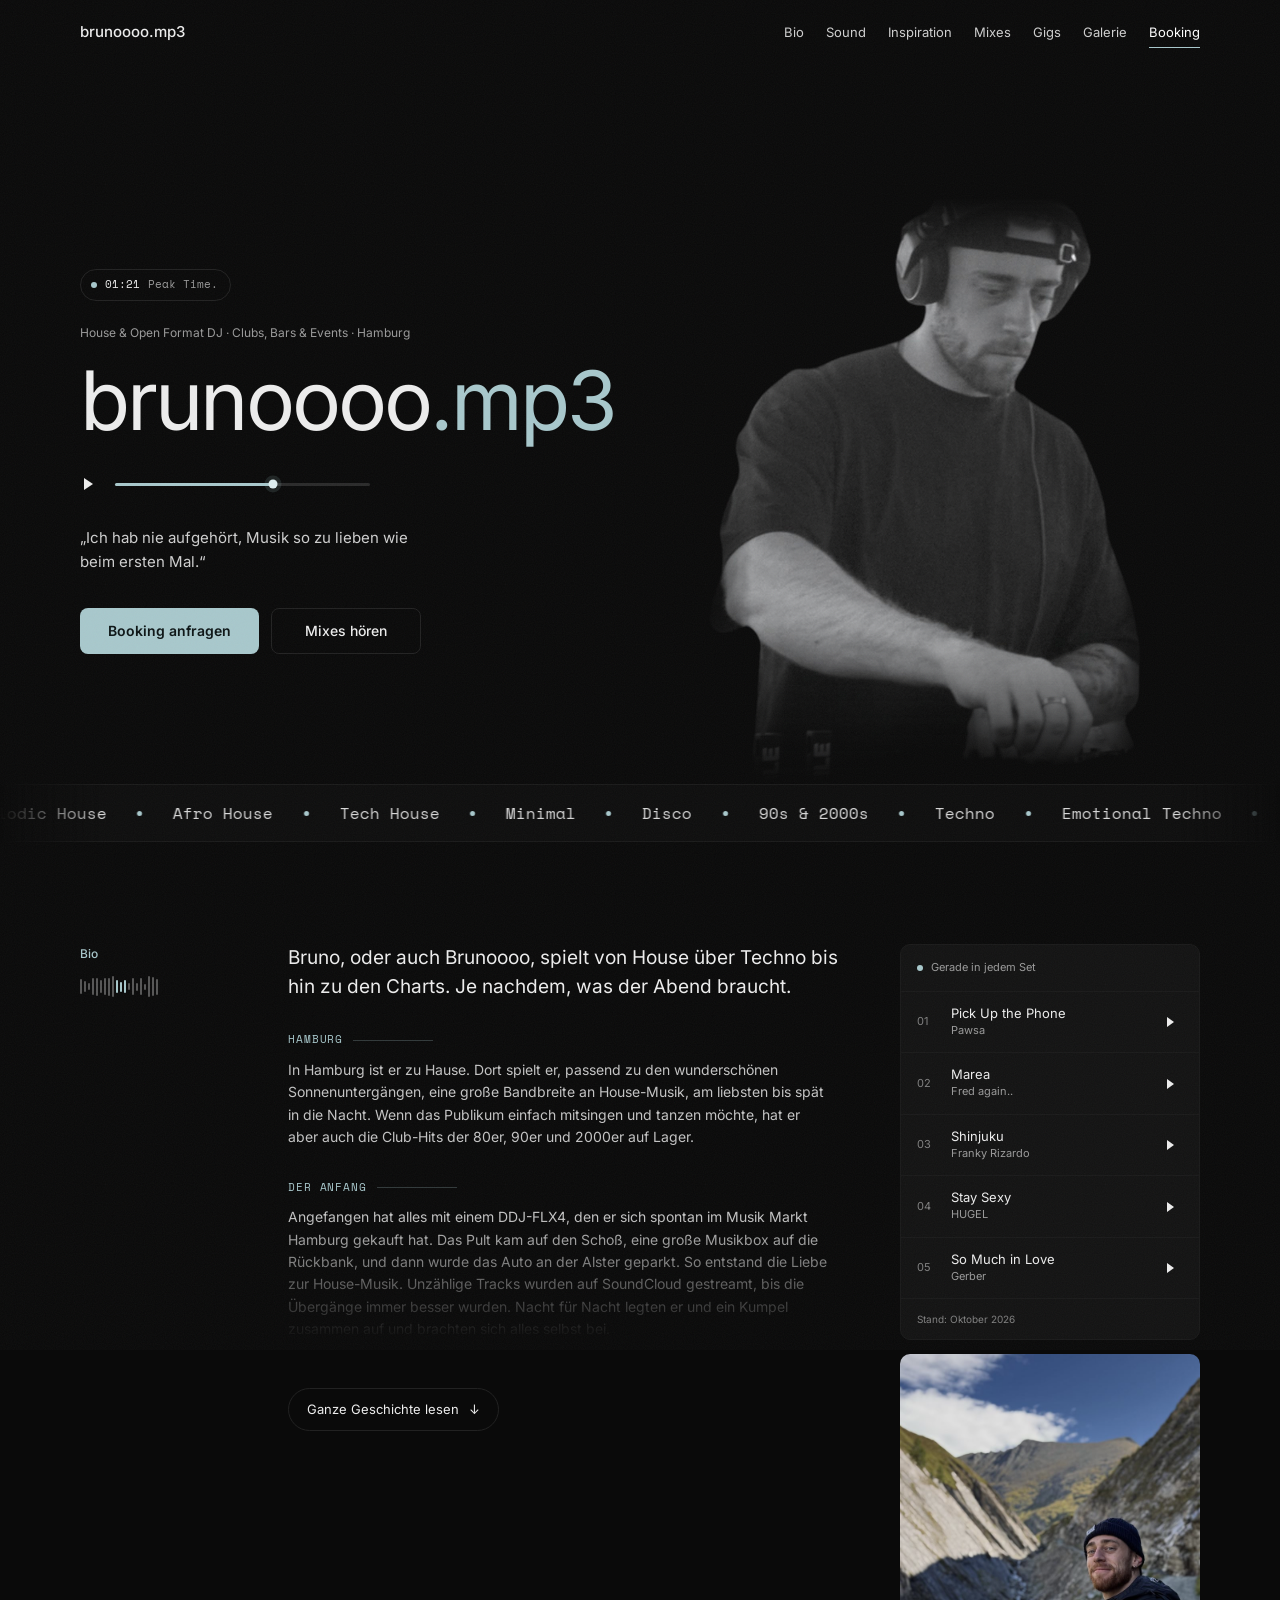
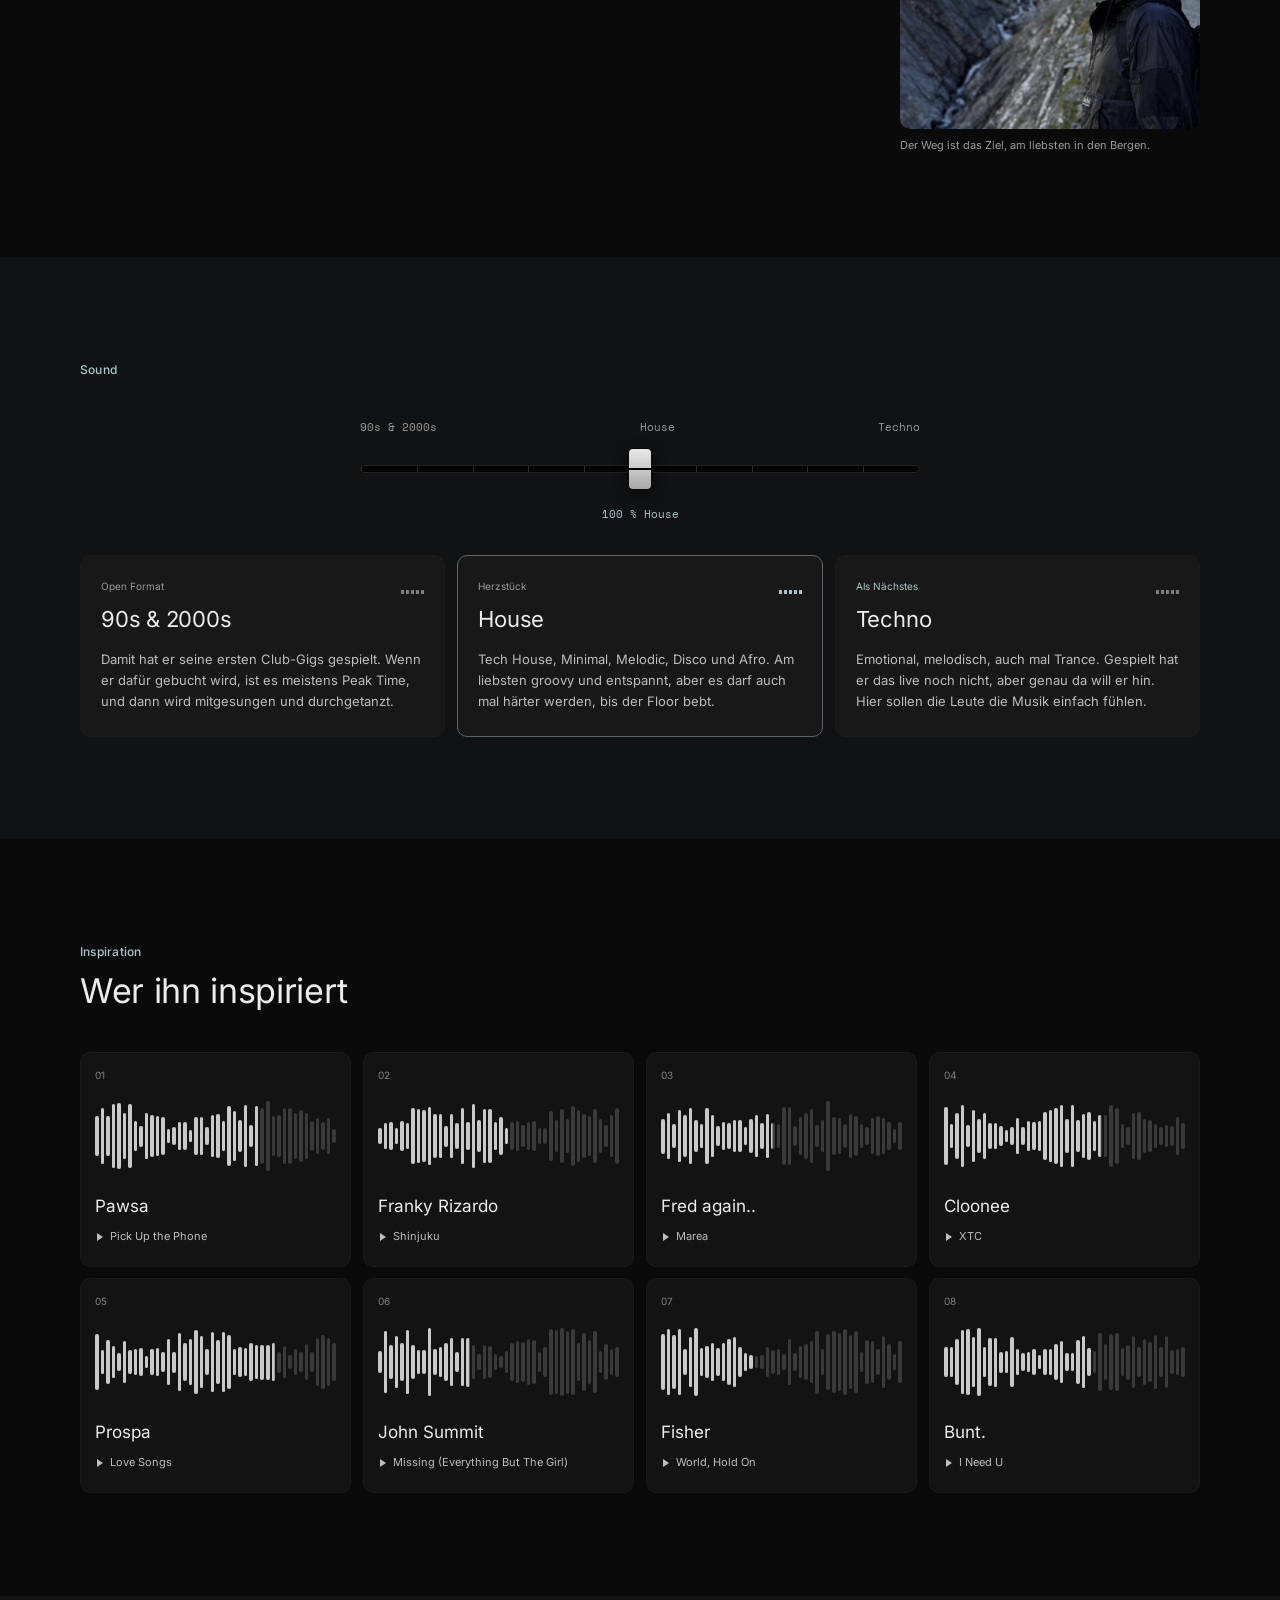
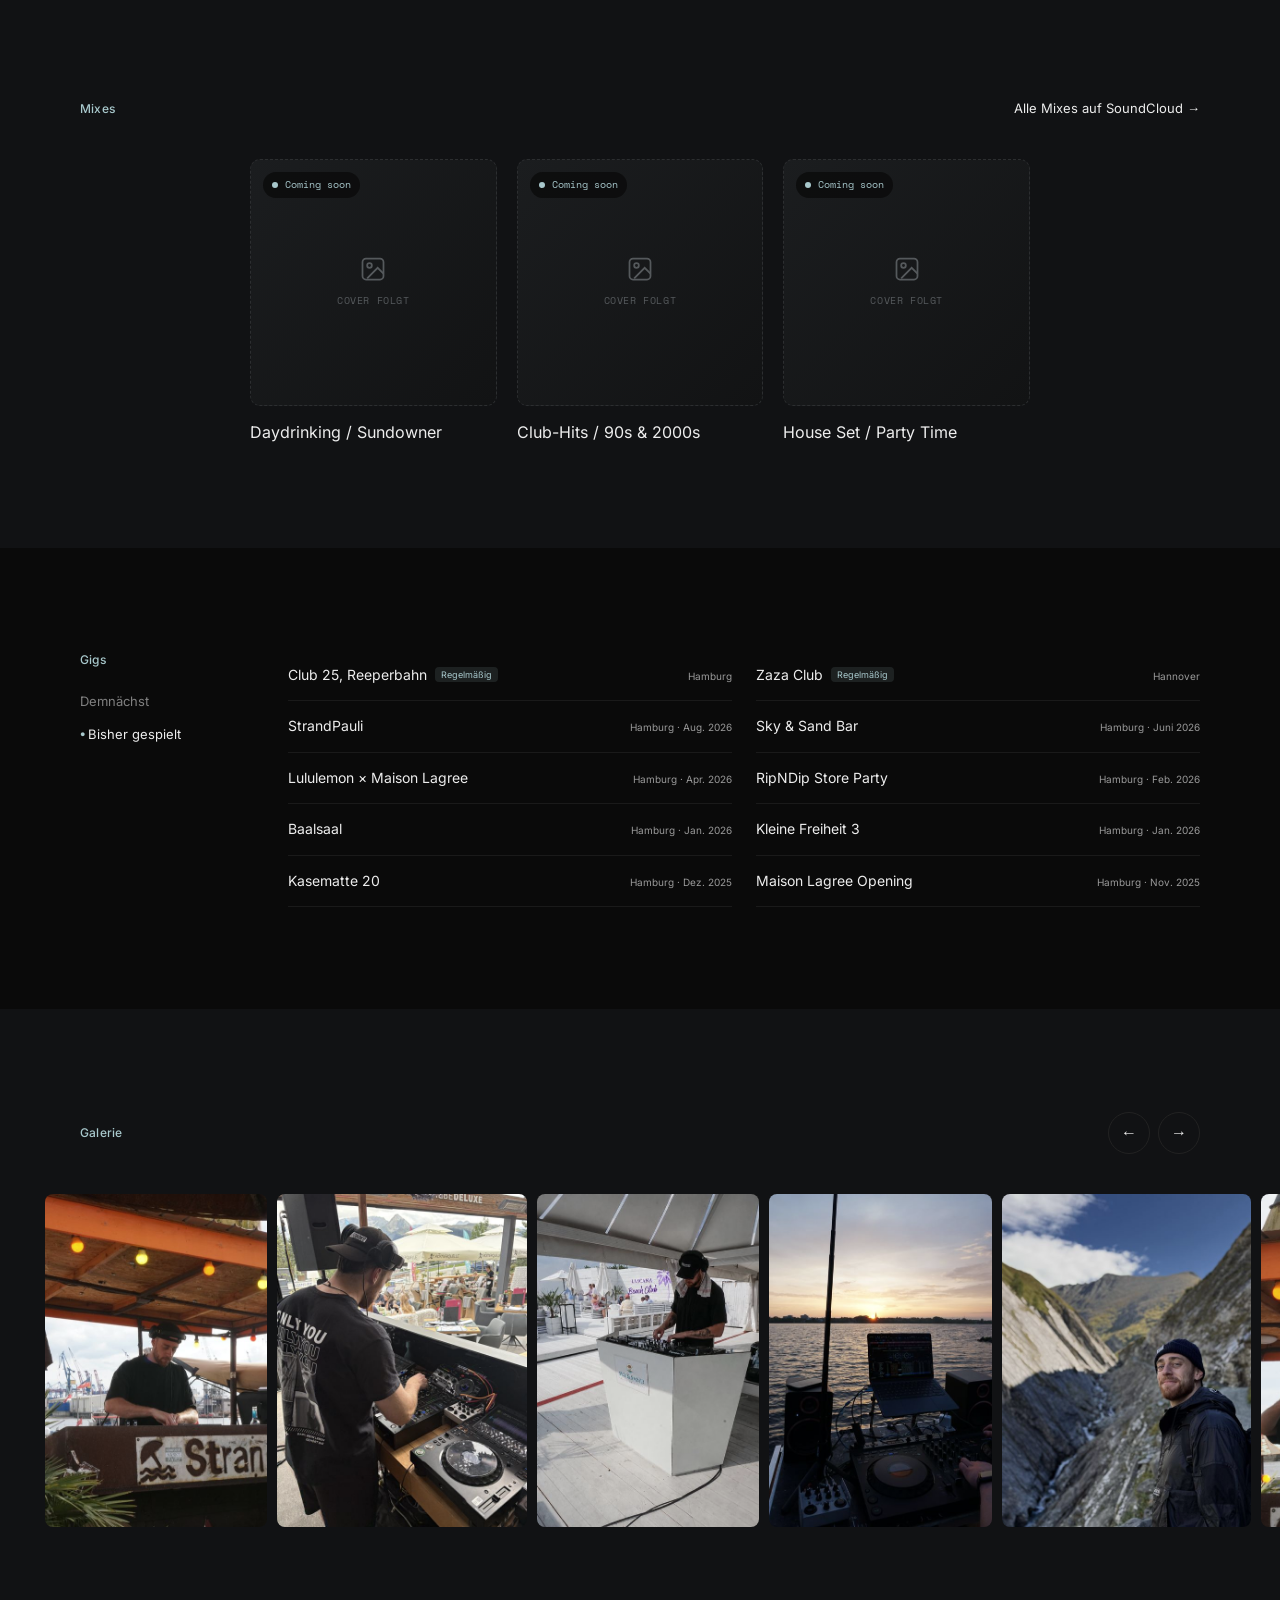
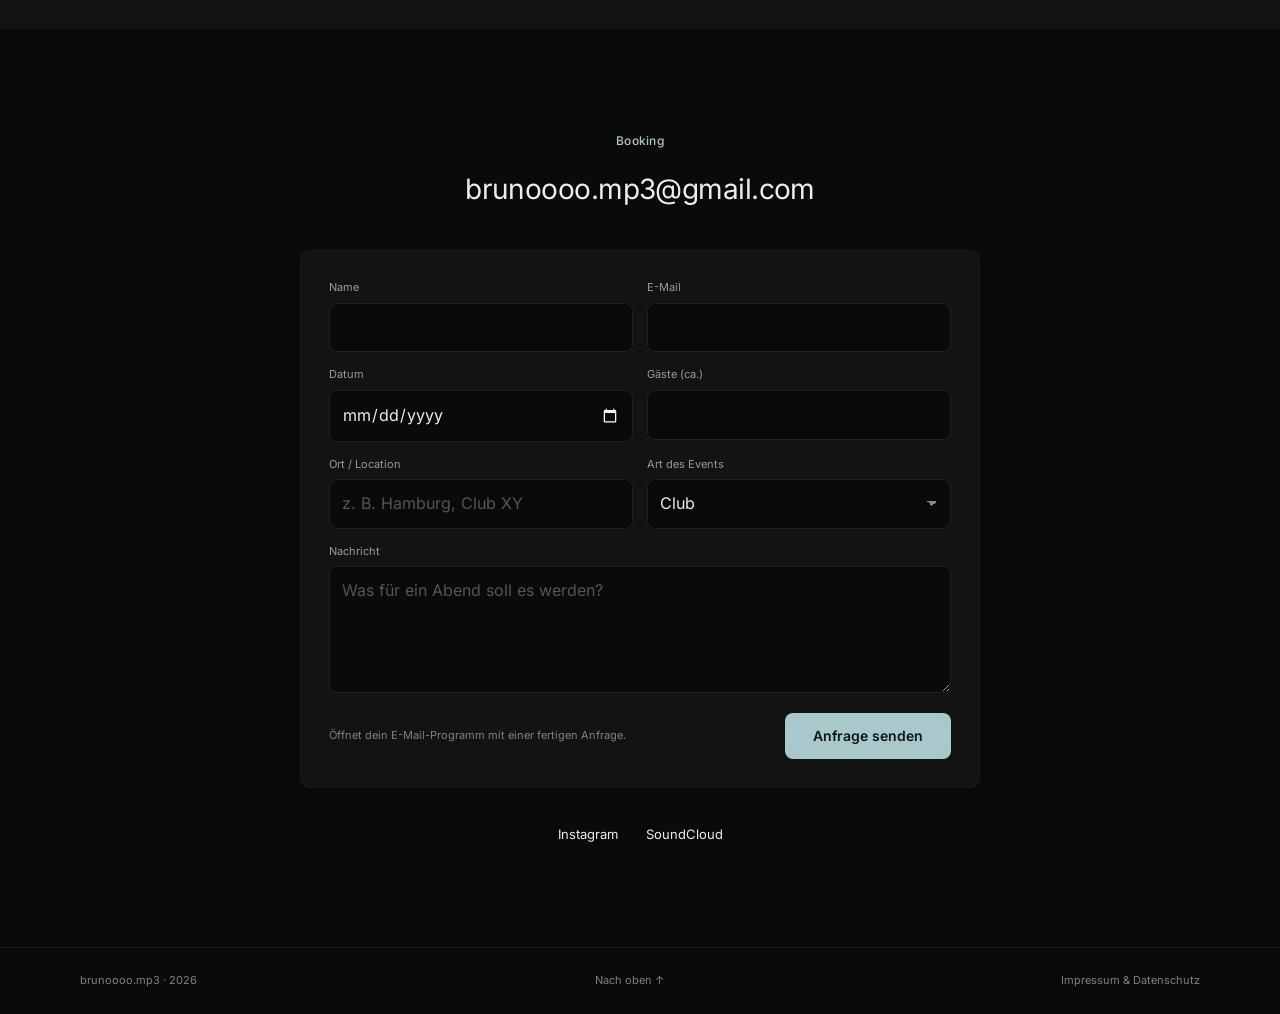
==== commit fdf00282: "Hero-Name: Wipp-Effekt entfernt, immer in einer Zeile [skip netlify] Co-Authored-By: Claude Opus 5.5" ====
--- a/index.html
+++ b/index.html
@@ -48,7 +48,7 @@
         <div class="hero__text">
           <p class="clock" data-clock></p>
           <p class="eyebrow">House &amp; Open Format DJ · Clubs, Bars &amp; Events · Hamburg</p>
-          <h1 class="hero__title">brun<span class="o">o</span><span class="o">o</span><span class="o">o</span><span class="o">o</span><span class="accent">.mp3</span></h1>
+          <h1 class="hero__title">brunoooo<span class="accent">.mp3</span></h1>
 
           <div class="mini-player" data-hero-player>
             <button class="play" type="button" aria-label="Abspielen"><span class="icon-play"></span></button>
--- a/css/style.css
+++ b/css/style.css
@@ -118,7 +118,7 @@
 .hero { position: relative; padding-top: var(--nav-h); overflow: hidden; }
 .hero__inner { display: grid; grid-template-columns: 1.05fr 1fr; align-items: end; min-height: min(720px, 88vh); }
 .hero__text { padding: 60px 0 130px; position: relative; z-index: 2; }
-.hero__title { margin: 0; font-size: clamp(48px, 7.4vw, 88px); font-weight: 400; line-height: 1; letter-spacing: -.035em; }
+.hero__title { margin: 0; white-space: nowrap; font-size: clamp(48px, 6.4vw, 88px); font-weight: 400; line-height: 1; letter-spacing: -.035em; }
 .hero__quote { margin: 26px 0 34px; color: #cfcfcf; font-size: 15px; max-width: 38ch; }
 .hero__cta { display: flex; flex-wrap: wrap; gap: 12px; }
 .hero__cta .btn { min-width: 150px; }
@@ -165,10 +165,7 @@
   background: linear-gradient(to right, transparent, var(--line), transparent);
 }
 /* Hellere Container für einzelne Abschnitte */
-.section--panel {
-  margin-inline: clamp(8px, 2vw, 28px); border-radius: 28px;
-  background: var(--panel); border: 1px solid var(--line-soft);
-}
+.section--panel { background: var(--panel); }
 .section--panel::before, .section--panel + .section::before { display: none; }
 .section--panel .card { background: var(--card-2); }
 .section__head { display: flex; justify-content: space-between; align-items: flex-end; gap: 32px; margin-bottom: 40px; }
@@ -329,12 +326,14 @@
 a.artist__track:hover { color: var(--accent); text-decoration: underline; text-underline-offset: 3px; }
 
 /* ---------- Mixes ---------- */
-.mixes { display: grid; grid-template-columns: repeat(3, minmax(0, 1fr)); gap: 20px; max-width: 780px; }
+.mixes { display: grid; grid-template-columns: repeat(3, minmax(0, 1fr)); gap: 20px; max-width: 780px; margin-inline: auto; }
 .mix { min-width: 0; }
 .mix__cover { position: relative; aspect-ratio: 1; border-radius: 10px; overflow: hidden; background: #0e0e0e; }
 .mix__cover img { width: 100%; height: 100%; object-fit: cover; transition: transform .8s cubic-bezier(.16, 1, .3, 1); }
 .mix:hover .mix__cover img { transform: scale(1.04); }
-.mix__cover--empty { display: grid; place-items: center; background: radial-gradient(circle at 30% 25%, #a8c8cc1f, transparent 60%), #0e0e0e; }
+.mix__cover--empty { display: grid; place-items: center; background: linear-gradient(135deg, #1b1d1f, #121314); border: 1px dashed #2c2e30; }
+.mix__ph { display: flex; flex-direction: column; align-items: center; gap: 10px; color: #55595c; }
+.mix__ph-text { font-family: var(--mono); font-size: 10px; letter-spacing: .06em; text-transform: uppercase; }
 .vinyl {
   width: 62%; aspect-ratio: 1; border-radius: 50%;
   background: repeating-radial-gradient(circle, #0b0b0b 0 2px, #151515 2px 3px);
@@ -355,7 +354,6 @@
 .mix__soon-badge::before { content: ""; width: 6px; height: 6px; border-radius: 50%; background: var(--accent); animation: pulse 2s infinite; }
 .mix__info { padding-top: 14px; }
 .mix__title { margin: 0; font-size: 16px; font-weight: 400; }
-.mix__meta { margin: 4px 0 0; font-size: 12px; color: var(--muted); }
 .sc-gate { margin-top: 12px; padding: 12px; border: 1px dashed var(--line); border-radius: 8px; display: flex; flex-wrap: wrap; align-items: center; gap: 10px; }
 .sc-gate__text { margin: 0; font-size: 11px; color: var(--muted); }
 .mix iframe { width: 100%; height: 166px; border: 0; border-radius: 6px; margin-top: 12px; }
@@ -502,7 +500,7 @@
   .hero__photo { order: -1; height: auto; margin: 8px calc(-1 * var(--gutter)) 0; }
   .hero__photo img { max-width: 420px; width: 84%; max-height: 56vh; }
   .hero__text { padding: 0 0 48px; margin-top: -36px; }
-  .hero__title { font-size: clamp(44px, 14vw, 64px); }
+  .hero__title { font-size: clamp(36px, 12.5vw, 64px); }
   .hero__cta .btn { flex: 1 1 140px; }
   .mini-player { max-width: none; }
 
@@ -582,14 +580,6 @@
 .scrollbar { position: absolute; left: 0; right: 0; bottom: -1px; height: 2px; pointer-events: none; }
 .scrollbar__fill { display: block; height: 100%; width: 100%; transform-origin: left; transform: scaleX(var(--progress, 0)); background: linear-gradient(90deg, #a8c8cc66, var(--accent)); box-shadow: 0 0 10px #a8c8cc80; }
 
-/* Die vier o's wippen ab und zu wie ein Equalizer */
-.hero__title .o { display: inline-block; animation: o-bounce 5s cubic-bezier(.3, .7, .3, 1) infinite; }
-.hero__title .o:nth-child(2) { animation-delay: .08s; }
-.hero__title .o:nth-child(3) { animation-delay: .16s; }
-.hero__title .o:nth-child(4) { animation-delay: .24s; }
-.hero__title:hover .o { animation-duration: 1.2s; }
-@keyframes o-bounce { 0%, 14%, 100% { transform: none; } 5% { transform: translateY(-.12em); } 9% { transform: translateY(.02em); } }
-
 /* Heller Container: weicher Lichtschein folgt der Maus */
 .section--panel { position: relative; overflow: hidden; }
 .section--panel::after {
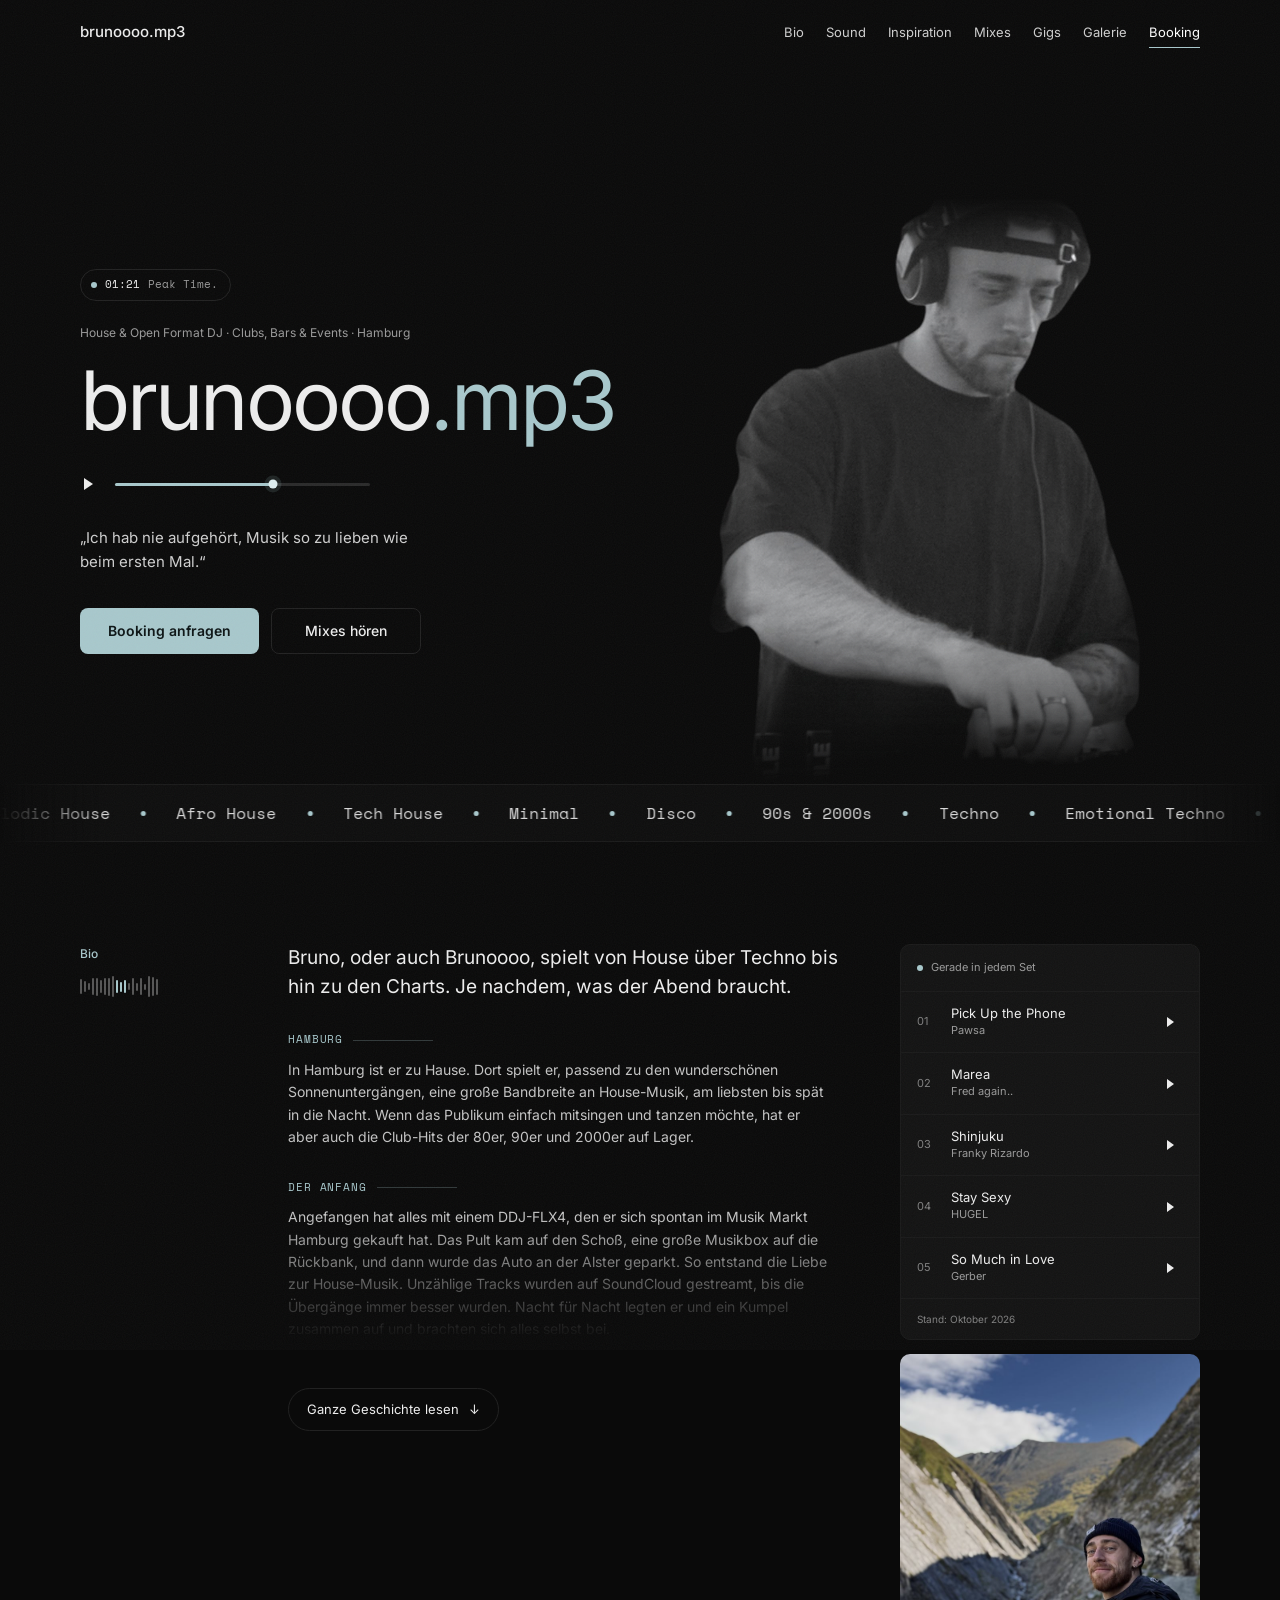
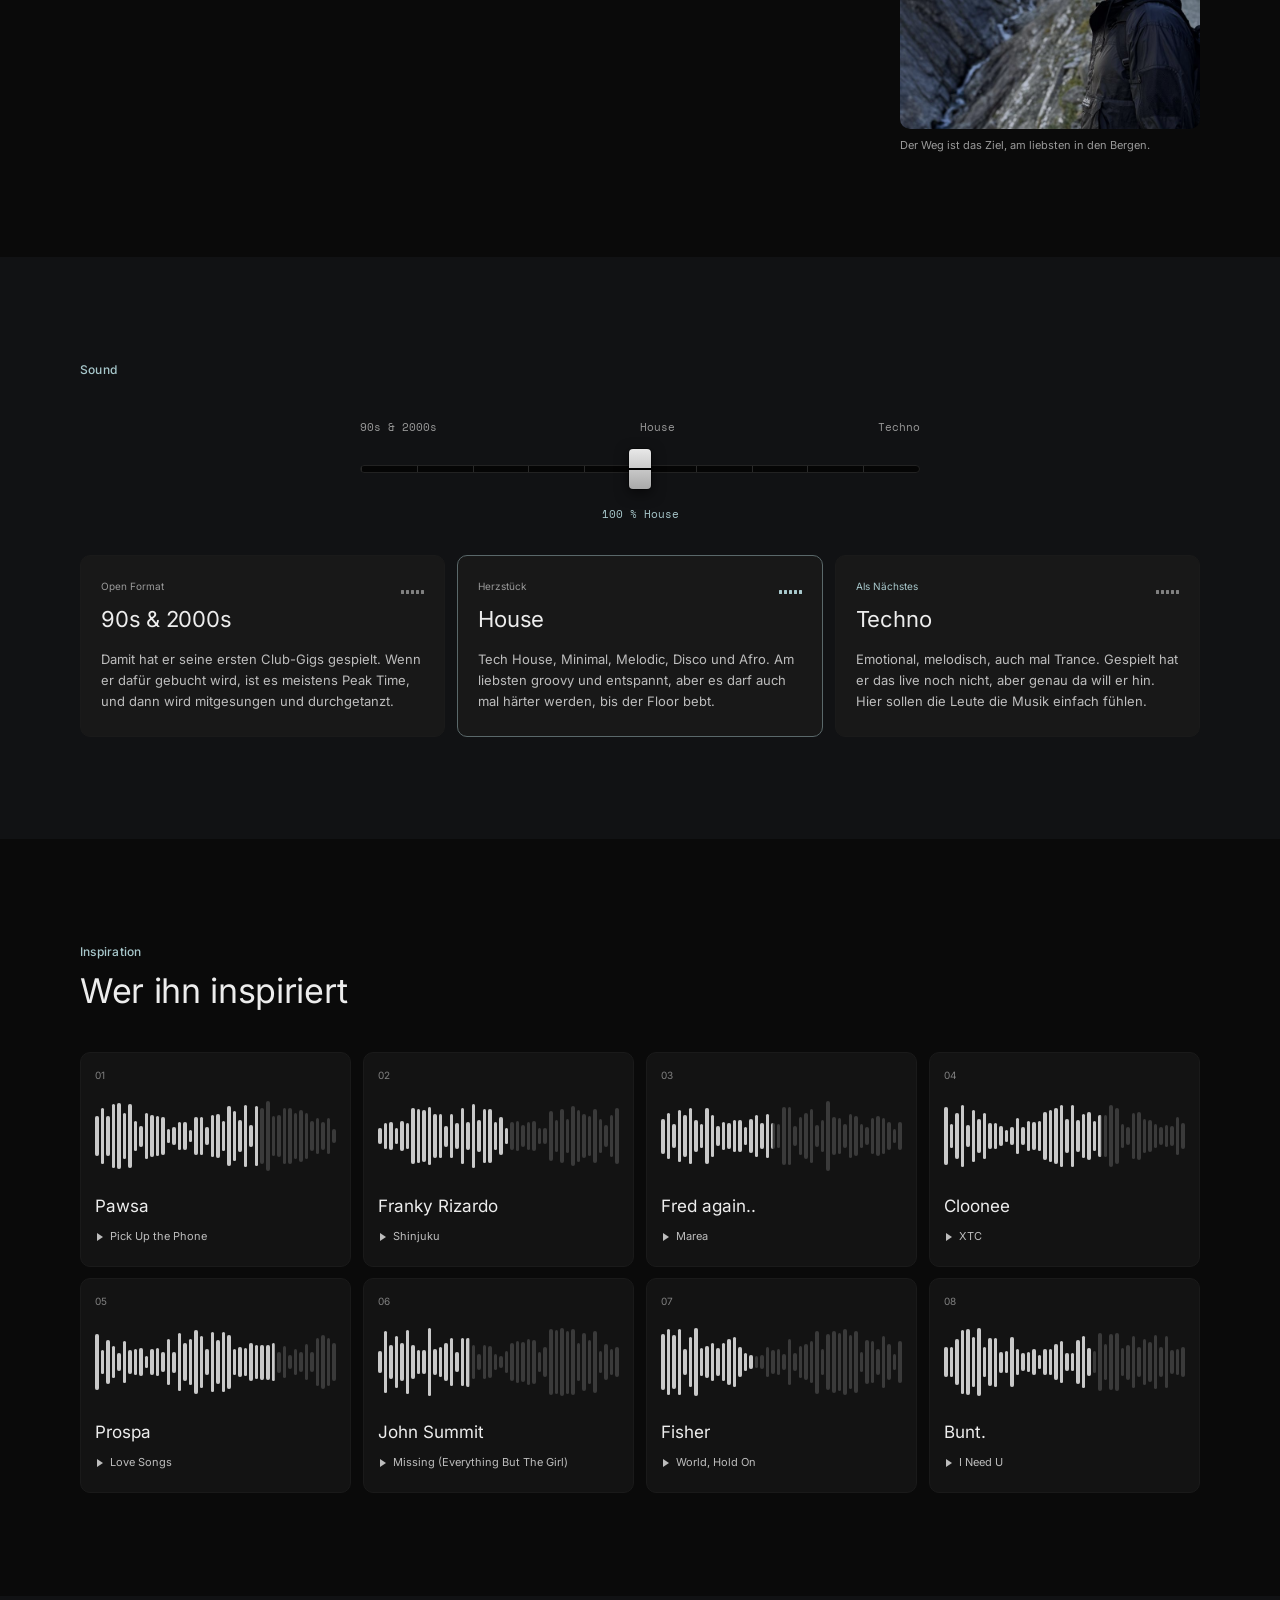
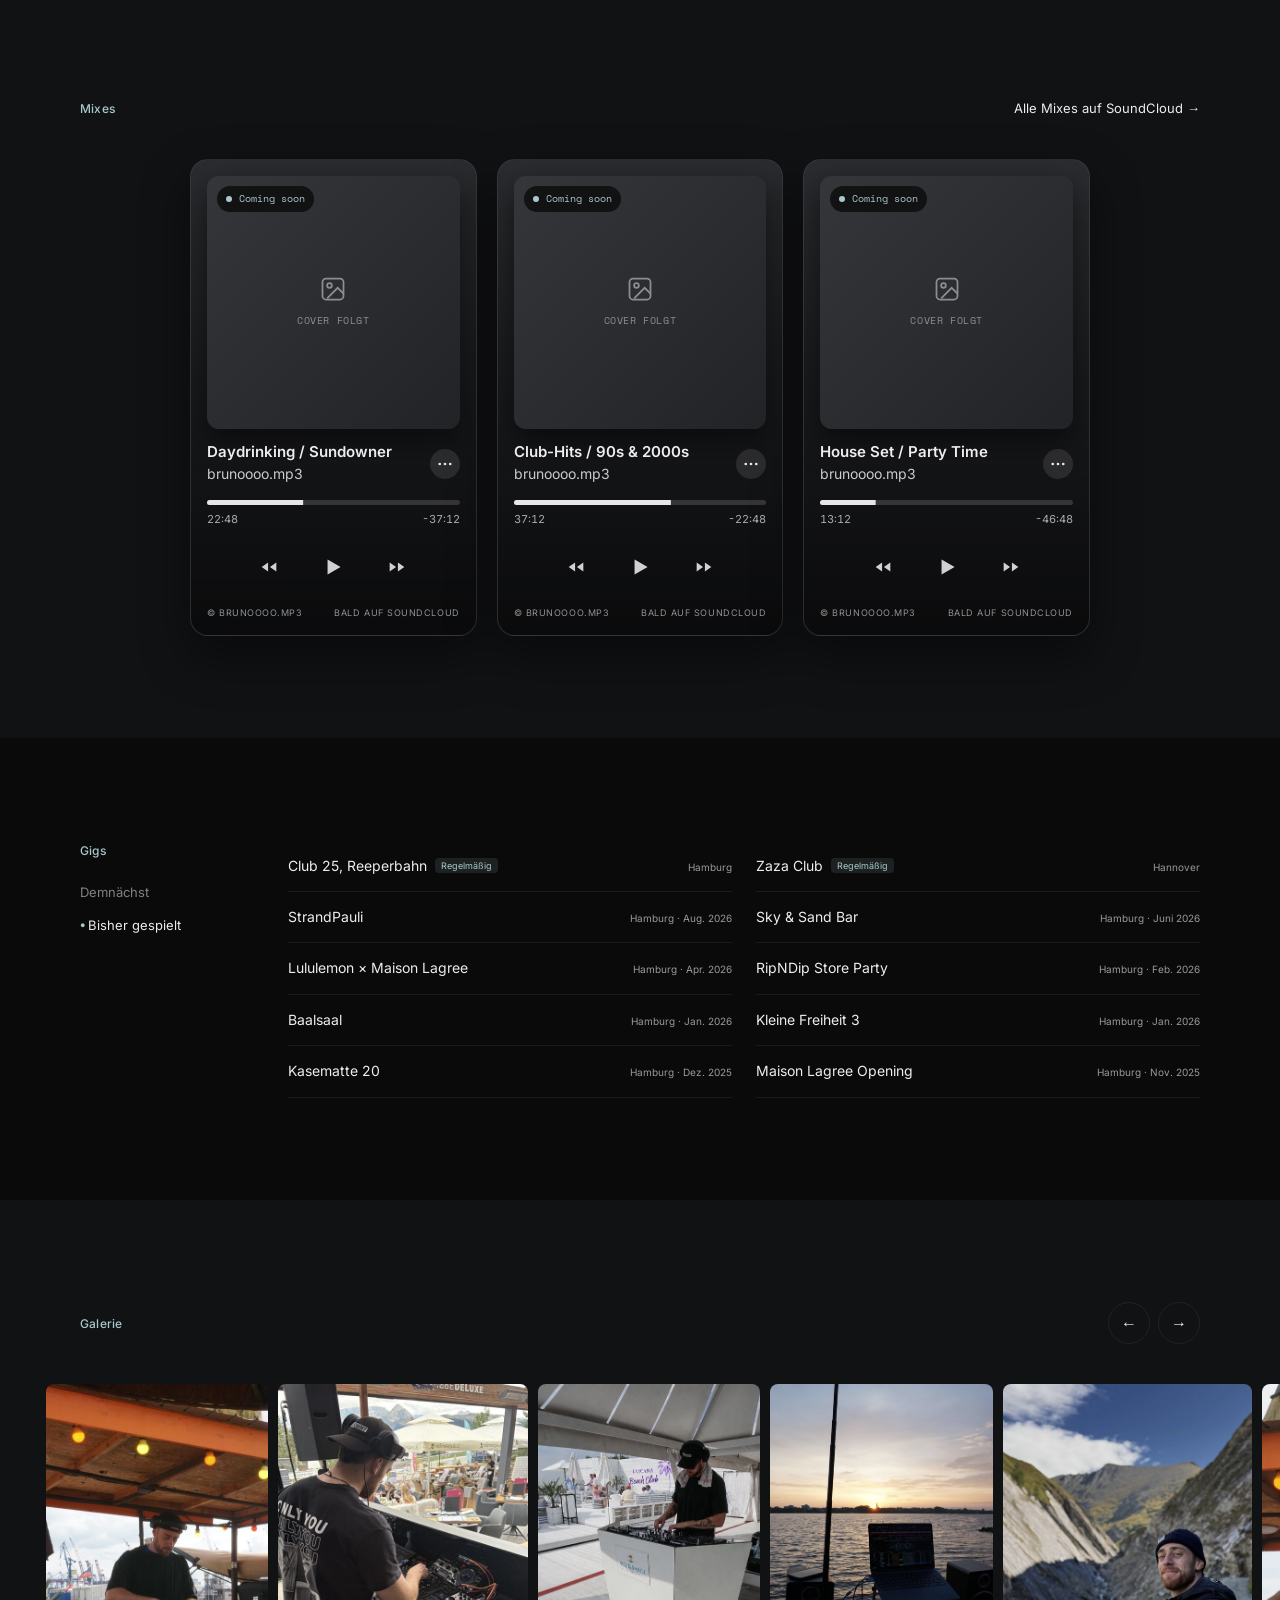
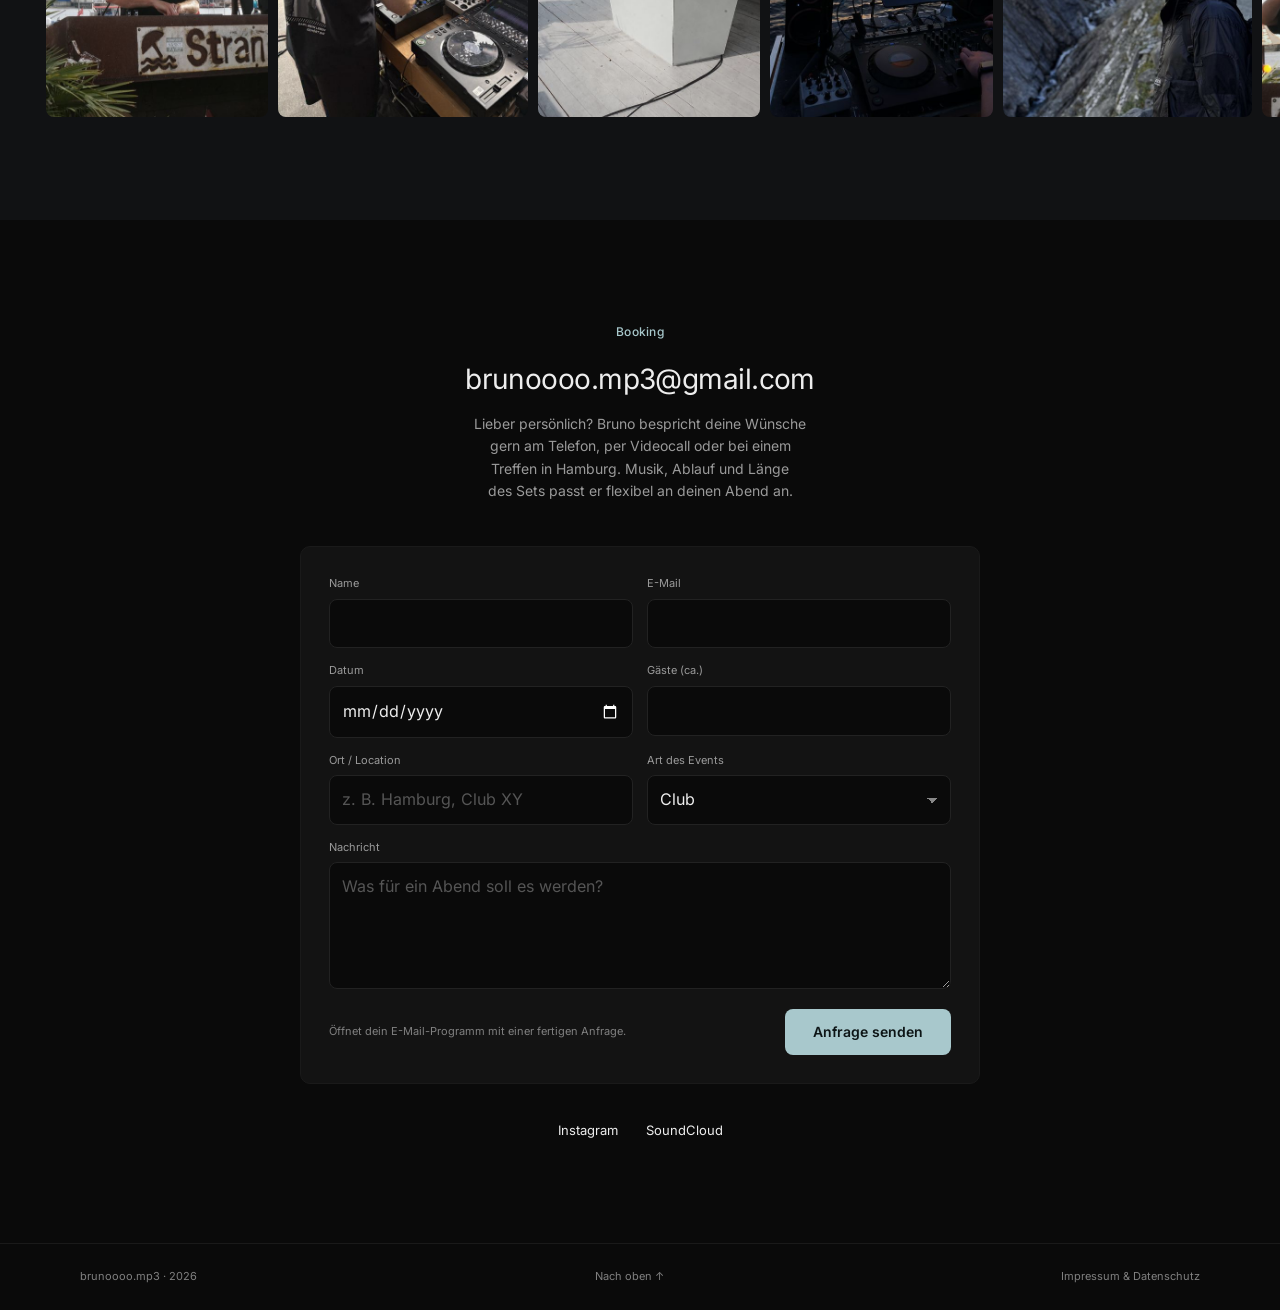
==== commit 044d1a53: "Mixes als „Jetzt läuft“-Player-Karten, Booking-Hinweis auf persönliches Gespräch [skip netlify] Co-A" ====
--- a/index.html
+++ b/index.html
@@ -265,6 +265,7 @@
         <div class="booking__mailrow reveal">
           <a class="booking__mail" data-link="email" href="#">brunoooo.mp3@gmail.com</a>
         </div>
+        <p class="booking__note reveal">Lieber persönlich? Bruno bespricht deine Wünsche gern am Telefon, per Videocall oder bei einem Treffen in Hamburg. Musik, Ablauf und Länge des Sets passt er flexibel an deinen Abend an.</p>
 
         <form class="card form reveal" data-booking-form novalidate>
           <div class="form__grid">
--- a/css/style.css
+++ b/css/style.css
@@ -326,34 +326,41 @@
 a.artist__track:hover { color: var(--accent); text-decoration: underline; text-underline-offset: 3px; }
 
 /* ---------- Mixes ---------- */
-.mixes { display: grid; grid-template-columns: repeat(3, minmax(0, 1fr)); gap: 20px; max-width: 780px; margin-inline: auto; }
-.mix { min-width: 0; }
-.mix__cover { position: relative; aspect-ratio: 1; border-radius: 10px; overflow: hidden; background: #0e0e0e; }
-.mix__cover img { width: 100%; height: 100%; object-fit: cover; transition: transform .8s cubic-bezier(.16, 1, .3, 1); }
-.mix:hover .mix__cover img { transform: scale(1.04); }
-.mix__cover--empty { display: grid; place-items: center; background: linear-gradient(135deg, #1b1d1f, #121314); border: 1px dashed #2c2e30; }
-.mix__ph { display: flex; flex-direction: column; align-items: center; gap: 10px; color: #55595c; }
+.mixes { display: grid; grid-template-columns: repeat(3, minmax(0, 1fr)); gap: 20px; max-width: 900px; margin-inline: auto; }
+/* „Jetzt läuft“-Karte, angelehnt an einen Musik-Player */
+.mix {
+  position: relative; min-width: 0; overflow: hidden; display: flex; flex-direction: column; gap: 14px;
+  padding: 16px 16px 14px; border-radius: 18px;
+  background: linear-gradient(180deg, #2a2c2f, #1e1f22); border: 1px solid #ffffff0f;
+  box-shadow: 0 20px 50px #0007;
+}
+/* Mit echtem Cover: verschwommenes Cover als Hintergrund, wie bei Apple Music */
+.mix::before { content: ""; position: absolute; inset: -30px; z-index: 0; background: var(--cover, none) center / cover; filter: blur(40px) saturate(1.2); opacity: .55; }
+.mix::after { content: ""; position: absolute; inset: 0; z-index: 0; background: linear-gradient(180deg, #0000, #000a); }
+.mix > * { position: relative; z-index: 1; }
+.mix__cover { position: relative; aspect-ratio: 1; border-radius: 12px; overflow: hidden; background: #111; box-shadow: 0 12px 30px #0008; transition: transform .6s cubic-bezier(.16, 1, .3, 1); }
+.mix:hover .mix__cover { transform: scale(1.02); }
+.mix__cover img { width: 100%; height: 100%; object-fit: cover; }
+.mix__cover--empty { display: grid; place-items: center; background: linear-gradient(135deg, #34363a, #222326); }
+.mix__ph { display: flex; flex-direction: column; align-items: center; gap: 10px; color: #8a8e93; }
 .mix__ph-text { font-family: var(--mono); font-size: 10px; letter-spacing: .06em; text-transform: uppercase; }
-.vinyl {
-  width: 62%; aspect-ratio: 1; border-radius: 50%;
-  background: repeating-radial-gradient(circle, #0b0b0b 0 2px, #151515 2px 3px);
-  display: grid; place-items: center; box-shadow: 0 10px 30px #000a;
-  animation: spin 4s linear infinite paused;
-}
-.vinyl::after { content: ""; width: 34%; height: 34%; border-radius: 50%; background: radial-gradient(circle, #0d1516 0 6%, var(--accent) 8%); }
-.mix:hover .vinyl { animation-play-state: running; }
-@keyframes spin { to { transform: rotate(360deg); } }
-.mix__play {
-  position: absolute; right: 14px; bottom: 14px; display: grid; place-items: center; width: 48px; height: 48px; border-radius: 50%;
-  background: var(--accent); color: var(--accent-ink); opacity: 0; transform: translateY(8px);
-  transition: opacity .35s ease, transform .35s cubic-bezier(.16, 1, .3, 1);
-}
-.mix__play .icon-play { margin-left: 3px; }
-.mix:hover .mix__play { opacity: 1; transform: none; }
-.mix__soon-badge { position: absolute; left: 12px; top: 12px; display: inline-flex; align-items: center; gap: 7px; padding: 5px 9px; border-radius: 999px; background: #0a0a0acc; font-family: var(--mono); font-size: 10px; color: var(--accent); }
+.mix__soon-badge { position: absolute; left: 10px; top: 10px; display: inline-flex; align-items: center; gap: 7px; padding: 5px 9px; border-radius: 999px; background: #0a0a0acc; font-family: var(--mono); font-size: 10px; color: var(--accent); }
 .mix__soon-badge::before { content: ""; width: 6px; height: 6px; border-radius: 50%; background: var(--accent); animation: pulse 2s infinite; }
-.mix__info { padding-top: 14px; }
-.mix__title { margin: 0; font-size: 16px; font-weight: 400; }
+.mix__head { display: flex; align-items: center; justify-content: space-between; gap: 10px; }
+.mix__titles { min-width: 0; }
+.mix__title { margin: 0; font-size: 15px; font-weight: 600; line-height: 1.25; }
+.mix__artist { margin: 2px 0 0; font-size: 14px; color: #c9cbce; }
+.mix__more { flex: none; display: grid; place-items: center; width: 30px; height: 30px; border-radius: 50%; background: #ffffff1a; color: #e6e6e6; }
+.mix__progress { display: flex; flex-direction: column; gap: 6px; }
+.mix__bar { height: 5px; border-radius: 3px; background: #ffffff26; overflow: hidden; }
+.mix__fill { display: block; height: 100%; background: #e6e6e6; transform-origin: left; transform: scaleX(0); transition: background-color .3s ease; }
+.mix.is-playing .mix__fill { background: var(--accent); }
+.mix__times { display: flex; justify-content: space-between; font-size: 11px; color: #a9acb0; font-variant-numeric: tabular-nums; }
+.mix__controls { display: flex; align-items: center; justify-content: center; gap: 30px; color: #e6e6e6; padding: 2px 0; }
+.mix__ctrl { display: grid; place-items: center; opacity: .9; }
+.mix__ctrl--play { width: 46px; height: 46px; border-radius: 50%; transition: background-color .3s ease, color .3s ease; }
+.mix.is-playing .mix__ctrl--play { background: var(--accent); color: var(--accent-ink); }
+.mix__foot { display: flex; justify-content: space-between; gap: 10px; font-size: 9px; letter-spacing: .06em; text-transform: uppercase; color: #8f9296; }
 .sc-gate { margin-top: 12px; padding: 12px; border: 1px dashed var(--line); border-radius: 8px; display: flex; flex-wrap: wrap; align-items: center; gap: 10px; }
 .sc-gate__text { margin: 0; font-size: 11px; color: var(--muted); }
 .mix iframe { width: 100%; height: 166px; border: 0; border-radius: 6px; margin-top: 12px; }
@@ -423,6 +430,7 @@
   transition: background-size .35s ease, color .2s ease;
 }
 .booking__mail:hover { color: var(--accent); background-size: 100% 1px; }
+.booking__note { margin: 16px 0 0; max-width: 46ch; color: var(--muted); font-size: 14px; text-wrap: balance; }
 .booking__mailrow { display: flex; flex-wrap: wrap; align-items: center; justify-content: center; gap: 10px 16px; margin-top: 22px; }
 .booking__mailrow .booking__mail { margin-top: 0; }
 
@@ -520,8 +528,7 @@
   /* Mixes auf dem Handy: seitlich wischbar */
   .mixes { display: flex; gap: 12px; overflow-x: auto; scroll-snap-type: x mandatory; margin: 0 calc(-1 * var(--gutter)); padding: 0 var(--gutter); scroll-padding-inline: var(--gutter); scrollbar-width: none; }
   .mixes::-webkit-scrollbar { display: none; }
-  .mix { flex: 0 0 58%; scroll-snap-align: start; }
-  .mix__play { opacity: 1; transform: none; width: 40px; height: 40px; }
+  .mix { flex: 0 0 74%; scroll-snap-align: start; }
   .modes { grid-template-columns: 1fr; }
   .gigs__list { grid-template-columns: 1fr; }
   .fader { margin-bottom: 22px; }
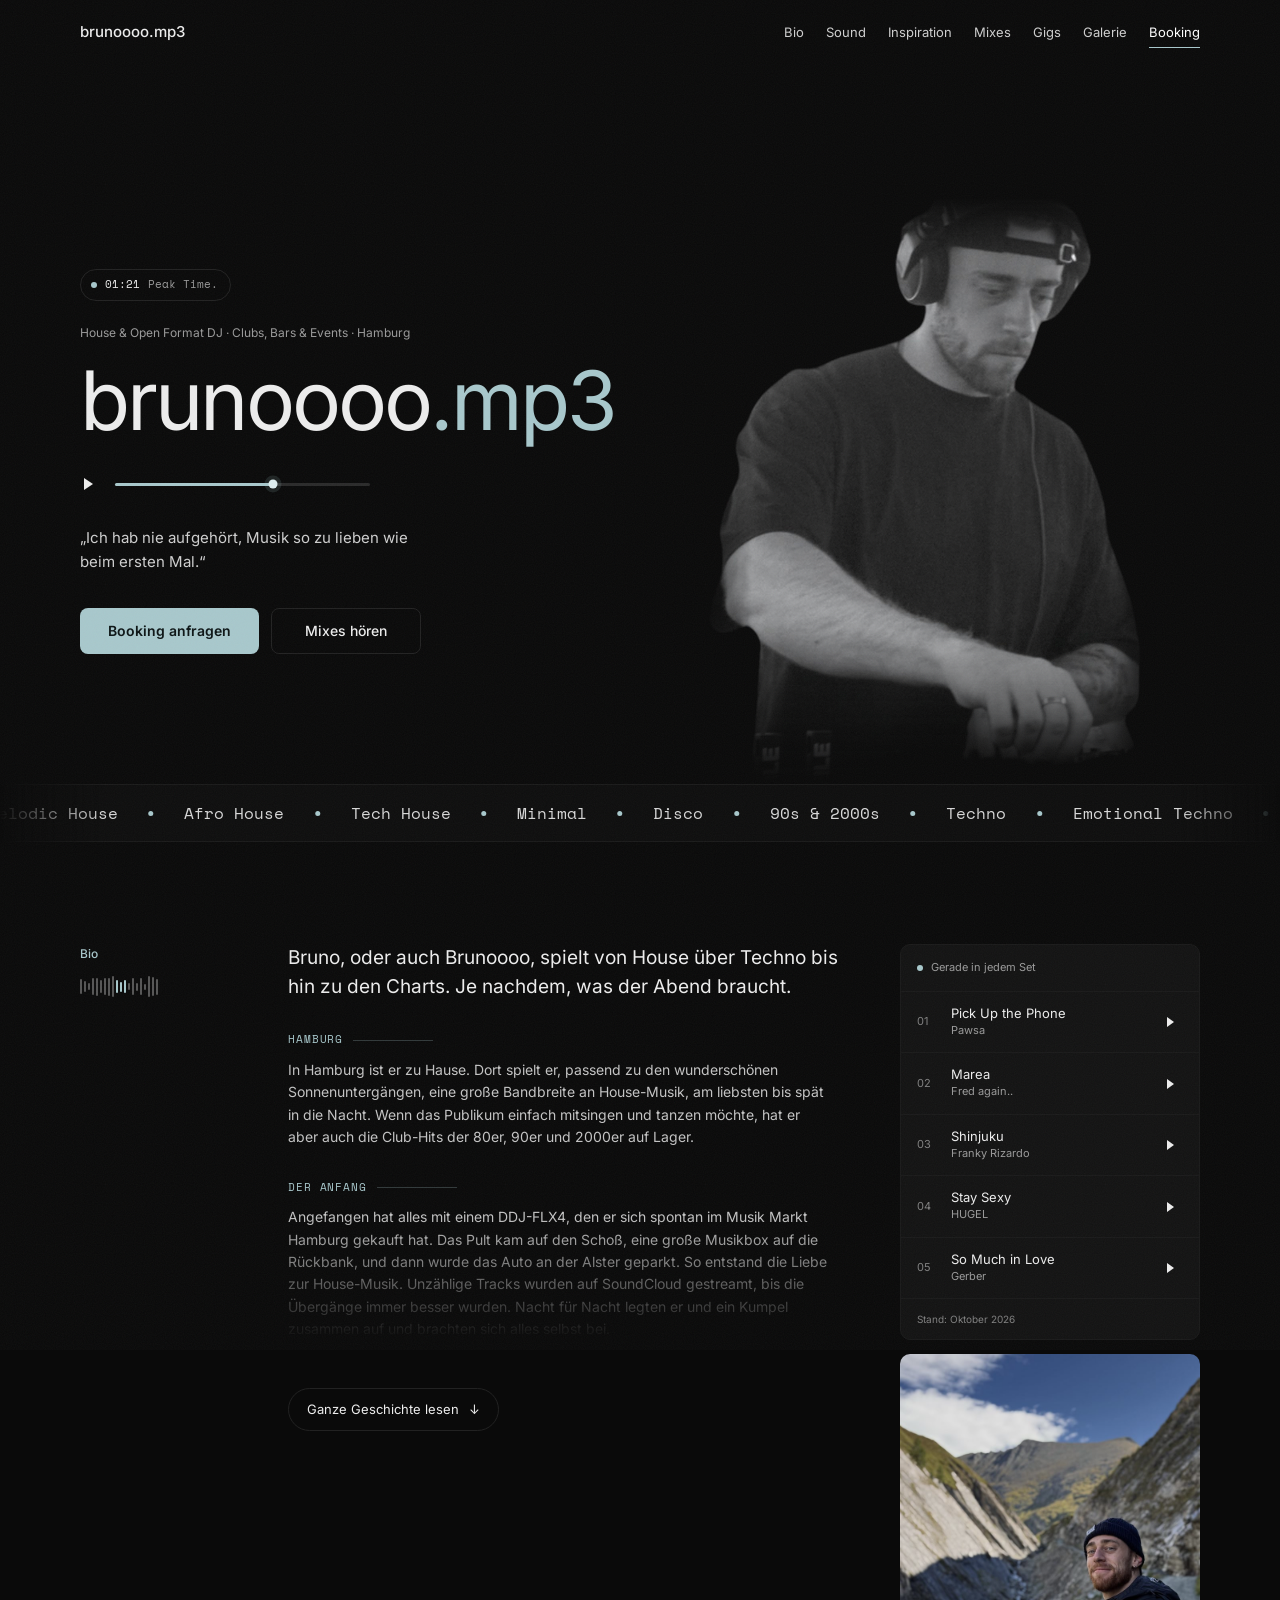
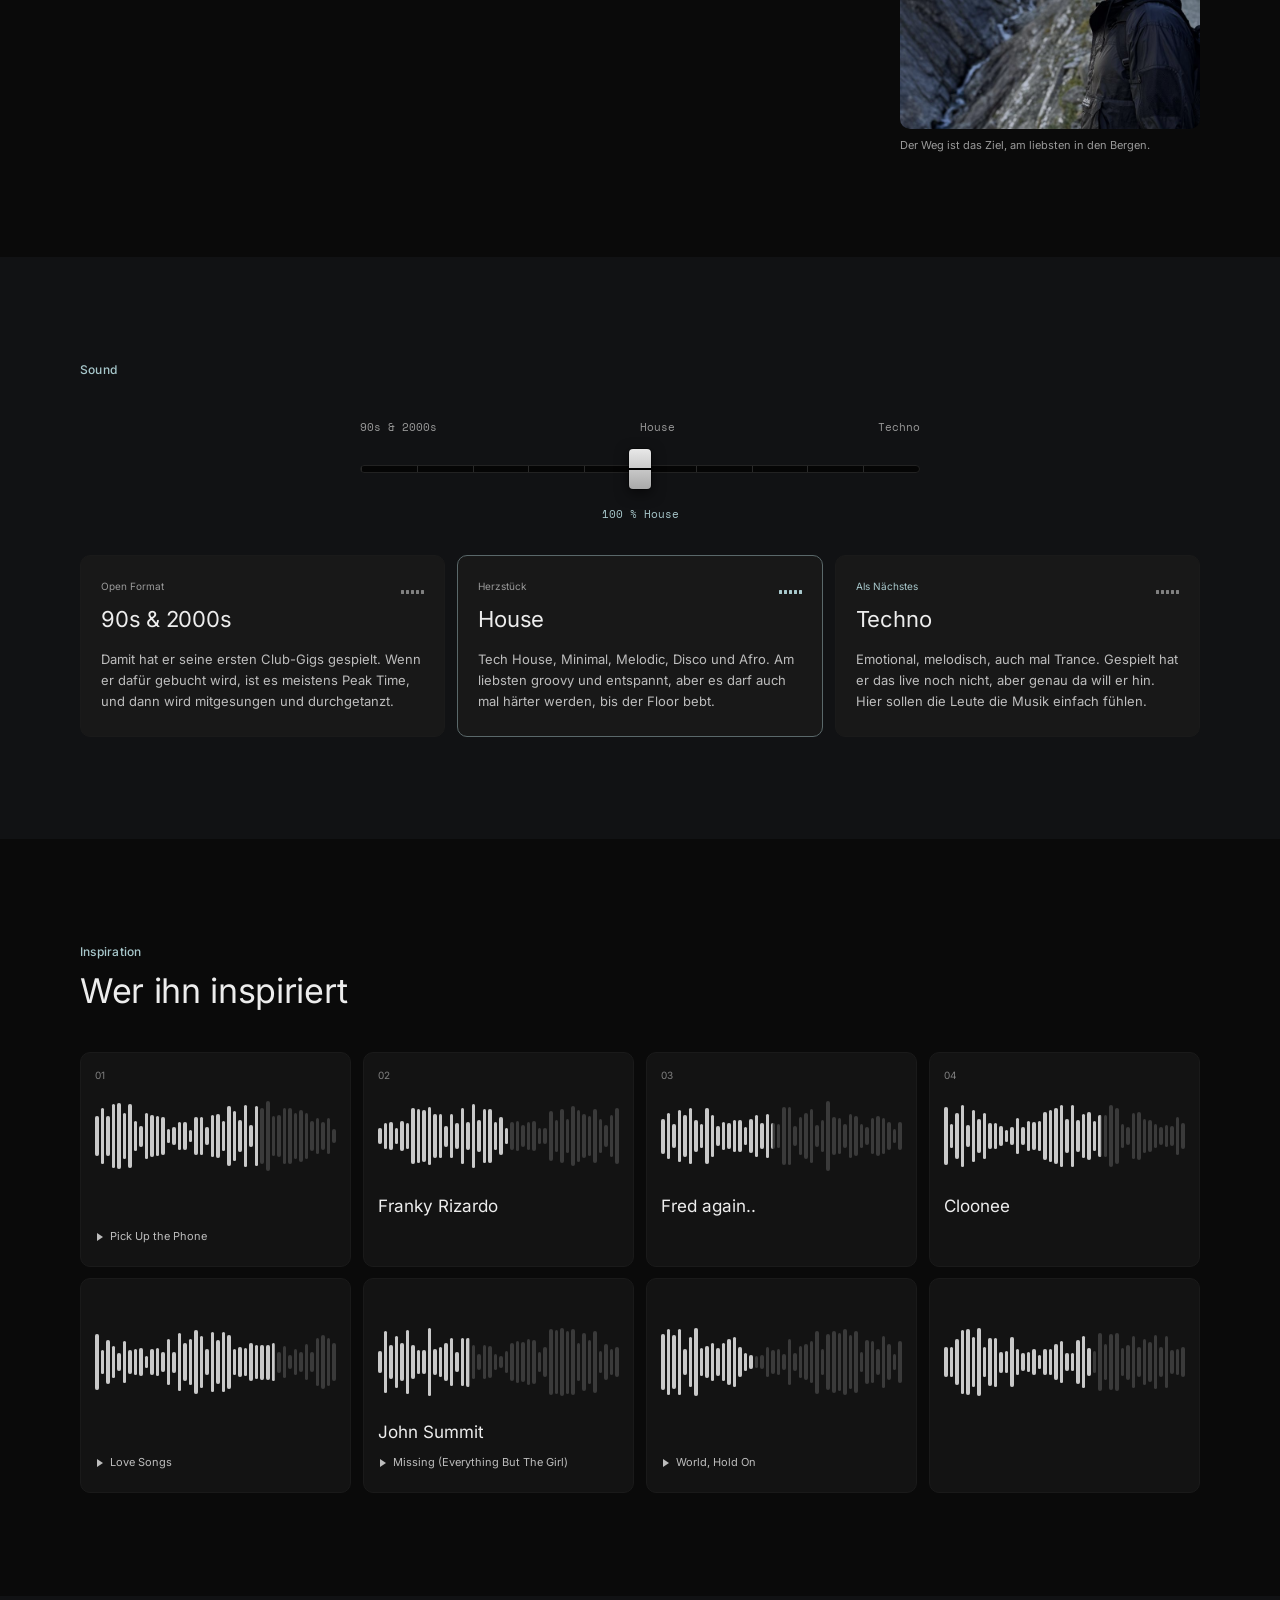
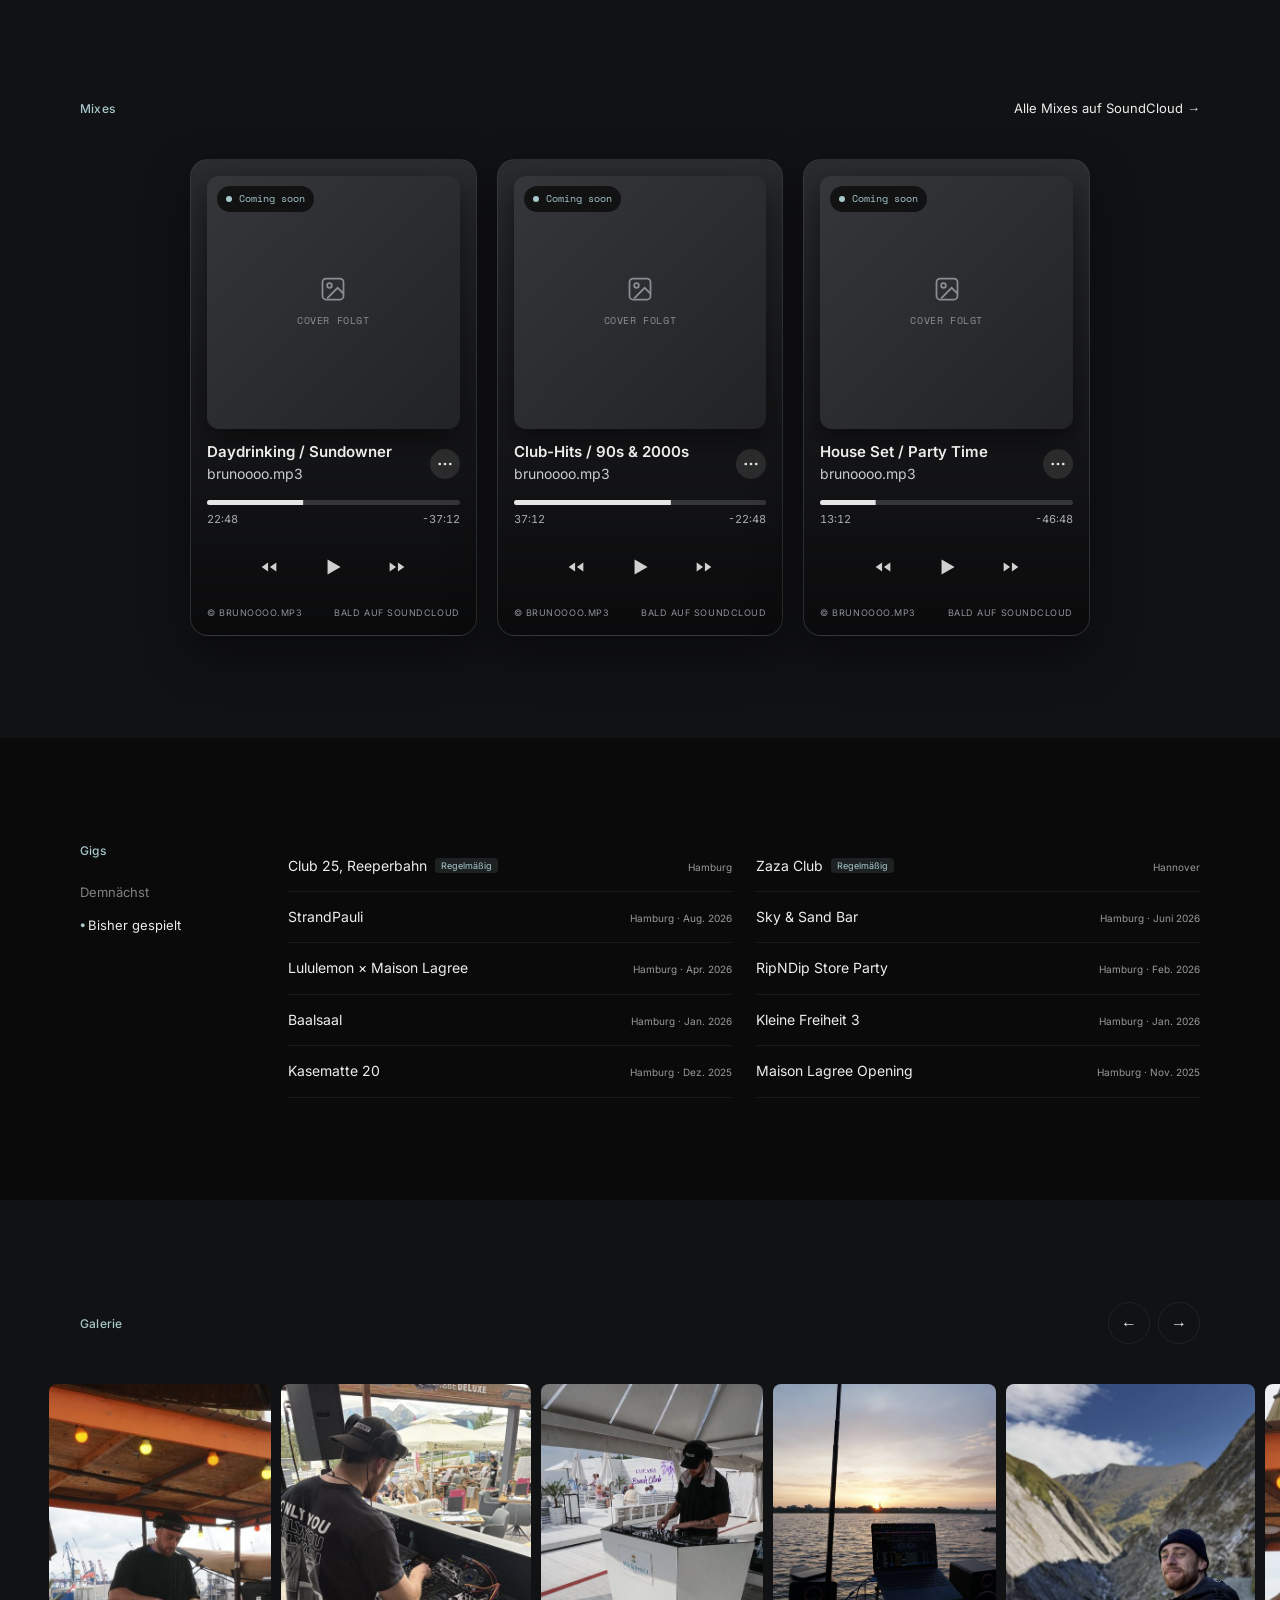
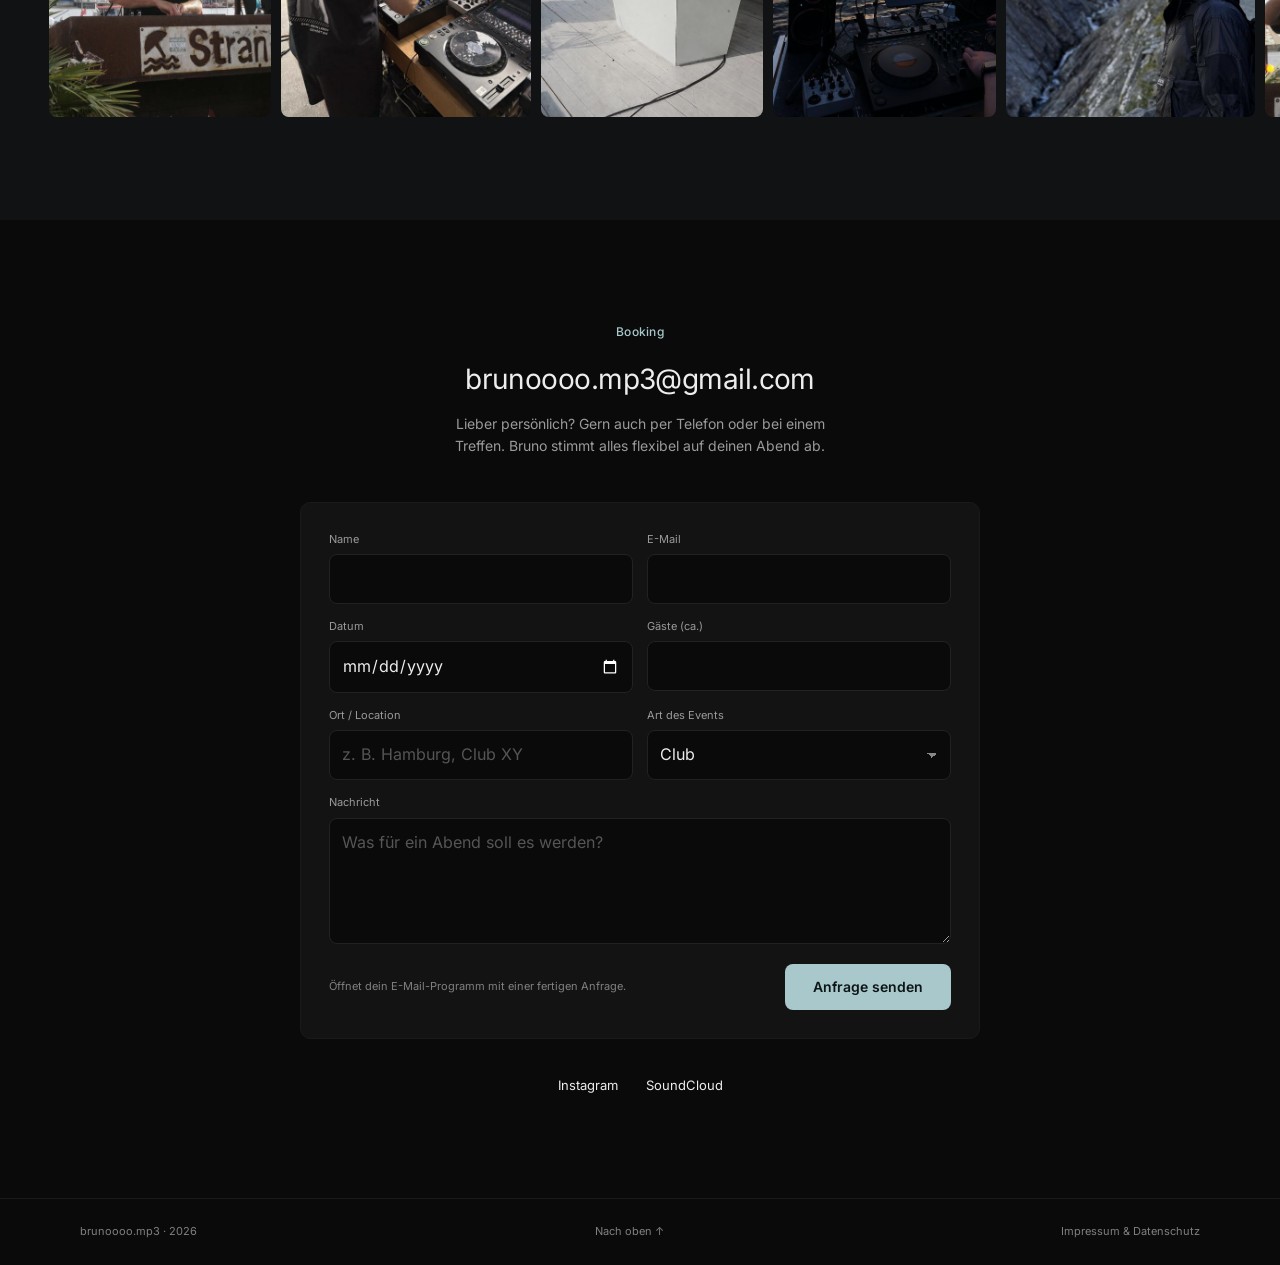
==== commit fe4782d2: "Booking-Hinweis gekürzt [skip netlify] Co-Authored-By: Claude Opus 5.5 <noreply@anthropic.com> Claud" ====
--- a/index.html
+++ b/index.html
@@ -265,7 +265,7 @@
         <div class="booking__mailrow reveal">
           <a class="booking__mail" data-link="email" href="#">brunoooo.mp3@gmail.com</a>
         </div>
-        <p class="booking__note reveal">Lieber persönlich? Bruno bespricht deine Wünsche gern am Telefon, per Videocall oder bei einem Treffen in Hamburg. Musik, Ablauf und Länge des Sets passt er flexibel an deinen Abend an.</p>
+        <p class="booking__note reveal">Lieber persönlich? Gern auch per Telefon oder bei einem Treffen. Bruno stimmt alles flexibel auf deinen Abend ab.</p>
 
         <form class="card form reveal" data-booking-form novalidate>
           <div class="form__grid">
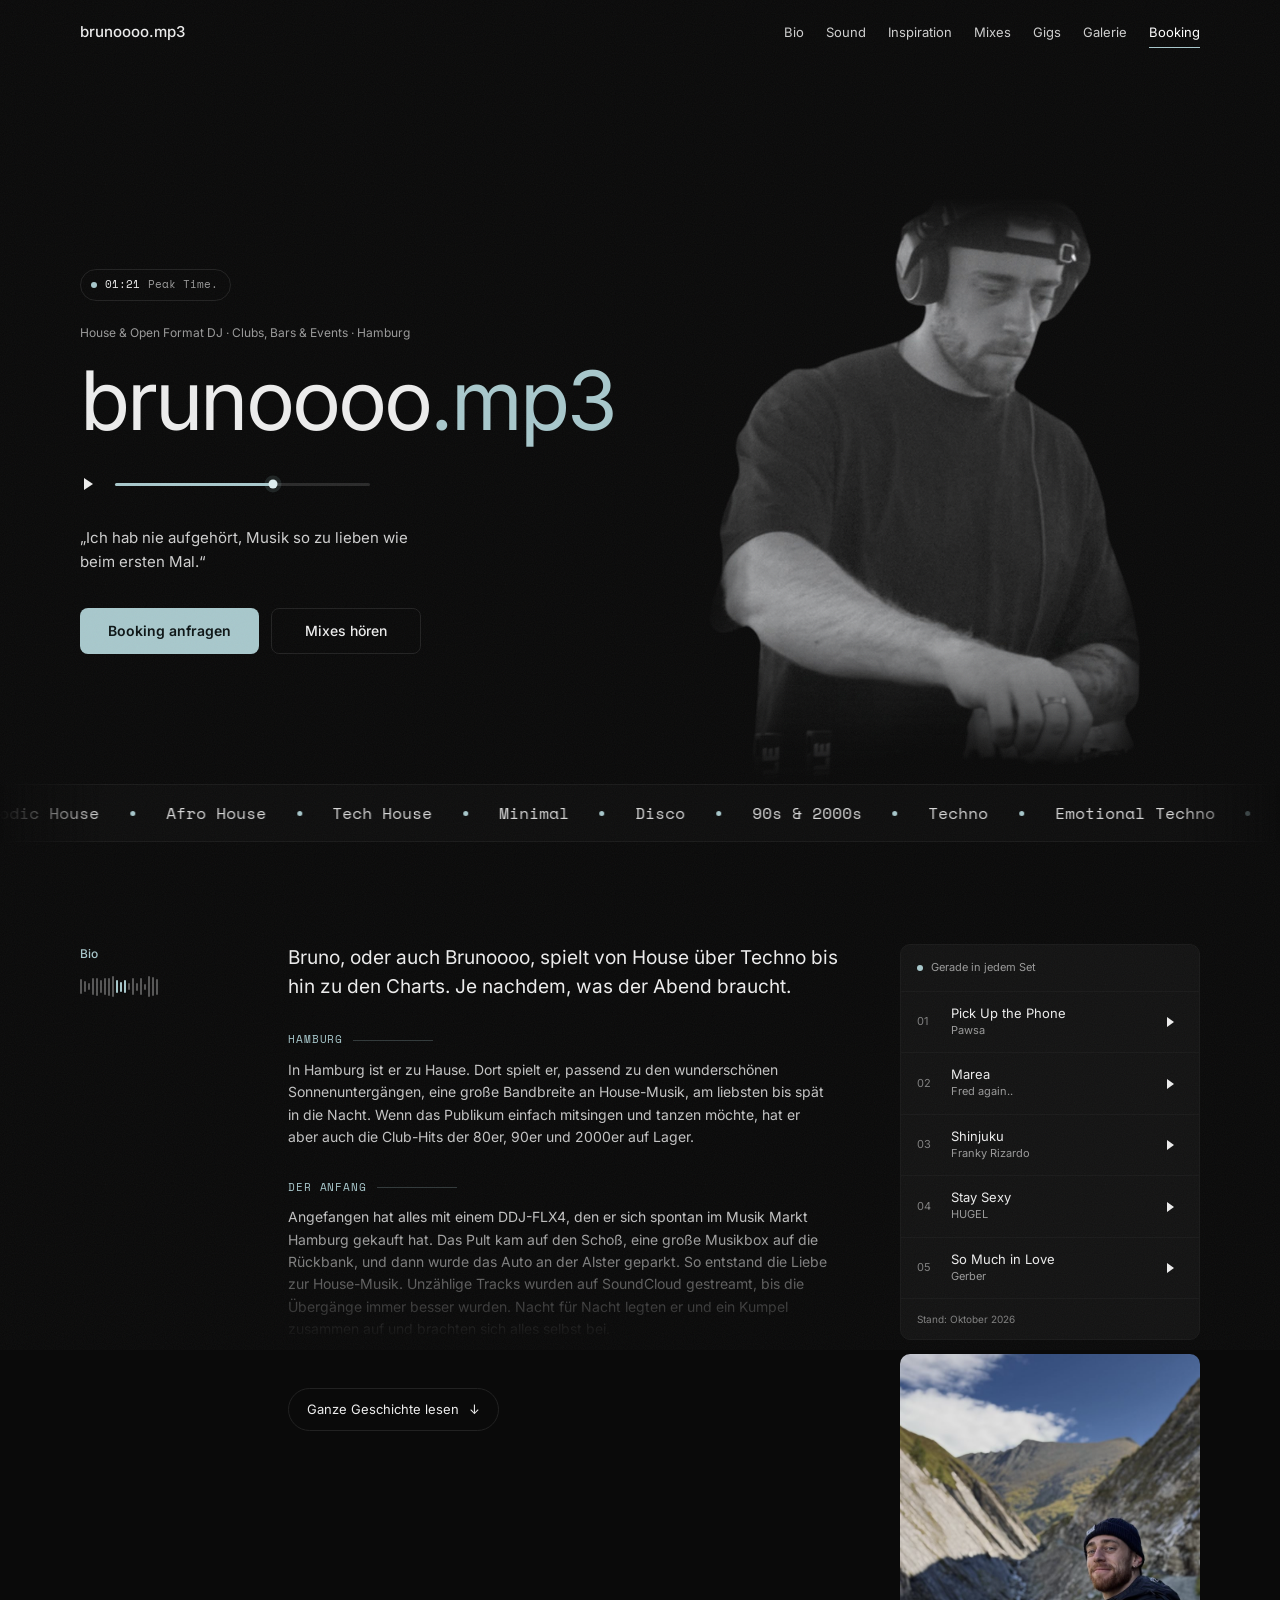
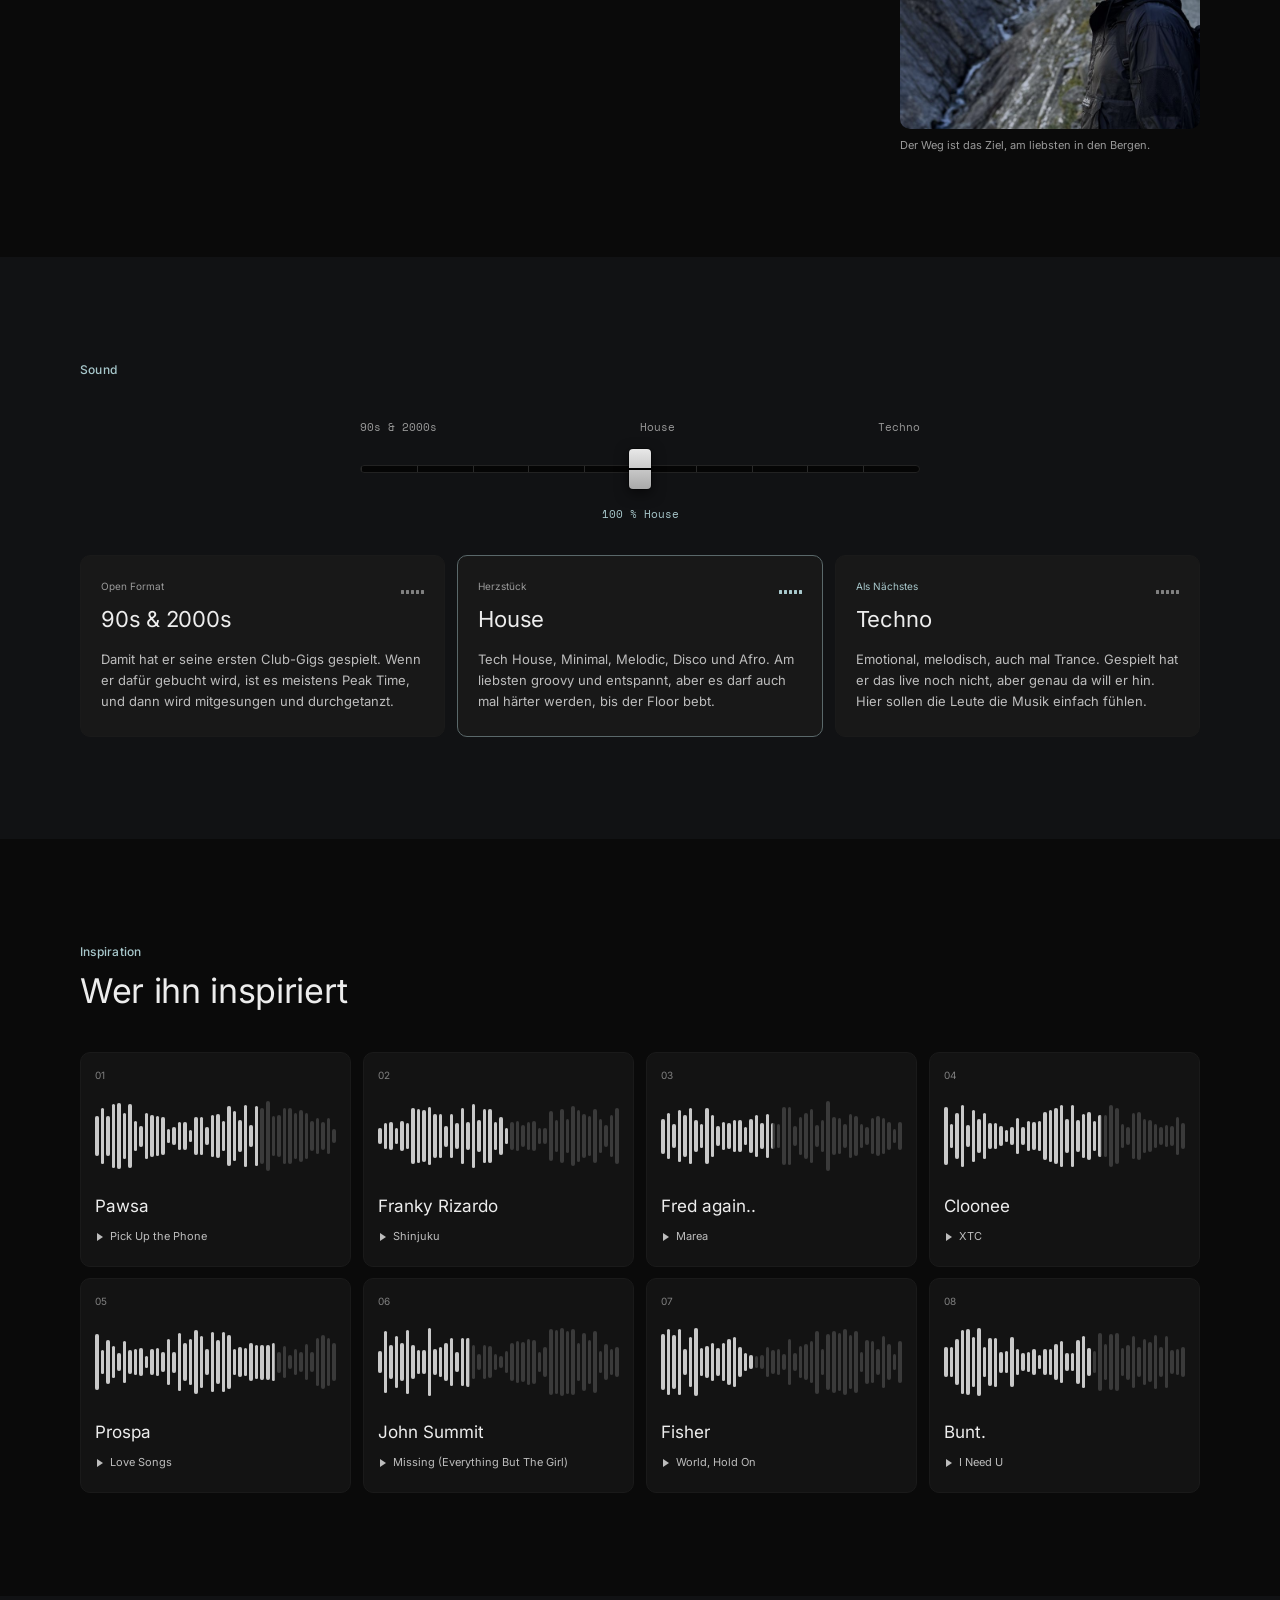
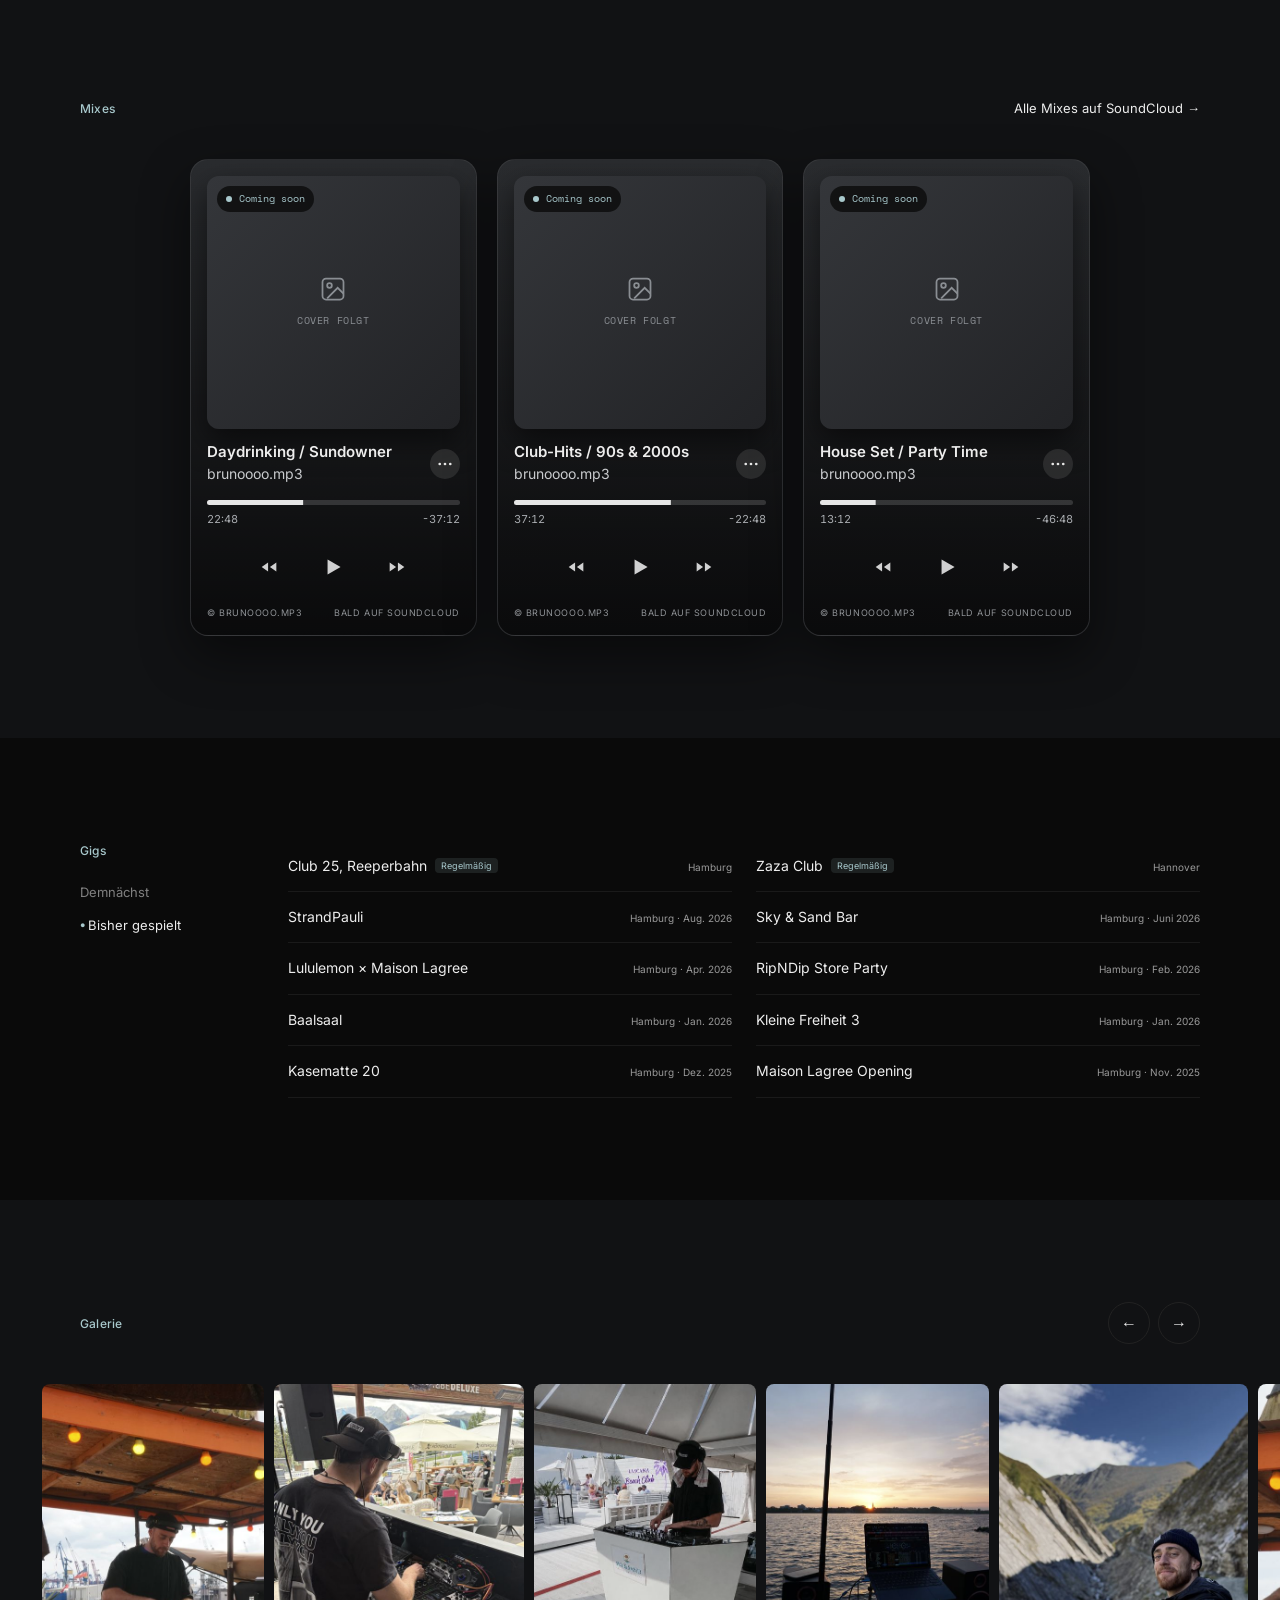
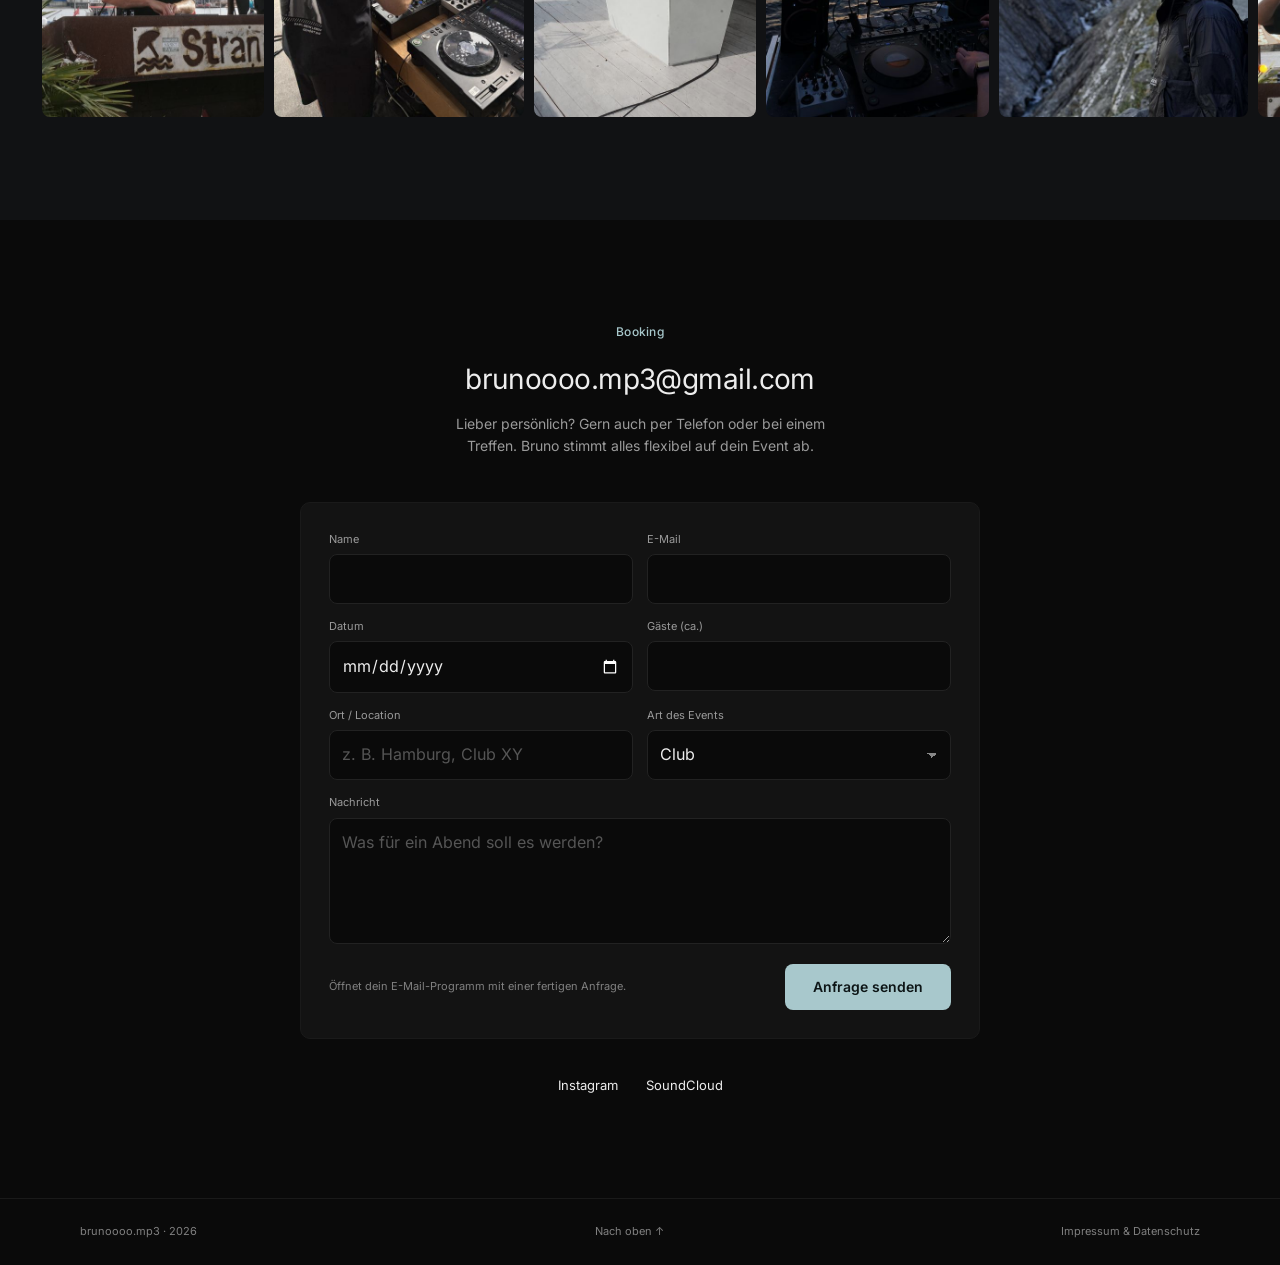
==== commit d7ce30e6: "Booking-Hinweis: Event statt Abend [skip netlify] Co-Authored-By: Claude Opus 5.5 <noreply@anthropic" ====
--- a/index.html
+++ b/index.html
@@ -265,7 +265,7 @@
         <div class="booking__mailrow reveal">
           <a class="booking__mail" data-link="email" href="#">brunoooo.mp3@gmail.com</a>
         </div>
-        <p class="booking__note reveal">Lieber persönlich? Gern auch per Telefon oder bei einem Treffen. Bruno stimmt alles flexibel auf deinen Abend ab.</p>
+        <p class="booking__note reveal">Lieber persönlich? Gern auch per Telefon oder bei einem Treffen. Bruno stimmt alles flexibel auf dein Event ab.</p>
 
         <form class="card form reveal" data-booking-form novalidate>
           <div class="form__grid">
